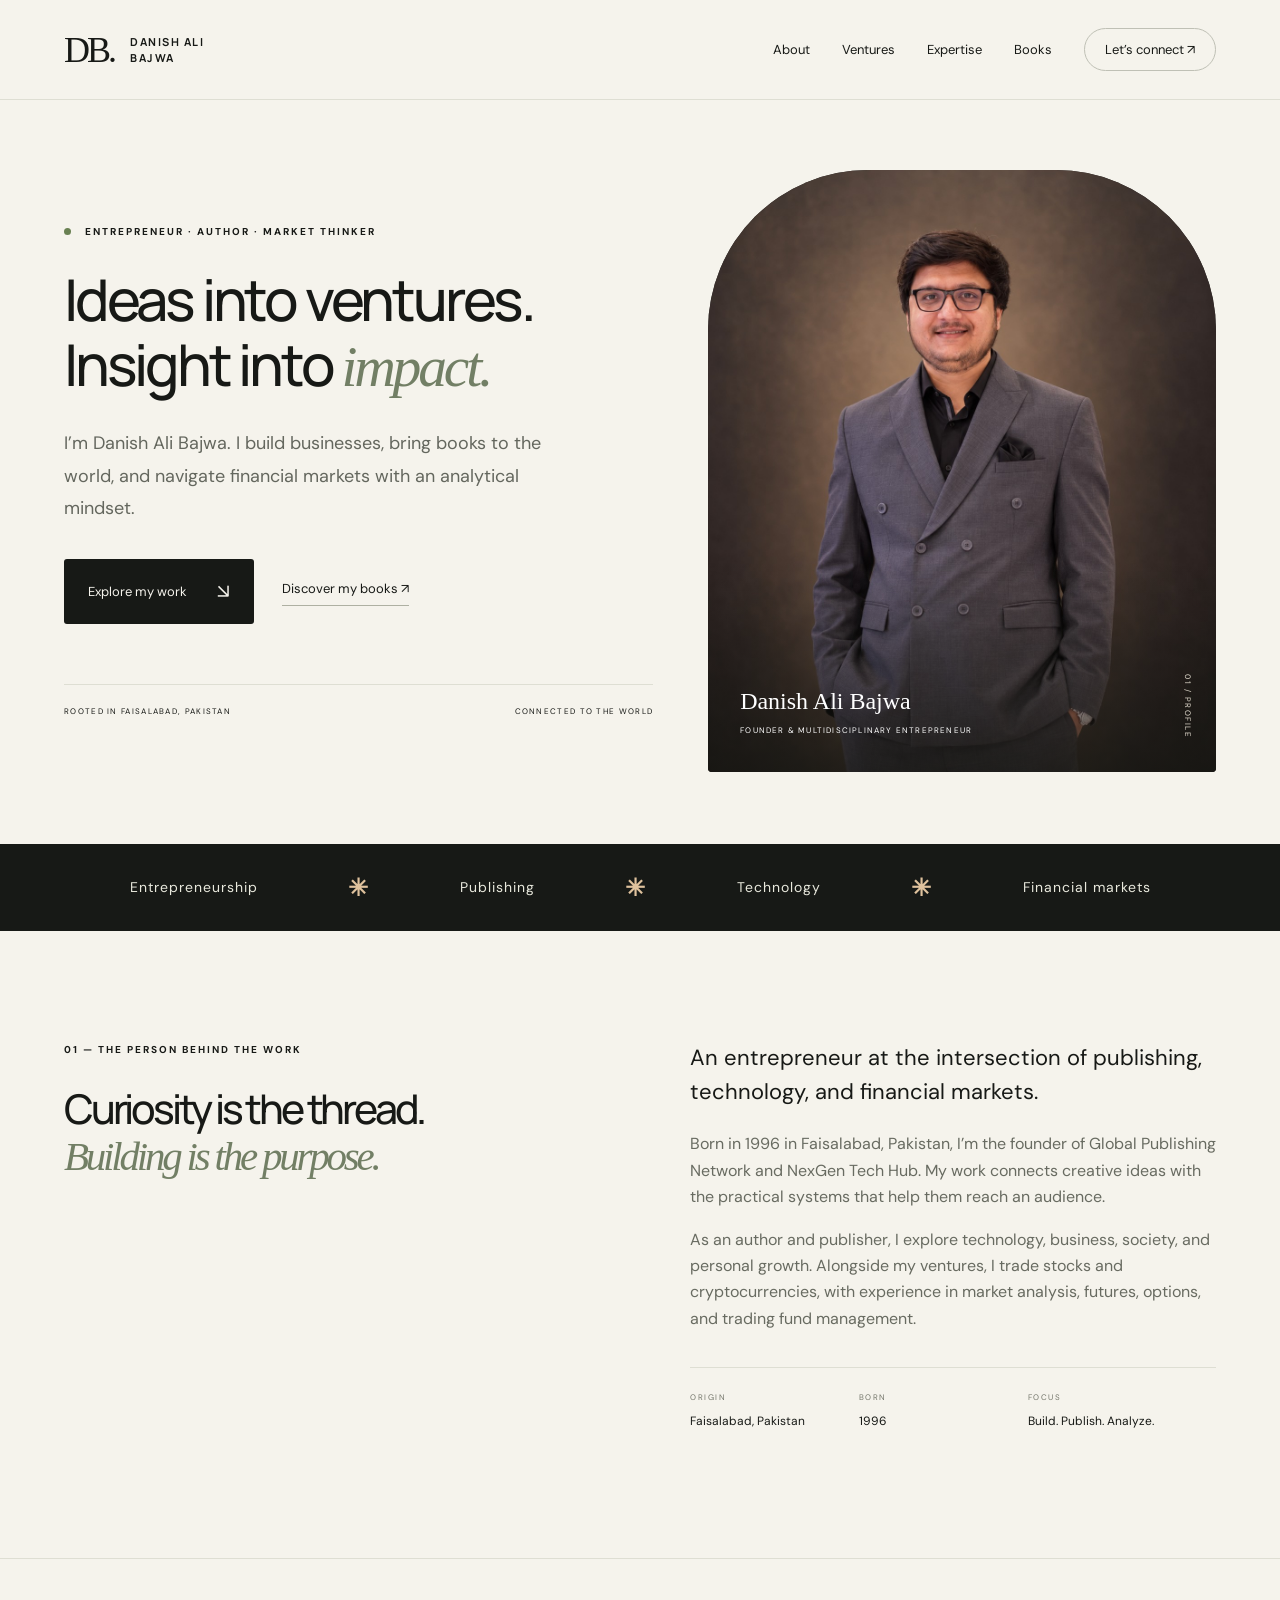
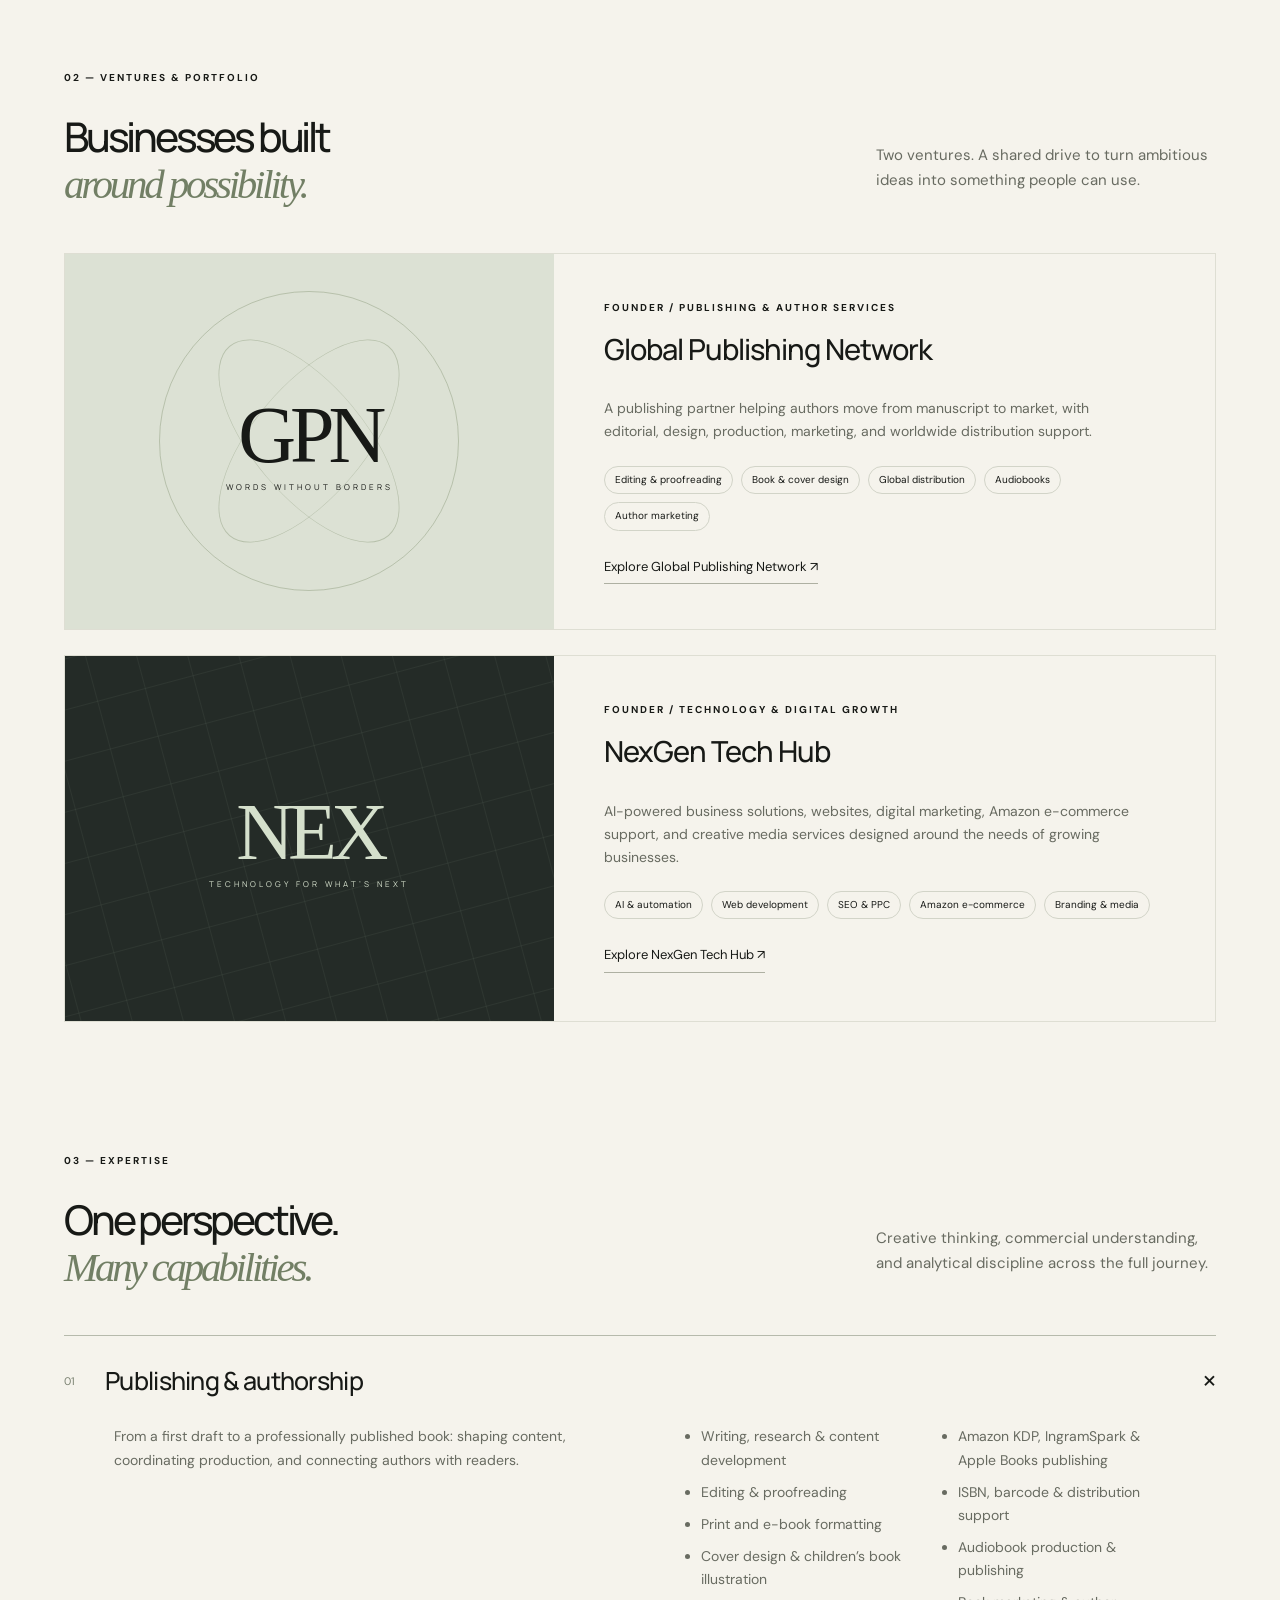
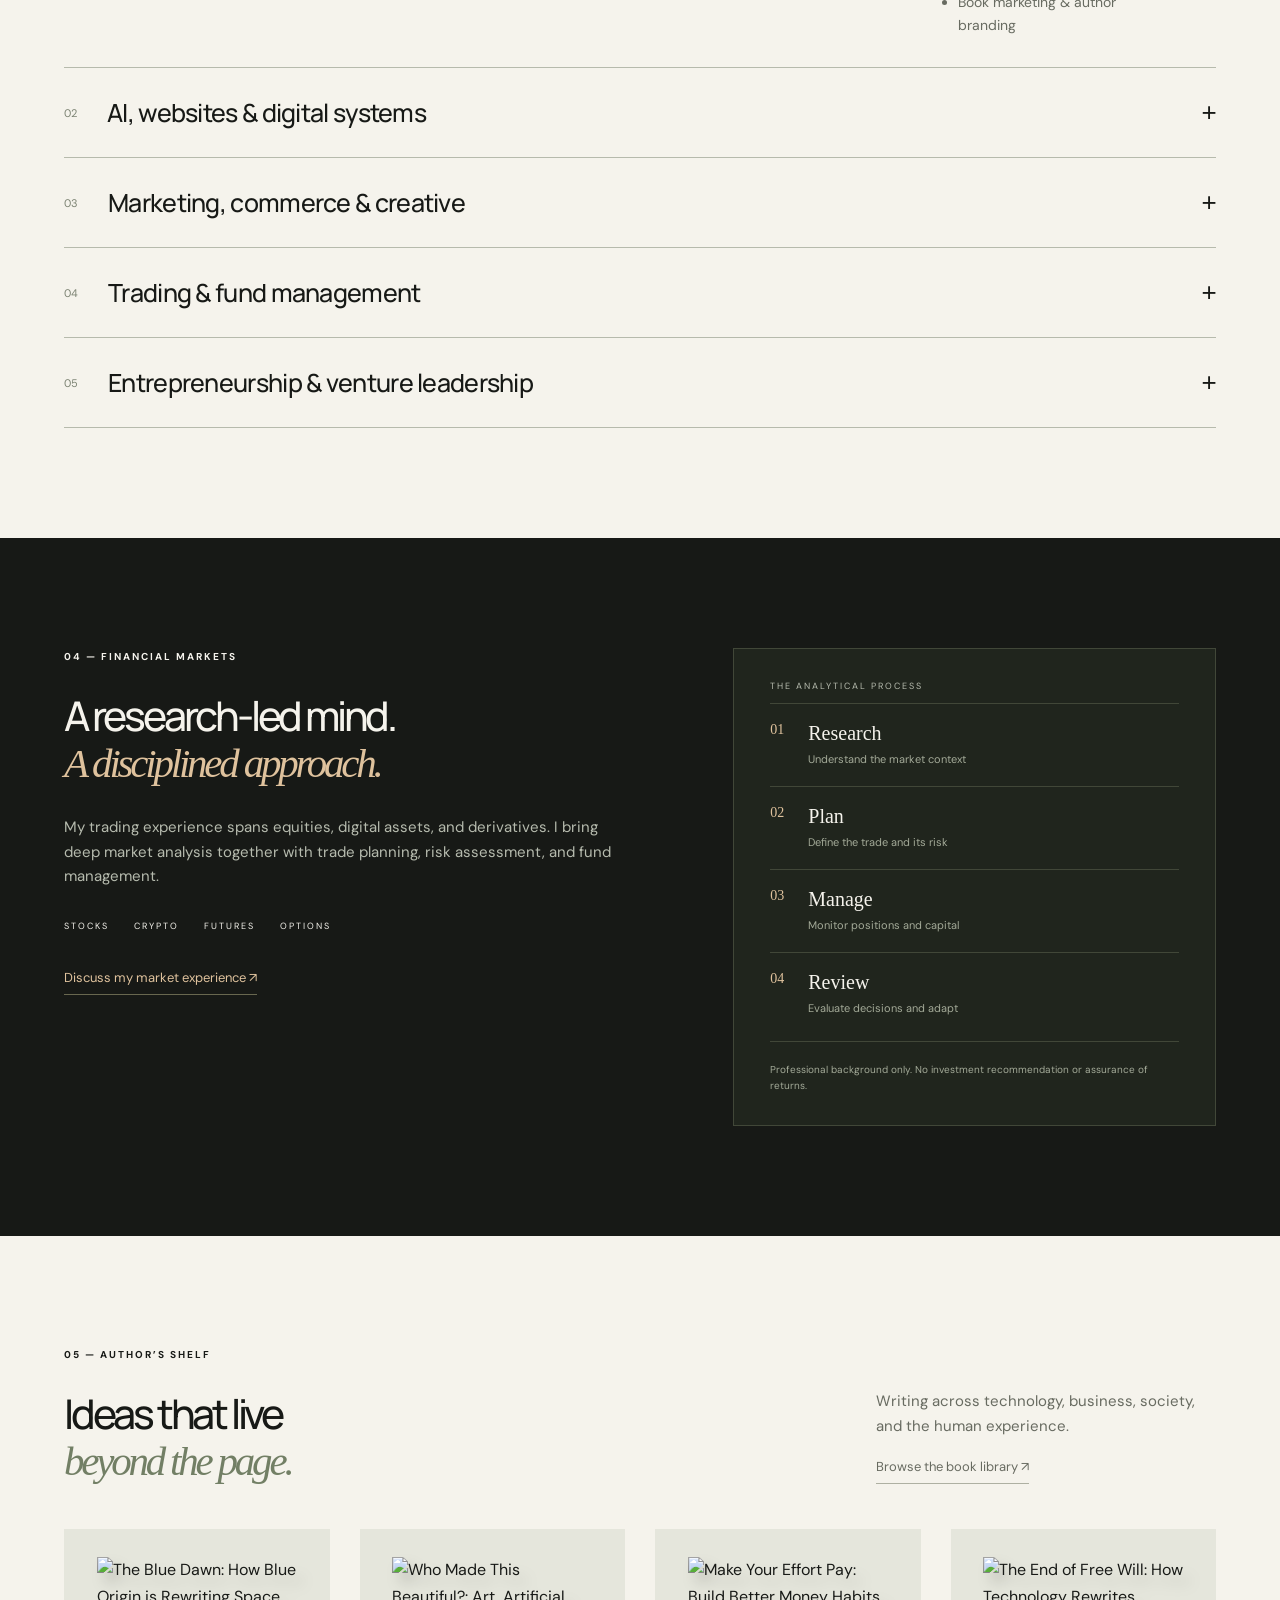
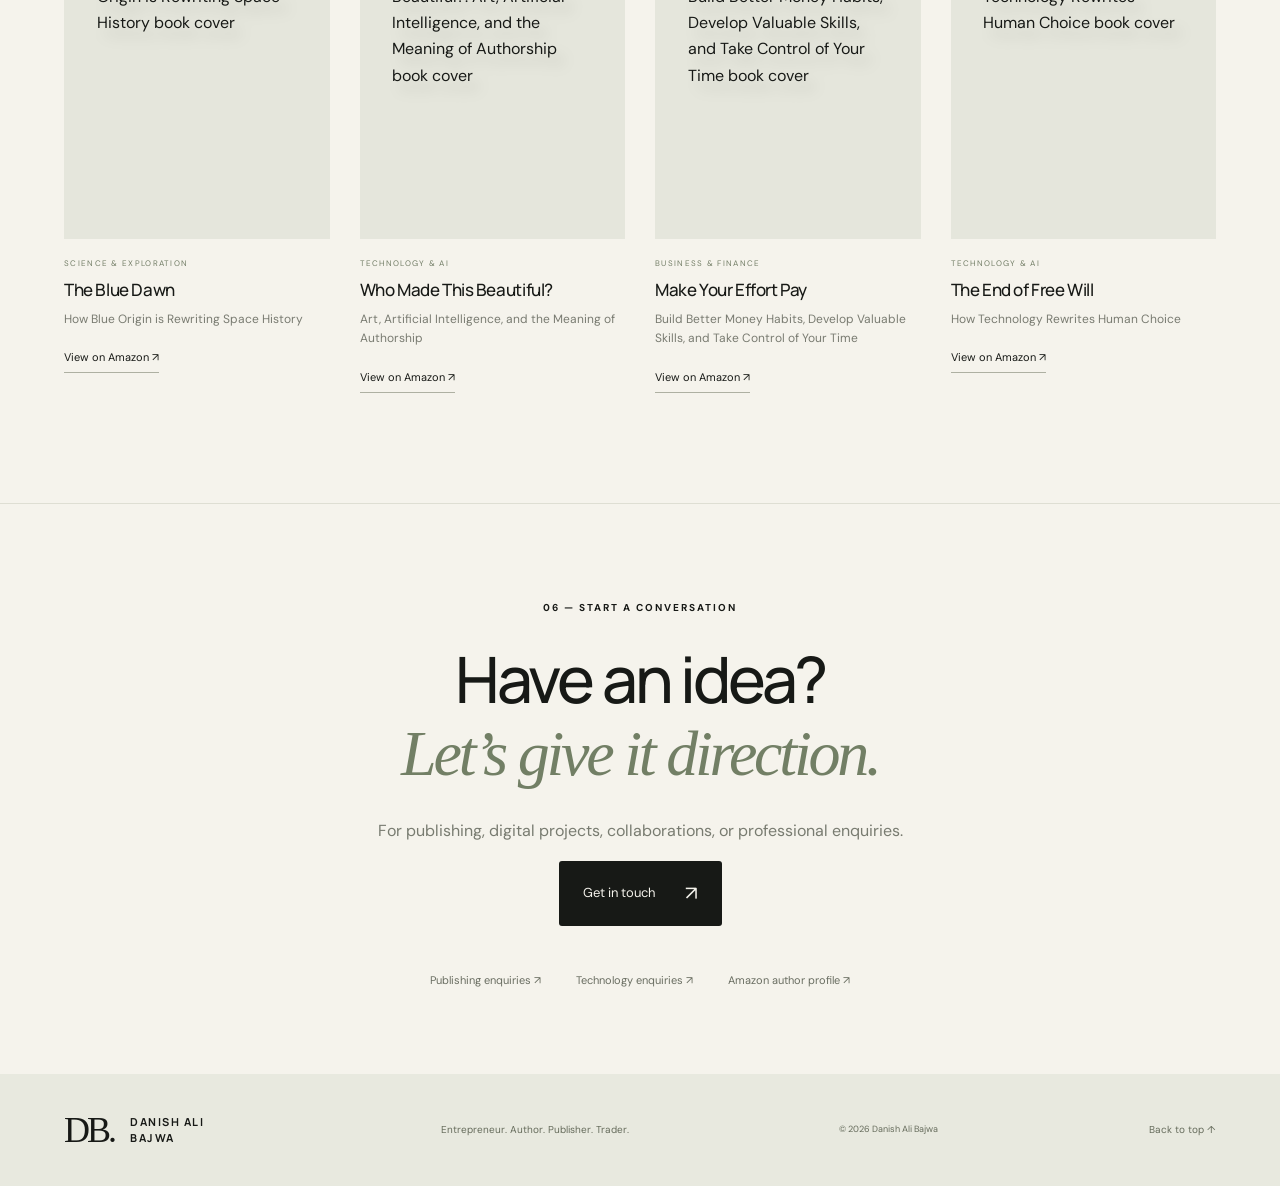
==== index.html @ 159fb717 "Publish Danish Ali Bajwa professional portfolio" ====
<!doctype html>
<html lang="en"><head><meta charset="utf-8"><meta name="viewport" content="width=device-width, initial-scale=1"><meta name="description" content="Danish Ali Bajwa — entrepreneur, founder of Global Publishing Network and NexGen Tech Hub, author, publisher and stock and crypto trader."><meta name="theme-color" content="#171916"><title>Danish Ali Bajwa | Entrepreneur, Author & Trader</title><link rel="icon" href="monogram.svg"><link rel="stylesheet" href="style.css"><script src="app.js" defer></script><link rel="canonical" href="https://danishalibajwa.github.io/"><meta property="og:type" content="website"><meta property="og:title" content="Danish Ali Bajwa | Entrepreneur, Author &amp; Trader"><meta property="og:description" content="Explore my ventures, publishing and technology expertise, market experience, and book library."><meta property="og:image" content="https://danishalibajwa.github.io/danish-portrait.jpg"><meta property="og:url" content="https://danishalibajwa.github.io/"><meta name="twitter:card" content="summary_large_image"></head>
<body><a class="skip" href="#main">Skip to content</a><header><a class="brand" href="index.html"><span class="mark">DB.</span><span>DANISH ALI BAJWA</span></a><button class="menu" aria-expanded="false" aria-controls="navigation">Menu +</button><nav id="navigation" aria-label="Main navigation"><a href="#about">About</a><a href="#ventures">Ventures</a><a href="#expertise">Expertise</a><a href="books.html">Books</a><a class="nav-contact" href="#contact">Let’s connect ↗</a></nav></header>
<main id="main"><section class="hero"><div class="hero-copy"><p class="eyebrow"><span class="dot"></span> ENTREPRENEUR · AUTHOR · MARKET THINKER</p><h1>Ideas into ventures.<br>Insight into <em>impact.</em></h1><p class="intro">I’m Danish Ali Bajwa. I build businesses, bring books to the world, and navigate financial markets with an analytical mindset.</p><div class="actions"><a class="button" href="#ventures">Explore my work <span>↘</span></a><a class="text-link" href="books.html">Discover my books ↗</a></div><div class="hero-note"><span>ROOTED IN FAISALABAD, PAKISTAN</span><span>CONNECTED TO THE WORLD</span></div></div><figure class="portrait"><img src="danish-portrait.jpg" alt="Danish Ali Bajwa in a grey suit" fetchpriority="high"><figcaption><span>Danish Ali Bajwa</span><small>FOUNDER & MULTIDISCIPLINARY ENTREPRENEUR</small></figcaption><span class="photo-index">01 / PROFILE</span></figure></section>
<div class="discipline-strip"><span>Entrepreneurship</span><b>✳</b><span>Publishing</span><b>✳</b><span>Technology</span><b>✳</b><span>Financial markets</span></div>
<section id="about" class="section about"><div><p class="eyebrow">01 — THE PERSON BEHIND THE WORK</p><h2>Curiosity is the thread.<br><em>Building is the purpose.</em></h2></div><div class="about-copy"><p class="lead">An entrepreneur at the intersection of publishing, technology, and financial markets.</p><p>Born in 1996 in Faisalabad, Pakistan, I’m the founder of Global Publishing Network and NexGen Tech Hub. My work connects creative ideas with the practical systems that help them reach an audience.</p><p>As an author and publisher, I explore technology, business, society, and personal growth. Alongside my ventures, I trade stocks and cryptocurrencies, with experience in market analysis, futures, options, and trading fund management.</p><dl class="facts"><div><dt>ORIGIN</dt><dd>Faisalabad, Pakistan</dd></div><div><dt>BORN</dt><dd>1996</dd></div><div><dt>FOCUS</dt><dd>Build. Publish. Analyze.</dd></div></dl></div></section>
<section id="ventures" class="section ventures"><div class="section-title"><div><p class="eyebrow">02 — VENTURES & PORTFOLIO</p><h2>Businesses built<br><em>around possibility.</em></h2></div><p>Two ventures. A shared drive to turn ambitious ideas into something people can use.</p></div><article class="venture publishing"><div class="venture-art" aria-hidden="true"><div class="orbit"></div><div class="big-symbol">GPN<span>WORDS WITHOUT BORDERS</span></div></div><div class="venture-content"><p class="eyebrow">FOUNDER / PUBLISHING & AUTHOR SERVICES</p><h3>Global Publishing Network</h3><p>A publishing partner helping authors move from manuscript to market, with editorial, design, production, marketing, and worldwide distribution support.</p><ul class="tags"><li>Editing & proofreading</li><li>Book & cover design</li><li>Global distribution</li><li>Audiobooks</li><li>Author marketing</li></ul><a class="text-link" href="https://www.globalpublishingnetwork.com/" target="_blank" rel="noopener">Explore Global Publishing Network ↗</a></div></article><article class="venture technology"><div class="venture-art" aria-hidden="true"><div class="tech-grid"></div><div class="big-symbol">NEX<span>TECHNOLOGY FOR WHAT’S NEXT</span></div></div><div class="venture-content"><p class="eyebrow">FOUNDER / TECHNOLOGY & DIGITAL GROWTH</p><h3>NexGen Tech Hub</h3><p>AI-powered business solutions, websites, digital marketing, Amazon e-commerce support, and creative media services designed around the needs of growing businesses.</p><ul class="tags"><li>AI & automation</li><li>Web development</li><li>SEO & PPC</li><li>Amazon e-commerce</li><li>Branding & media</li></ul><a class="text-link" href="https://www.nexgentechhub.com/" target="_blank" rel="noopener">Explore NexGen Tech Hub ↗</a></div></article></section>
<section id="expertise" class="section expertise"><div class="section-title"><div><p class="eyebrow">03 — EXPERTISE</p><h2>One perspective.<br><em>Many capabilities.</em></h2></div><p>Creative thinking, commercial understanding, and analytical discipline across the full journey.</p></div><div class="skill-list"><details open><summary><span>01</span>Publishing & authorship<b>+</b></summary><div><p>From a first draft to a professionally published book: shaping content, coordinating production, and connecting authors with readers.</p><ul><li>Writing, research & content development</li><li>Editing & proofreading</li><li>Print and e-book formatting</li><li>Cover design & children’s book illustration</li><li>Amazon KDP, IngramSpark & Apple Books publishing</li><li>ISBN, barcode & distribution support</li><li>Audiobook production & publishing</li><li>Book marketing & author branding</li></ul></div></details><details><summary><span>02</span>AI, websites & digital systems<b>+</b></summary><div><p>Practical digital solutions that connect technology with everyday business needs.</p><ul><li>AI chatbots & workflow automation</li><li>AI content generation & data analytics</li><li>Custom websites & online stores</li><li>Web management & maintenance</li><li>E-commerce experiences</li></ul></div></details><details><summary><span>03</span>Marketing, commerce & creative<b>+</b></summary><div><p>Connecting a strong brand with the right audience through digital campaigns and clear creative communication.</p><ul><li>Search engine optimization</li><li>PPC & digital advertising</li><li>Amazon account management & advertising</li><li>Product listing optimization</li><li>Graphic design & brand identity</li><li>Video editing & animation</li></ul></div></details><details><summary><span>04</span>Trading & fund management<b>+</b></summary><div><p>Market analysis and trading across stocks, cryptocurrencies, futures, and options, with attention to risk and capital allocation.</p><ul><li>Stock & crypto market analysis</li><li>Futures & options trading</li><li>Technical and market research</li><li>Trade planning & position management</li><li>Trading fund management</li><li>Risk assessment & capital allocation</li></ul></div></details><details><summary><span>05</span>Entrepreneurship & venture leadership<b>+</b></summary><div><p>Bringing strategy, service delivery, and creative execution together to build ventures with a clear purpose.</p><ul><li>Business development & service strategy</li><li>Client consultation</li><li>Cross-disciplinary project coordination</li><li>Digital business operations</li><li>Publishing & technology venture leadership</li></ul></div></details></div></section>
<section id="markets" class="market section"><div><p class="eyebrow">04 — FINANCIAL MARKETS</p><h2>A research-led mind.<br><em>A disciplined approach.</em></h2><p>My trading experience spans equities, digital assets, and derivatives. I bring deep market analysis together with trade planning, risk assessment, and fund management.</p><div class="market-labels"><span>STOCKS</span><span>CRYPTO</span><span>FUTURES</span><span>OPTIONS</span></div><a class="text-link" href="mailto:champbajwa040@gmail.com?subject=Professional%20enquiry">Discuss my market experience ↗</a></div><div class="market-diagram"><p>THE ANALYTICAL PROCESS</p><ol><li><span>01</span><div><strong>Research</strong><small>Understand the market context</small></div></li><li><span>02</span><div><strong>Plan</strong><small>Define the trade and its risk</small></div></li><li><span>03</span><div><strong>Manage</strong><small>Monitor positions and capital</small></div></li><li><span>04</span><div><strong>Review</strong><small>Evaluate decisions and adapt</small></div></li></ol><small class="market-disclaimer">Professional background only. No investment recommendation or assurance of returns.</small></div></section>
<section class="section selected-books"><div class="section-title"><div><p class="eyebrow">05 — AUTHOR’S SHELF</p><h2>Ideas that live<br><em>beyond the page.</em></h2></div><div><p>Writing across technology, business, society, and the human experience.</p><a class="text-link" href="books.html">Browse the book library ↗</a></div></div><div id="featured-books" class="book-grid"></div></section>
<section id="contact" class="section contact"><p class="eyebrow">06 — START A CONVERSATION</p><h2>Have an idea?<br><em>Let’s give it direction.</em></h2><p>For publishing, digital projects, collaborations, or professional enquiries.</p><a class="button" href="mailto:champbajwa040@gmail.com">Get in touch <span>↗</span></a><div class="contact-links"><a href="mailto:info@globalpublishingnetwork.com">Publishing enquiries ↗</a><a href="mailto:info@nexgentechhub.com">Technology enquiries ↗</a><a href="https://www.amazon.com/Danish-Ali-Bajwa/e/B0HK6L9YPQ" target="_blank" rel="noopener">Amazon author profile ↗</a></div></section></main>
<footer><a class="brand" href="index.html"><span class="mark">DB.</span><span>DANISH ALI BAJWA</span></a><p>Entrepreneur. Author. Publisher. Trader.</p><small>© <span id="year">2026</span> Danish Ali Bajwa</small><a href="#main">Back to top ↑</a></footer></body></html>
---- style.css ----
@import url('https://fonts.googleapis.com/css2?family=DM+Sans:wght@400;500;600;700&family=Manrope:wght@400;500;600;700;800&display=swap');
:root{--ink:#171916;--paper:#f5f3ec;--muted:#74766b;--line:#deded3;--accent:#dfc29d;--green:#cbd5be}*{box-sizing:border-box}html{scroll-behavior:smooth;scroll-padding-top:100px}body{margin:0;background:var(--paper);color:var(--ink);font-family:'DM Sans',Arial,sans-serif;font-size:16px;line-height:1.65}a{color:inherit;text-decoration:none}button,input,select{font:inherit}a,button,summary{ -webkit-tap-highlight-color:transparent}a:focus-visible,button:focus-visible,summary:focus-visible,input:focus-visible,select:focus-visible{outline:3px solid #a38352;outline-offset:5px}header{height:100px;display:flex;justify-content:space-between;align-items:center;max-width:1440px;margin:auto;padding:0 5%;border-bottom:1px solid var(--line)}.brand{display:flex;align-items:center;gap:16px;font:700 11px 'Manrope',sans-serif;letter-spacing:1.5px}.mark{font:36px Georgia,serif;letter-spacing:-3px}.brand span:last-child{max-width:100px;line-height:1.4}nav{display:flex;gap:32px;align-items:center;font-size:13px}nav a:hover,.text-link:hover{color:#87643f}.nav-contact{border:1px solid #bfc0b5;padding:10px 20px;border-radius:30px}.menu{display:none}.skip{position:absolute;left:20px;top:-100px;z-index:10;background:white;padding:10px}.skip:focus{top:10px}.hero{max-width:1440px;margin:auto;padding:70px 5% 72px;display:grid;grid-template-columns:1.16fr 1fr;gap:55px;align-items:center}.eyebrow{font-size:10px;letter-spacing:2px;font-weight:700;line-height:1.7;margin:0 0 27px}.dot{display:inline-block;width:7px;height:7px;border-radius:50%;background:#698052;margin-right:10px}h1,h2,h3,p{margin-top:0}h1,h2{font-family:'Manrope',Arial,sans-serif;letter-spacing:-3.2px;line-height:1.13;font-weight:500}h1{font-size:clamp(48px,4.5vw,72px);margin-bottom:28px}em{font-family:Georgia,'Times New Roman',serif;font-weight:400}h1 em,h2 em{color:#727f65}.intro{max-width:490px;font-size:18px;color:#64675e;line-height:1.8}.actions{display:flex;gap:28px;align-items:center;margin-top:35px}.button{display:inline-flex;align-items:center;justify-content:space-between;gap:30px;background:var(--ink);color:var(--paper);padding:16px 24px;border-radius:3px;font-size:13px;transition:background .2s,transform .2s}.button:hover{background:#3f4938;transform:translateY(-2px)}.button span{font-size:20px}.text-link{font-size:13px;border-bottom:1px solid #aeb0a2;padding-bottom:6px;display:inline-block}.hero-note{display:flex;justify-content:space-between;gap:20px;margin-top:60px;padding-top:20px;border-top:1px solid var(--line);font-size:8px;letter-spacing:1.3px}.portrait{margin:0;position:relative;background:#2d2b29;border-radius:160px 160px 4px 4px;overflow:hidden;height:620px;max-height:47vw}.portrait img{width:100%;height:100%;object-fit:cover;object-position:center 36%}.portrait:after{content:'';position:absolute;inset:65% 0 0;background:linear-gradient(transparent,#141511bb)}figcaption{position:absolute;bottom:30px;left:32px;color:white;z-index:2}figcaption span{display:block;font:24px Georgia,serif}figcaption small{font-size:8px;letter-spacing:1.2px}.photo-index{position:absolute;right:22px;bottom:34px;writing-mode:vertical-rl;color:#e6dfd2;font-size:8px;letter-spacing:1.5px;z-index:2}.discipline-strip{background:var(--ink);color:#e9e9dd;padding:24px 5%;display:flex;align-items:center;justify-content:space-evenly;gap:25px;font-size:14px;letter-spacing:1px}.discipline-strip b{color:var(--accent);font-size:24px}.section{padding:110px 5%;max-width:1440px;margin:auto}.about{display:grid;grid-template-columns:1fr 1fr;gap:100px}.section h2{font-size:clamp(36px,3.2vw,50px);margin-bottom:28px}.about-copy p{color:#686b61}.about-copy .lead{font-size:22px;line-height:1.55;color:var(--ink)}.facts{display:grid;grid-template-columns:1fr 1fr 1.2fr;gap:12px;border-top:1px solid var(--line);padding-top:23px;margin-top:35px}.facts dt{font-size:8px;letter-spacing:1.5px;color:var(--muted)}.facts dd{margin:8px 0 0;font-size:12px}.ventures{border-top:1px solid var(--line)}.section-title{display:flex;justify-content:space-between;align-items:end;gap:60px;margin-bottom:45px}.section-title>p,.section-title>div:last-child:not(:first-child){max-width:340px;color:#686b61;font-size:15px}.section-title h2{margin-bottom:0}.venture{display:grid;grid-template-columns:.85fr 1.15fr;margin-top:25px;border:1px solid var(--line)}.venture-art{min-height:365px;display:flex;align-items:center;justify-content:center;position:relative;overflow:hidden;background:#dce1d4}.big-symbol{position:relative;font:80px Georgia,serif;letter-spacing:-6px;text-align:center}.big-symbol span{display:block;font:8px 'Manrope',sans-serif;letter-spacing:3px}.orbit{width:300px;height:300px;position:absolute;border:1px solid #919f8180;border-radius:50%}.orbit:before,.orbit:after{content:'';position:absolute;inset:25px;border:1px solid #919f8180;border-radius:50%;transform:rotate(40deg) scaleX(.45)}.orbit:after{transform:rotate(-40deg) scaleX(.45)}.technology .venture-art{background:#242b27;color:#d5e0cc}.tech-grid{position:absolute;inset:0;background-image:linear-gradient(#77847520 1px,transparent 1px),linear-gradient(90deg,#77847520 1px,transparent 1px);background-size:38px 38px;transform:rotate(-15deg) scale(1.3)}.venture-content{padding:45px 50px}.venture-content .eyebrow{margin-bottom:15px}.venture h3{font:500 29px 'Manrope',sans-serif;letter-spacing:-1px;line-height:1.3}.venture p:not(.eyebrow){color:#686b61;font-size:14px;max-width:540px}.tags{list-style:none;padding:0;display:flex;flex-wrap:wrap;gap:8px;margin:22px 0}.tags li{font-size:10px;border:1px solid #d2d4c8;padding:5px 10px;border-radius:30px}.expertise{padding-top:20px}.skill-list{border-top:1px solid #b6baac}details{border-bottom:1px solid #b6baac}summary{list-style:none;display:flex;gap:30px;align-items:center;padding:27px 0;cursor:pointer;font:500 25px 'Manrope',sans-serif;letter-spacing:-.7px}summary::-webkit-details-marker{display:none}summary>span{font:11px 'DM Sans',sans-serif;color:#7b8272;letter-spacing:0}summary b{margin-left:auto;font:26px Arial;font-weight:400}details[open] summary b{transform:rotate(45deg)}details>div{display:grid;grid-template-columns:1fr 1fr;gap:75px;padding:0 40px 30px 50px;color:#686b61;font-size:14px}details ul{margin:0;padding-left:18px;columns:2;column-gap:40px}details li{margin-bottom:9px;break-inside:avoid}.market{background:var(--ink);color:var(--paper);display:grid;grid-template-columns:1.2fr 1fr;gap:90px;max-width:none;padding-left:max(5%,calc((100vw - 1296px)/2));padding-right:max(5%,calc((100vw - 1296px)/2))}.market h2 em{color:var(--accent)}.market p:not(.eyebrow){color:#b6bbae;font-size:15px;max-width:560px}.market-labels{display:flex;gap:25px;font-size:9px;letter-spacing:2px;margin:30px 0}.market .text-link{color:var(--accent);border-color:#68674f}.market-diagram{border:1px solid #414738;padding:30px 36px;background:#20251d}.market-diagram>p{font-size:9px!important;letter-spacing:2px}.market-diagram ol{list-style:none;padding:0;margin:0}.market-diagram li{display:flex;gap:24px;padding:18px 0;border-top:1px solid #414738}.market-diagram li>span{color:var(--accent);font:14px Georgia}.market-diagram strong{display:block;font:20px Georgia}.market-diagram small{display:block;color:#a3aa98;font-size:11px;margin-top:5px}.market-disclaimer{padding-top:20px;border-top:1px solid #414738;font-size:10px!important}.book-grid{display:grid;grid-template-columns:repeat(4,1fr);gap:30px}.book-card{min-width:0}.book-cover{background:#e5e6dc;display:flex;align-items:center;justify-content:center;height:310px;padding:28px;transition:background .25s}.book-cover img{max-width:100%;height:100%;object-fit:contain;filter:drop-shadow(8px 10px 7px #0002);transition:transform .25s}.book-card:hover img{transform:translateY(-5px) rotate(-2deg)}.book-card .category{font-size:8px;letter-spacing:1.3px;color:#737e67;margin:18px 0 8px;text-transform:uppercase}.book-card h3{font:500 17px 'Manrope',sans-serif;line-height:1.4;letter-spacing:-.4px;margin-bottom:8px}.book-card .subtitle{font-size:12px;line-height:1.6;color:#797b71;margin-bottom:14px}.book-card .text-link{font-size:11px}.contact{text-align:center;border-top:1px solid var(--line);padding-top:95px;padding-bottom:85px}.contact h2{font-size:clamp(45px,5vw,72px)}.contact>p:not(.eyebrow){color:#787b70}.contact-links{display:flex;justify-content:center;gap:35px;font-size:11px;margin-top:45px;color:#696d61}footer{background:#e8e9df;display:flex;align-items:center;justify-content:space-between;padding:35px 5%;gap:25px;font-size:10px;color:#656b5b}footer .brand{color:var(--ink)}footer p{margin:0}footer small{font-size:9px}.library-hero{padding-bottom:55px;display:grid;grid-template-columns:1.4fr 1fr;gap:70px;align-items:end}.library-hero h1{margin-bottom:22px}.library-hero p:not(.eyebrow){color:#72766a;max-width:620px}.library-note{padding:25px;border-left:1px solid #b7bfae;font:20px Georgia,serif;line-height:1.65}.library-note small{display:block;margin-top:14px;font:9px 'DM Sans',sans-serif;letter-spacing:1.5px}.library{padding-top:10px}.filters{display:flex;gap:20px;align-items:center;margin-bottom:40px;padding:22px 0;border-top:1px solid var(--line);border-bottom:1px solid var(--line)}.filters label{flex:1}.filters input,.filters select{background:transparent;border:1px solid #c6cbbc;border-radius:3px;padding:12px 15px;width:100%;font-size:13px}.filters label:last-of-type{max-width:230px}.filters label>span{display:block;font-size:9px;letter-spacing:1px;margin-bottom:8px}.result-count{font-size:11px;color:#717967;min-width:95px}.empty{grid-column:1/-1;padding:45px;text-align:center;color:#777}.library .book-grid{row-gap:45px}.catalogue-note{font-size:11px;color:#767c6c;border-top:1px solid var(--line);padding-top:25px;margin-top:45px}.catalogue-note a{text-decoration:underline}.library .book-cover{height:290px}.library .book-card h3{font-size:16px}.library .subtitle{font-size:11px}
@media(min-width:1600px){.hero{padding-top:90px;padding-bottom:90px}.portrait{height:650px}}
@media(max-width:1050px){nav{gap:20px}.hero{gap:35px}.hero .eyebrow{font-size:8px;letter-spacing:1.4px}.actions{gap:20px}.portrait{max-height:none;height:510px}.hero-note{font-size:7px}.about{gap:45px}.venture-content{padding:35px}.market{gap:45px}.book-grid{gap:20px}.book-cover{height:260px;padding:24px}details>div{gap:40px}details ul{columns:1}.section{padding-top:80px;padding-bottom:80px}}
@media(max-width:760px){header{height:78px;padding:0 6%;position:relative}.brand{font-size:9px}.mark{font-size:32px}.menu{display:block;border:0;background:transparent;font-size:12px;padding:12px 0}nav{display:none;position:absolute;top:77px;left:0;right:0;background:var(--paper);padding:25px 6%;border-bottom:1px solid var(--line);z-index:5;flex-wrap:wrap;gap:24px}nav.open{display:flex}.nav-contact{padding:6px 12px}.hero{grid-template-columns:1fr;padding:45px 6% 50px;gap:35px}h1{font-size:49px;letter-spacing:-2.5px}.hero .eyebrow{font-size:8px;margin-bottom:23px}.intro{font-size:16px}.actions{flex-wrap:wrap;margin-top:27px}.hero-note{margin-top:30px}.portrait{height:540px;border-radius:150px 150px 4px 4px;width:100%;max-width:460px;justify-self:center}.discipline-strip{padding:17px 6%;gap:12px;font-size:9px;letter-spacing:0;flex-wrap:wrap}.discipline-strip b{font-size:16px}.section{padding:65px 6%}.about,.market{grid-template-columns:1fr;gap:30px}.section h2{font-size:37px;letter-spacing:-1.8px}.about-copy .lead{font-size:20px}.about-copy p{font-size:14px}.facts{gap:8px}.facts dd{font-size:10px}.section-title{display:block;margin-bottom:30px}.section-title>p,.section-title>div:last-child:not(:first-child){max-width:none;margin-top:22px}.venture{grid-template-columns:1fr}.venture-art{min-height:250px}.orbit{width:220px;height:220px}.big-symbol{font-size:65px}.venture-content{padding:30px 25px}.venture h3{font-size:26px}.venture .eyebrow{font-size:8px}.expertise{padding-top:20px}summary{font-size:19px;gap:18px;padding:23px 0}details>div{grid-template-columns:1fr;padding:0 20px 25px 30px;gap:12px;font-size:13px}.market{padding:60px 6%}.market-diagram{padding:25px}.market-labels{gap:18px}.book-grid{grid-template-columns:repeat(2,1fr);gap:26px 17px}.book-cover,.library .book-cover{height:245px;padding:23px}.book-card h3{font-size:15px}.contact h2{font-size:48px}.contact-links{flex-direction:column;gap:14px;margin-top:30px}footer{flex-wrap:wrap;padding:30px 6%}footer p{width:55%}footer small{margin-left:0}.library-hero{grid-template-columns:1fr;gap:20px;padding-bottom:35px}.library-note{font-size:18px}.filters{flex-wrap:wrap;gap:15px}.filters label{flex:1 1 100%}.filters label:last-of-type{max-width:none;flex:1 1 65%}.result-count{flex:0 1 auto}.library{padding-top:0}.library .book-card h3{font-size:14px}.library .subtitle{font-size:10px}}
@media(max-width:400px){h1{font-size:42px}.portrait{height:460px}.book-cover,.library .book-cover{height:215px;padding:18px}.actions{gap:20px}.hero-note{font-size:6px}.discipline-strip{font-size:8px}.book-card .category{letter-spacing:.8px}.market-labels{font-size:8px}}
@media(prefers-reduced-motion:reduce){html{scroll-behavior:auto}*{transition:none!important}}
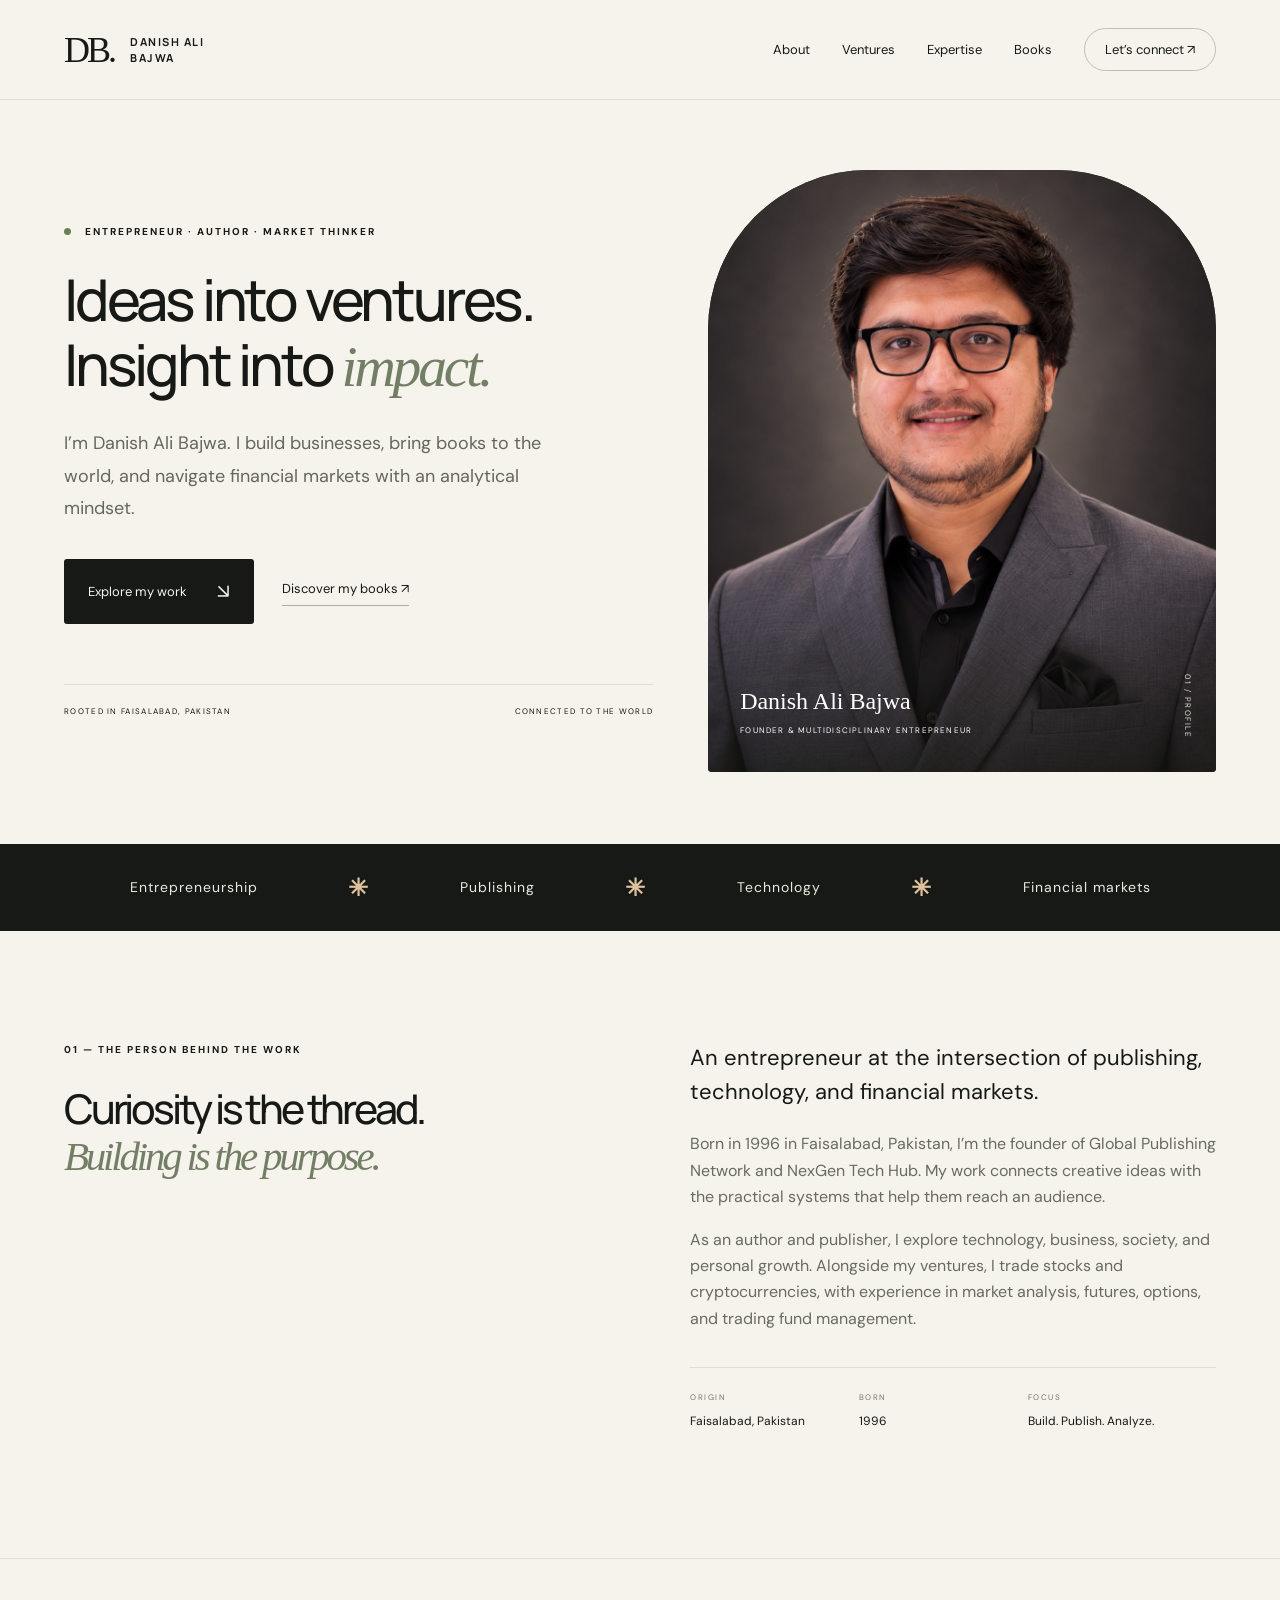
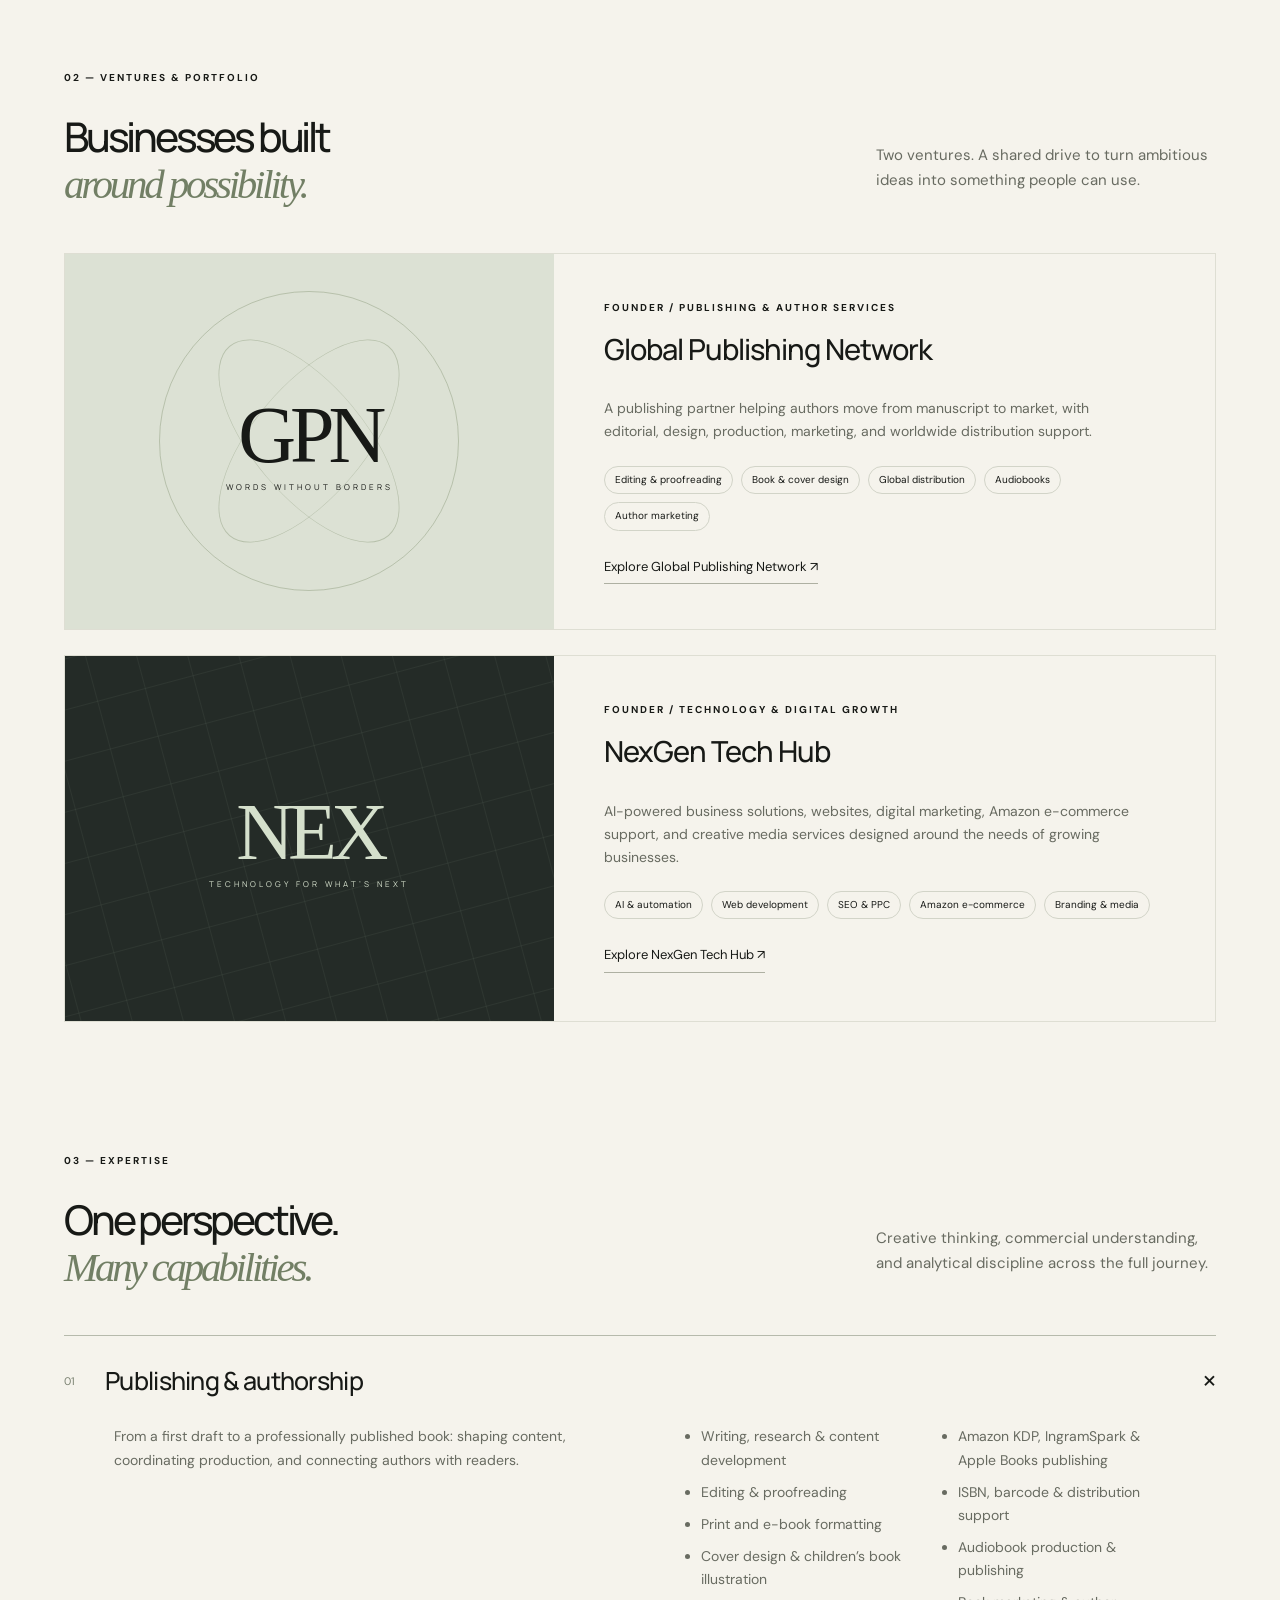
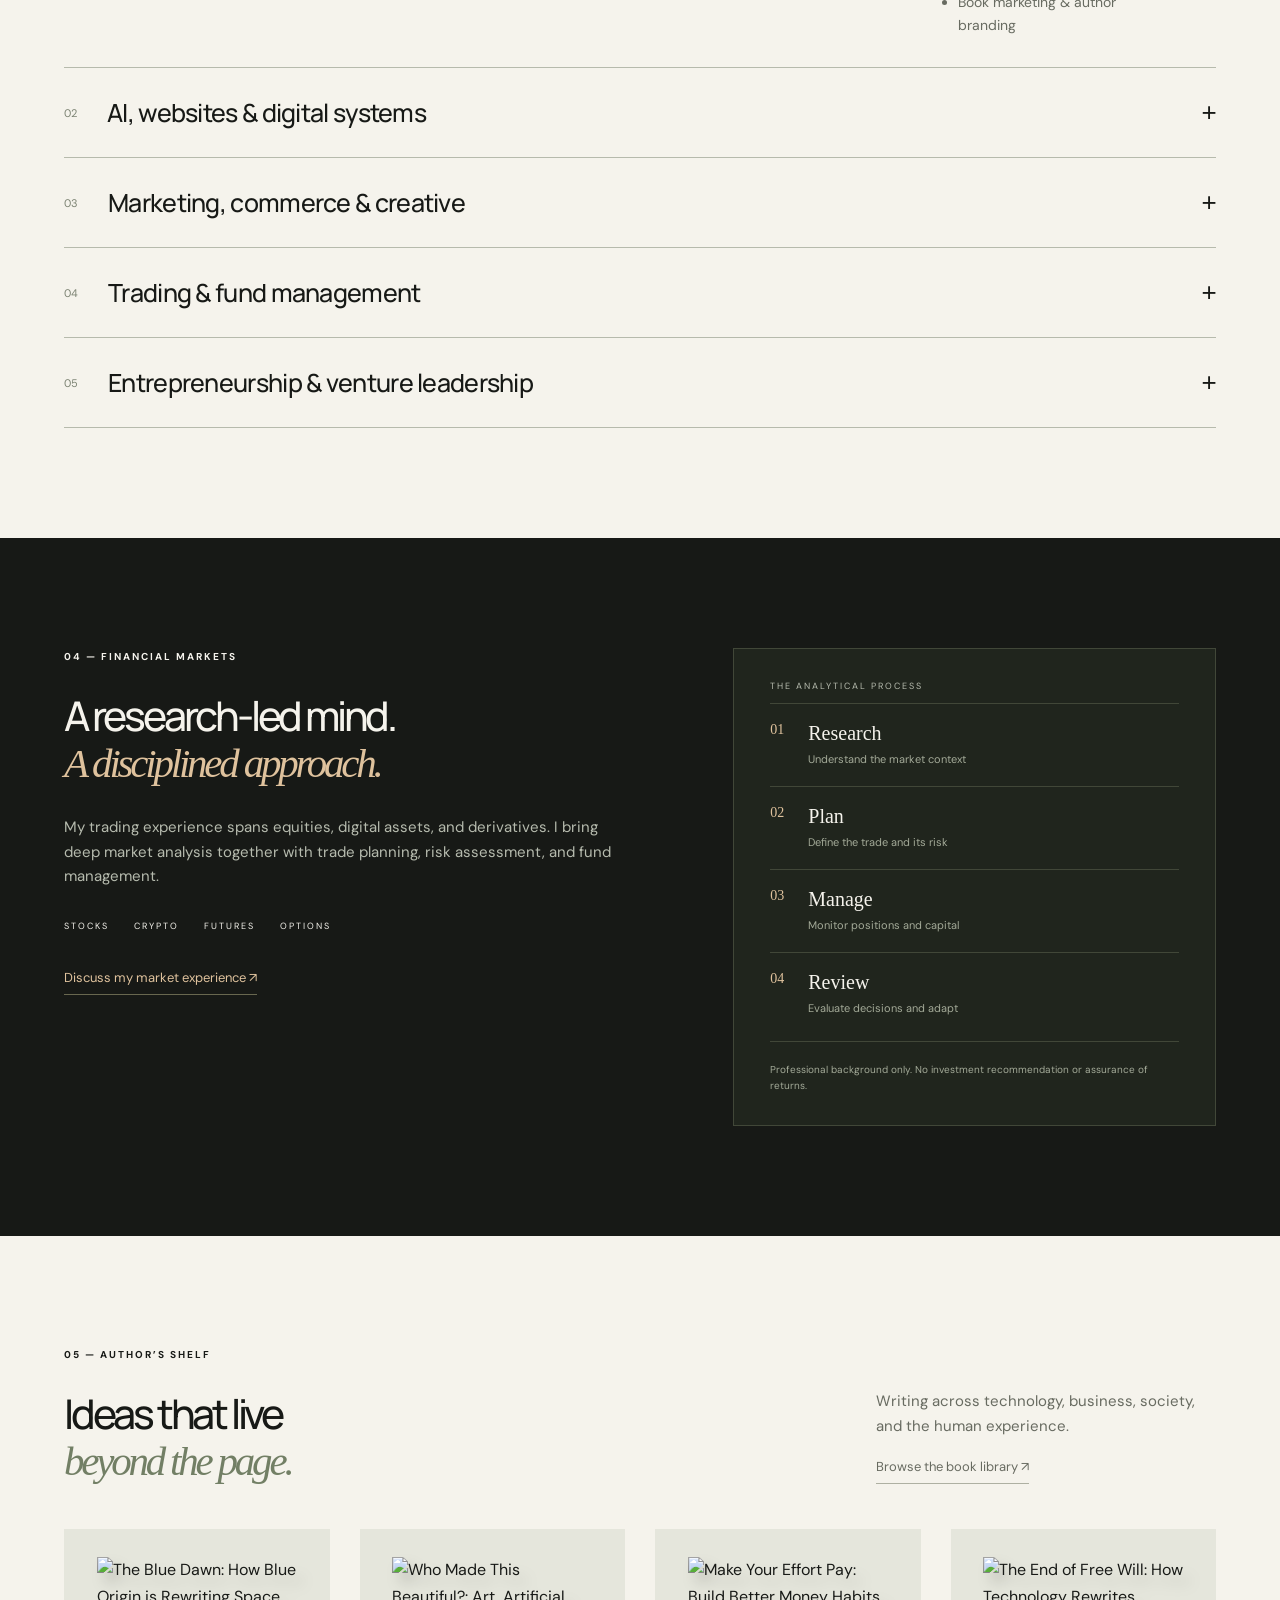
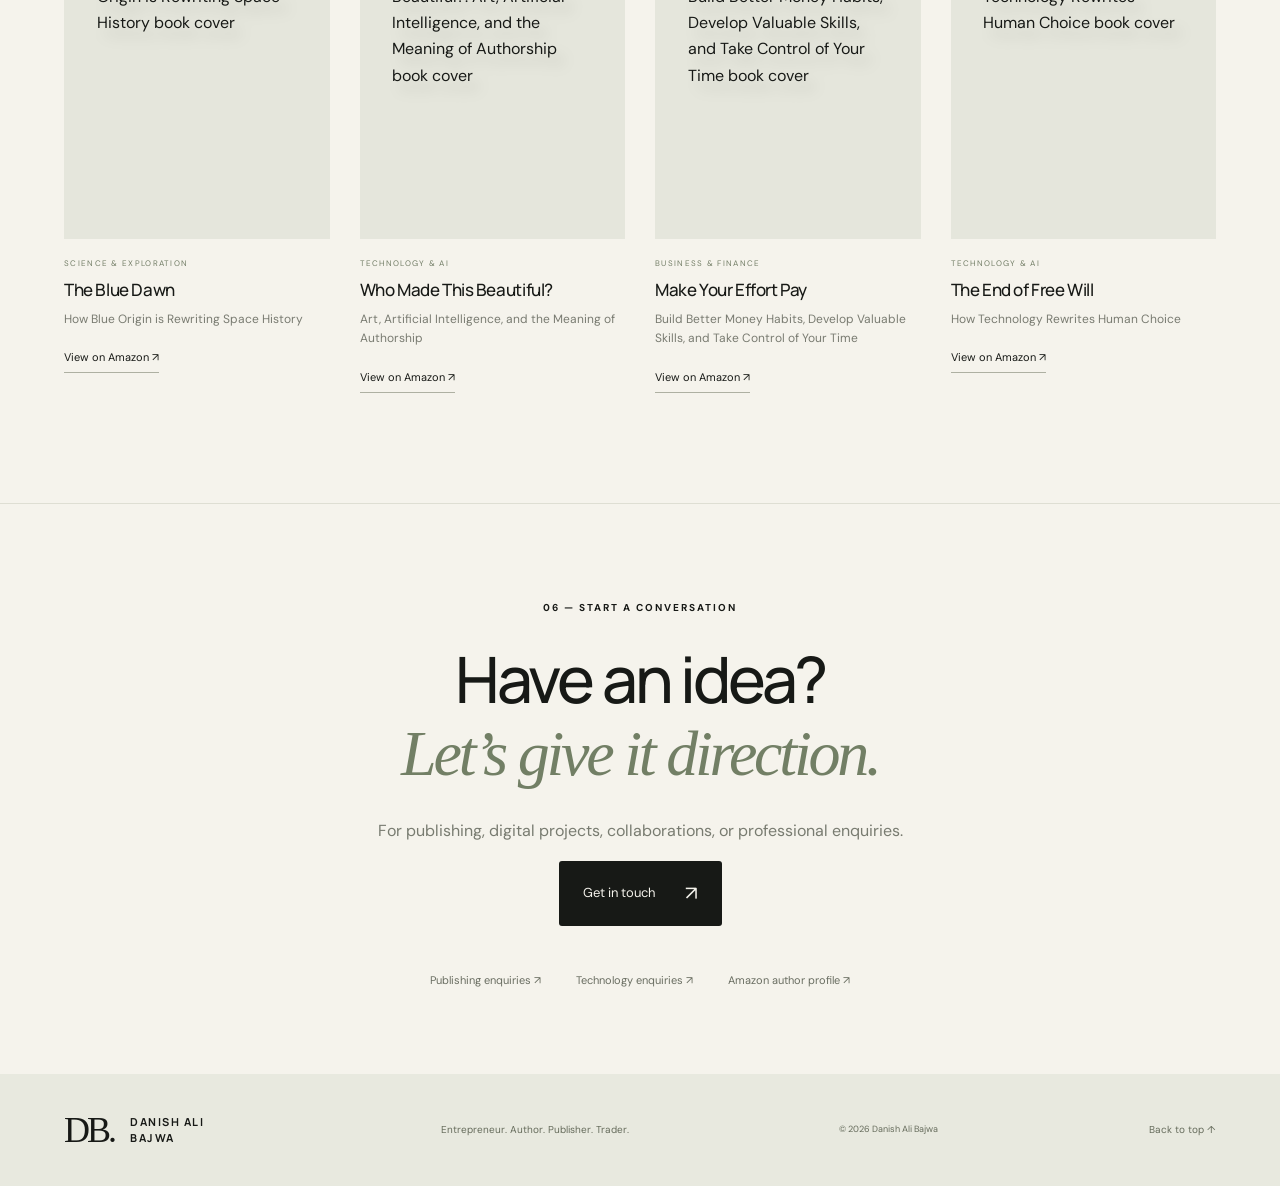
==== commit 01da3129: "Refine portrait with a closer executive headshot" ====
--- a/index.html
+++ b/index.html
@@ -1,7 +1,7 @@
 <!doctype html>
-<html lang="en"><head><meta charset="utf-8"><meta name="viewport" content="width=device-width, initial-scale=1"><meta name="description" content="Danish Ali Bajwa — entrepreneur, founder of Global Publishing Network and NexGen Tech Hub, author, publisher and stock and crypto trader."><meta name="theme-color" content="#171916"><title>Danish Ali Bajwa | Entrepreneur, Author & Trader</title><link rel="icon" href="monogram.svg"><link rel="stylesheet" href="style.css"><script src="app.js" defer></script><link rel="canonical" href="https://danishalibajwa.github.io/"><meta property="og:type" content="website"><meta property="og:title" content="Danish Ali Bajwa | Entrepreneur, Author &amp; Trader"><meta property="og:description" content="Explore my ventures, publishing and technology expertise, market experience, and book library."><meta property="og:image" content="https://danishalibajwa.github.io/danish-portrait.jpg"><meta property="og:url" content="https://danishalibajwa.github.io/"><meta name="twitter:card" content="summary_large_image"></head>
+<html lang="en"><head><meta charset="utf-8"><meta name="viewport" content="width=device-width, initial-scale=1"><meta name="description" content="Danish Ali Bajwa — entrepreneur, founder of Global Publishing Network and NexGen Tech Hub, author, publisher and stock and crypto trader."><meta name="theme-color" content="#171916"><title>Danish Ali Bajwa | Entrepreneur, Author & Trader</title><link rel="icon" href="monogram.svg"><link rel="stylesheet" href="style.css"><script src="app.js" defer></script><link rel="canonical" href="https://danishalibajwa.github.io/"><meta property="og:type" content="website"><meta property="og:title" content="Danish Ali Bajwa | Entrepreneur, Author &amp; Trader"><meta property="og:description" content="Explore my ventures, publishing and technology expertise, market experience, and book library."><meta property="og:image" content="https://danishalibajwa.github.io/danish-headshot-v2.jpg"><meta property="og:url" content="https://danishalibajwa.github.io/"><meta name="twitter:card" content="summary_large_image"></head>
 <body><a class="skip" href="#main">Skip to content</a><header><a class="brand" href="index.html"><span class="mark">DB.</span><span>DANISH ALI BAJWA</span></a><button class="menu" aria-expanded="false" aria-controls="navigation">Menu +</button><nav id="navigation" aria-label="Main navigation"><a href="#about">About</a><a href="#ventures">Ventures</a><a href="#expertise">Expertise</a><a href="books.html">Books</a><a class="nav-contact" href="#contact">Let’s connect ↗</a></nav></header>
-<main id="main"><section class="hero"><div class="hero-copy"><p class="eyebrow"><span class="dot"></span> ENTREPRENEUR · AUTHOR · MARKET THINKER</p><h1>Ideas into ventures.<br>Insight into <em>impact.</em></h1><p class="intro">I’m Danish Ali Bajwa. I build businesses, bring books to the world, and navigate financial markets with an analytical mindset.</p><div class="actions"><a class="button" href="#ventures">Explore my work <span>↘</span></a><a class="text-link" href="books.html">Discover my books ↗</a></div><div class="hero-note"><span>ROOTED IN FAISALABAD, PAKISTAN</span><span>CONNECTED TO THE WORLD</span></div></div><figure class="portrait"><img src="danish-portrait.jpg" alt="Danish Ali Bajwa in a grey suit" fetchpriority="high"><figcaption><span>Danish Ali Bajwa</span><small>FOUNDER & MULTIDISCIPLINARY ENTREPRENEUR</small></figcaption><span class="photo-index">01 / PROFILE</span></figure></section>
+<main id="main"><section class="hero"><div class="hero-copy"><p class="eyebrow"><span class="dot"></span> ENTREPRENEUR · AUTHOR · MARKET THINKER</p><h1>Ideas into ventures.<br>Insight into <em>impact.</em></h1><p class="intro">I’m Danish Ali Bajwa. I build businesses, bring books to the world, and navigate financial markets with an analytical mindset.</p><div class="actions"><a class="button" href="#ventures">Explore my work <span>↘</span></a><a class="text-link" href="books.html">Discover my books ↗</a></div><div class="hero-note"><span>ROOTED IN FAISALABAD, PAKISTAN</span><span>CONNECTED TO THE WORLD</span></div></div><figure class="portrait"><img src="danish-headshot-v2.jpg" alt="Danish Ali Bajwa in a grey suit" fetchpriority="high"><figcaption><span>Danish Ali Bajwa</span><small>FOUNDER & MULTIDISCIPLINARY ENTREPRENEUR</small></figcaption><span class="photo-index">01 / PROFILE</span></figure></section>
 <div class="discipline-strip"><span>Entrepreneurship</span><b>✳</b><span>Publishing</span><b>✳</b><span>Technology</span><b>✳</b><span>Financial markets</span></div>
 <section id="about" class="section about"><div><p class="eyebrow">01 — THE PERSON BEHIND THE WORK</p><h2>Curiosity is the thread.<br><em>Building is the purpose.</em></h2></div><div class="about-copy"><p class="lead">An entrepreneur at the intersection of publishing, technology, and financial markets.</p><p>Born in 1996 in Faisalabad, Pakistan, I’m the founder of Global Publishing Network and NexGen Tech Hub. My work connects creative ideas with the practical systems that help them reach an audience.</p><p>As an author and publisher, I explore technology, business, society, and personal growth. Alongside my ventures, I trade stocks and cryptocurrencies, with experience in market analysis, futures, options, and trading fund management.</p><dl class="facts"><div><dt>ORIGIN</dt><dd>Faisalabad, Pakistan</dd></div><div><dt>BORN</dt><dd>1996</dd></div><div><dt>FOCUS</dt><dd>Build. Publish. Analyze.</dd></div></dl></div></section>
 <section id="ventures" class="section ventures"><div class="section-title"><div><p class="eyebrow">02 — VENTURES & PORTFOLIO</p><h2>Businesses built<br><em>around possibility.</em></h2></div><p>Two ventures. A shared drive to turn ambitious ideas into something people can use.</p></div><article class="venture publishing"><div class="venture-art" aria-hidden="true"><div class="orbit"></div><div class="big-symbol">GPN<span>WORDS WITHOUT BORDERS</span></div></div><div class="venture-content"><p class="eyebrow">FOUNDER / PUBLISHING & AUTHOR SERVICES</p><h3>Global Publishing Network</h3><p>A publishing partner helping authors move from manuscript to market, with editorial, design, production, marketing, and worldwide distribution support.</p><ul class="tags"><li>Editing & proofreading</li><li>Book & cover design</li><li>Global distribution</li><li>Audiobooks</li><li>Author marketing</li></ul><a class="text-link" href="https://www.globalpublishingnetwork.com/" target="_blank" rel="noopener">Explore Global Publishing Network ↗</a></div></article><article class="venture technology"><div class="venture-art" aria-hidden="true"><div class="tech-grid"></div><div class="big-symbol">NEX<span>TECHNOLOGY FOR WHAT’S NEXT</span></div></div><div class="venture-content"><p class="eyebrow">FOUNDER / TECHNOLOGY & DIGITAL GROWTH</p><h3>NexGen Tech Hub</h3><p>AI-powered business solutions, websites, digital marketing, Amazon e-commerce support, and creative media services designed around the needs of growing businesses.</p><ul class="tags"><li>AI & automation</li><li>Web development</li><li>SEO & PPC</li><li>Amazon e-commerce</li><li>Branding & media</li></ul><a class="text-link" href="https://www.nexgentechhub.com/" target="_blank" rel="noopener">Explore NexGen Tech Hub ↗</a></div></article></section>
@@ -12,3 +12,4 @@
 <footer><a class="brand" href="index.html"><span class="mark">DB.</span><span>DANISH ALI BAJWA</span></a><p>Entrepreneur. Author. Publisher. Trader.</p><small>© <span id="year">2026</span> Danish Ali Bajwa</small><a href="#main">Back to top ↑</a></footer></body></html>
 
 
+
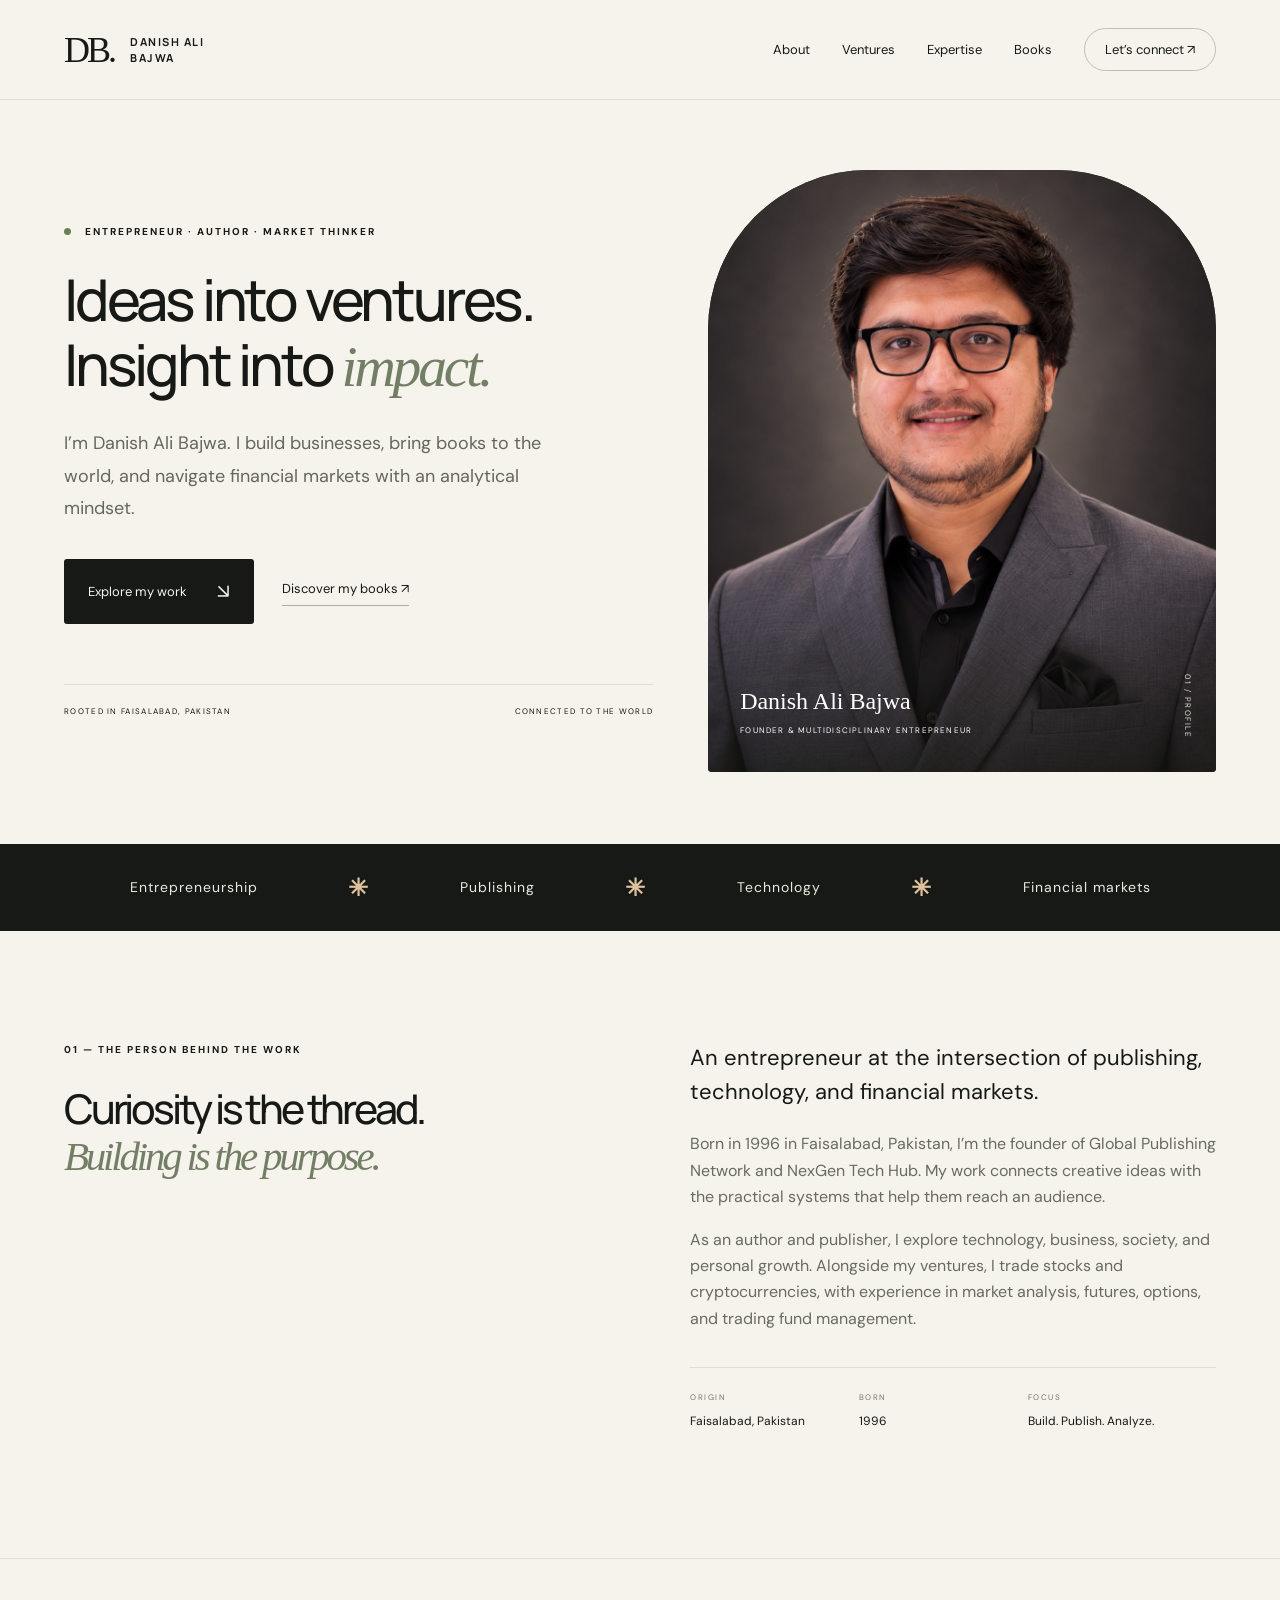
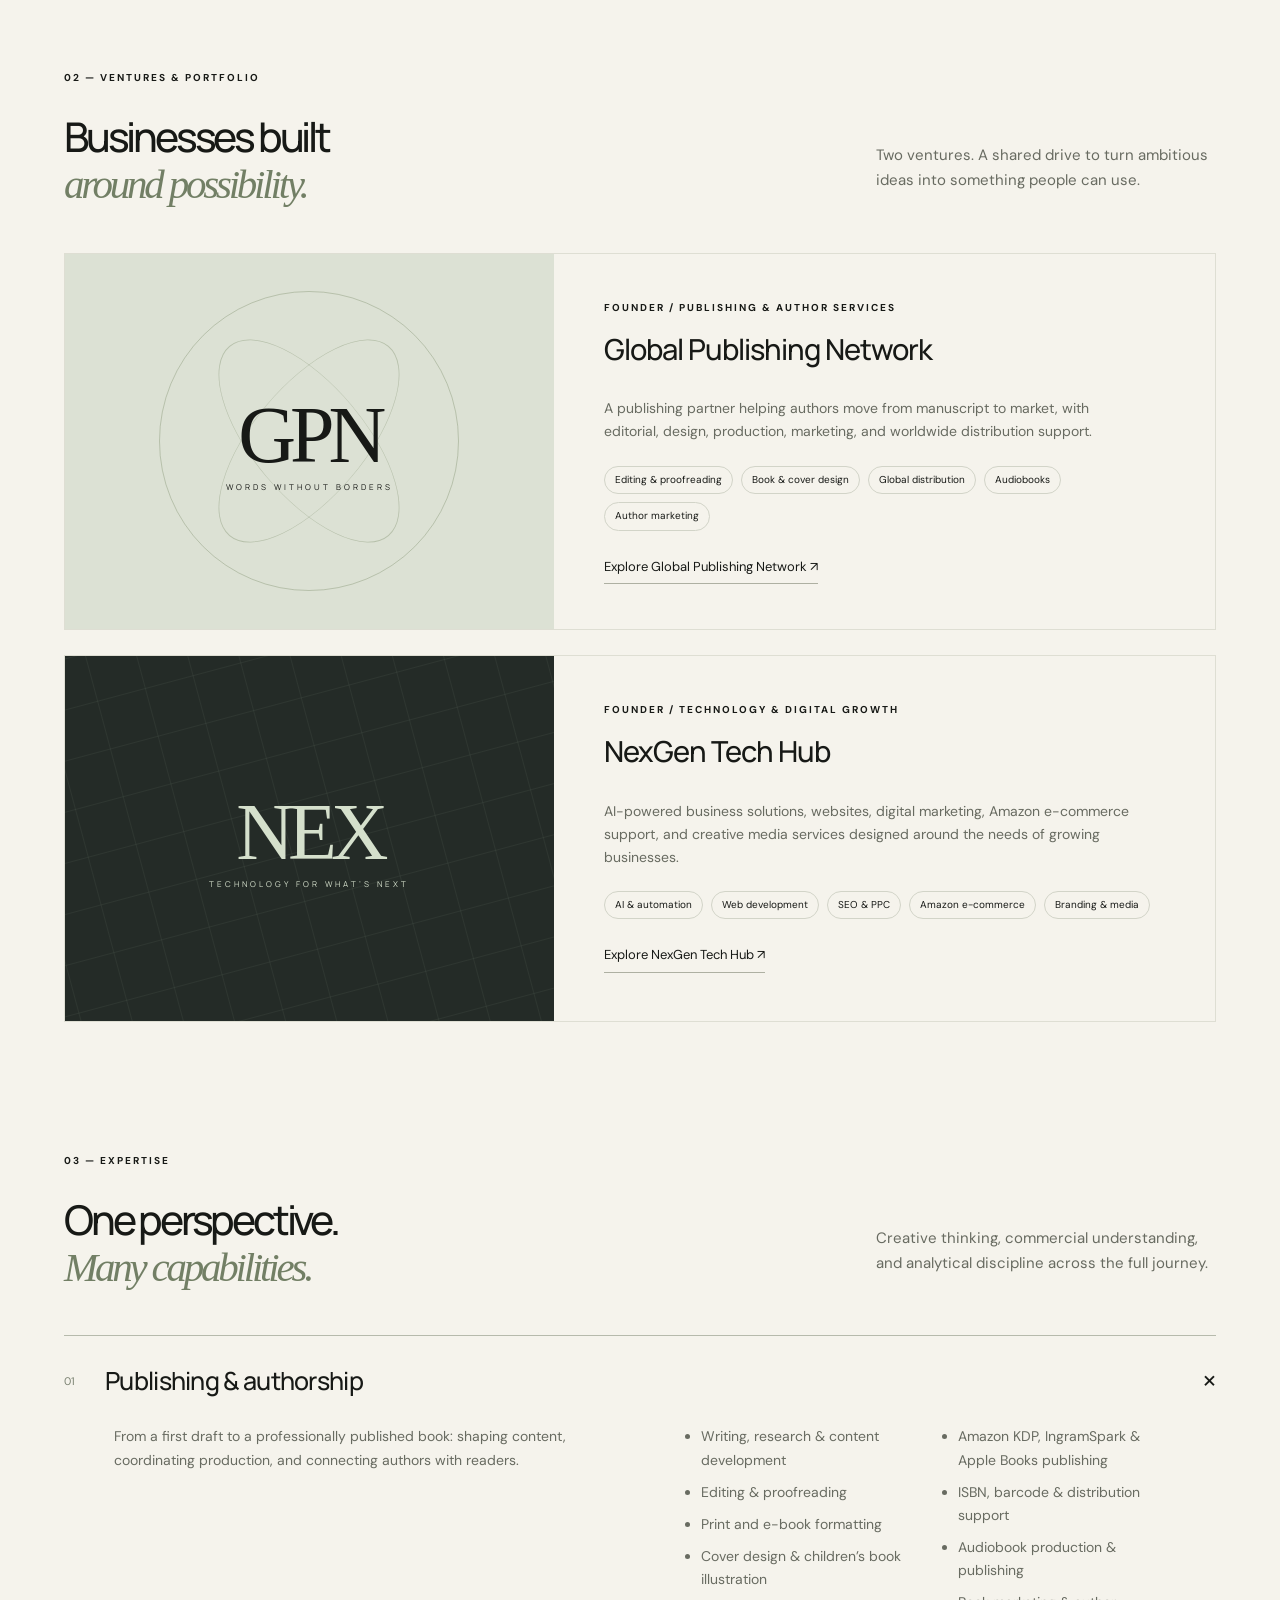
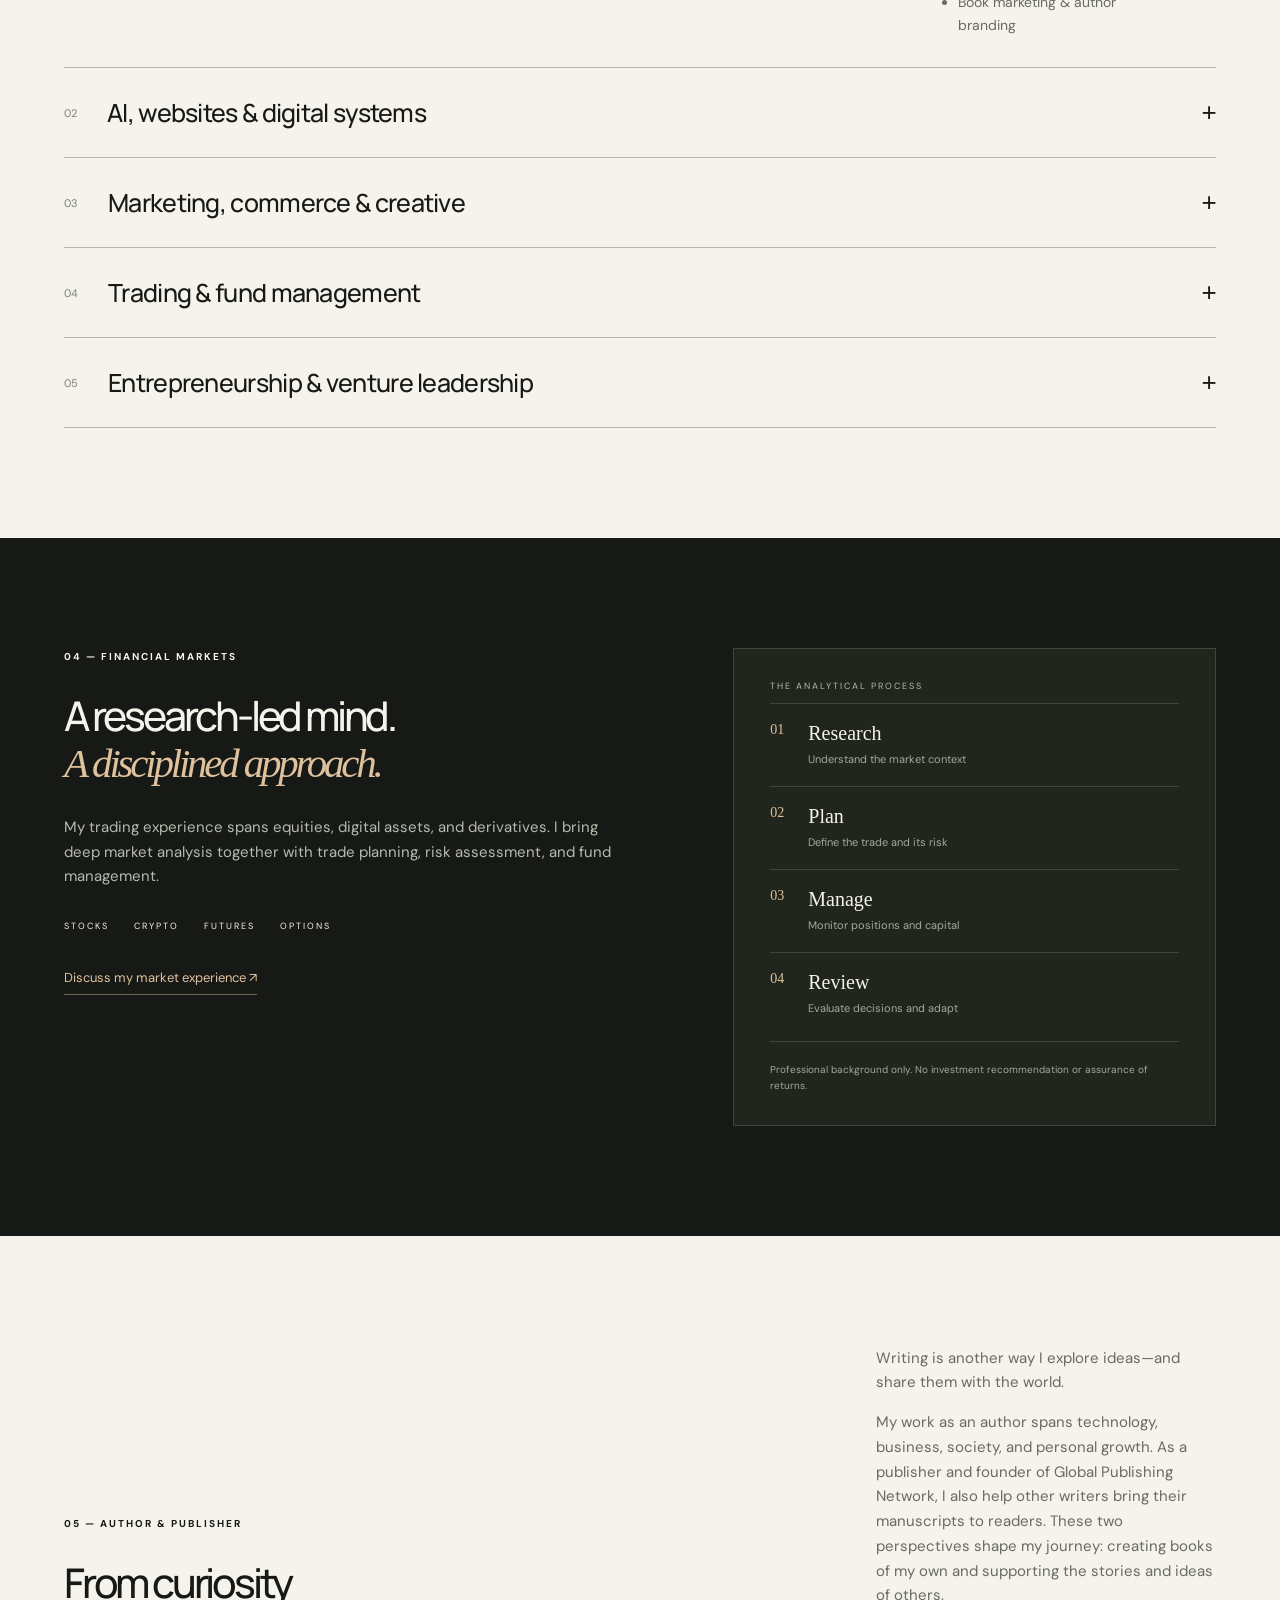
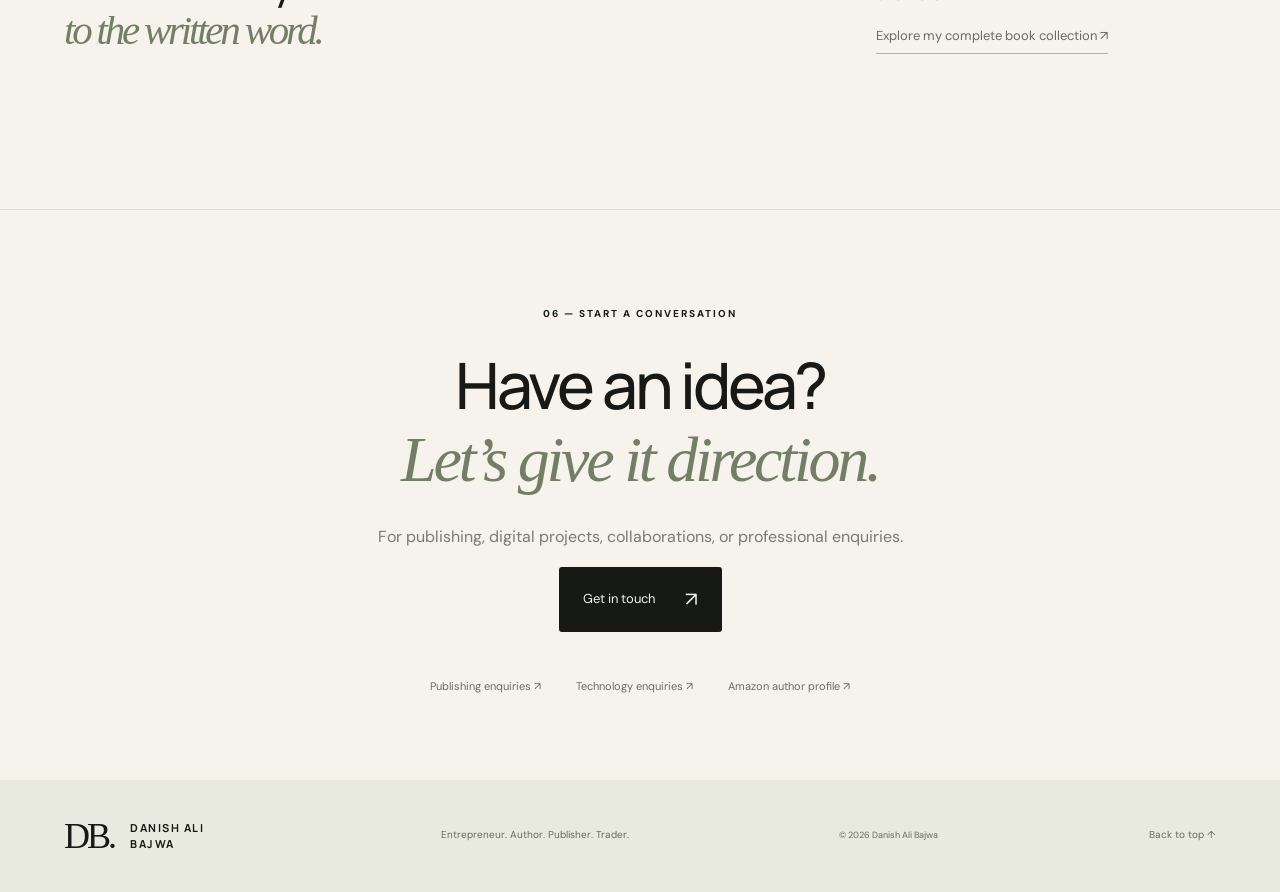
==== commit 6eac9546: "Introduce author journey on homepage and keep catalogue on books page" ====
--- a/index.html
+++ b/index.html
@@ -1,15 +1,15 @@
-<!doctype html>
-<html lang="en"><head><meta charset="utf-8"><meta name="viewport" content="width=device-width, initial-scale=1"><meta name="description" content="Danish Ali Bajwa — entrepreneur, founder of Global Publishing Network and NexGen Tech Hub, author, publisher and stock and crypto trader."><meta name="theme-color" content="#171916"><title>Danish Ali Bajwa | Entrepreneur, Author & Trader</title><link rel="icon" href="monogram.svg"><link rel="stylesheet" href="style.css"><script src="app.js" defer></script><link rel="canonical" href="https://danishalibajwa.github.io/"><meta property="og:type" content="website"><meta property="og:title" content="Danish Ali Bajwa | Entrepreneur, Author &amp; Trader"><meta property="og:description" content="Explore my ventures, publishing and technology expertise, market experience, and book library."><meta property="og:image" content="https://danishalibajwa.github.io/danish-headshot-v2.jpg"><meta property="og:url" content="https://danishalibajwa.github.io/"><meta name="twitter:card" content="summary_large_image"></head>
-<body><a class="skip" href="#main">Skip to content</a><header><a class="brand" href="index.html"><span class="mark">DB.</span><span>DANISH ALI BAJWA</span></a><button class="menu" aria-expanded="false" aria-controls="navigation">Menu +</button><nav id="navigation" aria-label="Main navigation"><a href="#about">About</a><a href="#ventures">Ventures</a><a href="#expertise">Expertise</a><a href="books.html">Books</a><a class="nav-contact" href="#contact">Let’s connect ↗</a></nav></header>
-<main id="main"><section class="hero"><div class="hero-copy"><p class="eyebrow"><span class="dot"></span> ENTREPRENEUR · AUTHOR · MARKET THINKER</p><h1>Ideas into ventures.<br>Insight into <em>impact.</em></h1><p class="intro">I’m Danish Ali Bajwa. I build businesses, bring books to the world, and navigate financial markets with an analytical mindset.</p><div class="actions"><a class="button" href="#ventures">Explore my work <span>↘</span></a><a class="text-link" href="books.html">Discover my books ↗</a></div><div class="hero-note"><span>ROOTED IN FAISALABAD, PAKISTAN</span><span>CONNECTED TO THE WORLD</span></div></div><figure class="portrait"><img src="danish-headshot-v2.jpg" alt="Danish Ali Bajwa in a grey suit" fetchpriority="high"><figcaption><span>Danish Ali Bajwa</span><small>FOUNDER & MULTIDISCIPLINARY ENTREPRENEUR</small></figcaption><span class="photo-index">01 / PROFILE</span></figure></section>
-<div class="discipline-strip"><span>Entrepreneurship</span><b>✳</b><span>Publishing</span><b>✳</b><span>Technology</span><b>✳</b><span>Financial markets</span></div>
-<section id="about" class="section about"><div><p class="eyebrow">01 — THE PERSON BEHIND THE WORK</p><h2>Curiosity is the thread.<br><em>Building is the purpose.</em></h2></div><div class="about-copy"><p class="lead">An entrepreneur at the intersection of publishing, technology, and financial markets.</p><p>Born in 1996 in Faisalabad, Pakistan, I’m the founder of Global Publishing Network and NexGen Tech Hub. My work connects creative ideas with the practical systems that help them reach an audience.</p><p>As an author and publisher, I explore technology, business, society, and personal growth. Alongside my ventures, I trade stocks and cryptocurrencies, with experience in market analysis, futures, options, and trading fund management.</p><dl class="facts"><div><dt>ORIGIN</dt><dd>Faisalabad, Pakistan</dd></div><div><dt>BORN</dt><dd>1996</dd></div><div><dt>FOCUS</dt><dd>Build. Publish. Analyze.</dd></div></dl></div></section>
-<section id="ventures" class="section ventures"><div class="section-title"><div><p class="eyebrow">02 — VENTURES & PORTFOLIO</p><h2>Businesses built<br><em>around possibility.</em></h2></div><p>Two ventures. A shared drive to turn ambitious ideas into something people can use.</p></div><article class="venture publishing"><div class="venture-art" aria-hidden="true"><div class="orbit"></div><div class="big-symbol">GPN<span>WORDS WITHOUT BORDERS</span></div></div><div class="venture-content"><p class="eyebrow">FOUNDER / PUBLISHING & AUTHOR SERVICES</p><h3>Global Publishing Network</h3><p>A publishing partner helping authors move from manuscript to market, with editorial, design, production, marketing, and worldwide distribution support.</p><ul class="tags"><li>Editing & proofreading</li><li>Book & cover design</li><li>Global distribution</li><li>Audiobooks</li><li>Author marketing</li></ul><a class="text-link" href="https://www.globalpublishingnetwork.com/" target="_blank" rel="noopener">Explore Global Publishing Network ↗</a></div></article><article class="venture technology"><div class="venture-art" aria-hidden="true"><div class="tech-grid"></div><div class="big-symbol">NEX<span>TECHNOLOGY FOR WHAT’S NEXT</span></div></div><div class="venture-content"><p class="eyebrow">FOUNDER / TECHNOLOGY & DIGITAL GROWTH</p><h3>NexGen Tech Hub</h3><p>AI-powered business solutions, websites, digital marketing, Amazon e-commerce support, and creative media services designed around the needs of growing businesses.</p><ul class="tags"><li>AI & automation</li><li>Web development</li><li>SEO & PPC</li><li>Amazon e-commerce</li><li>Branding & media</li></ul><a class="text-link" href="https://www.nexgentechhub.com/" target="_blank" rel="noopener">Explore NexGen Tech Hub ↗</a></div></article></section>
-<section id="expertise" class="section expertise"><div class="section-title"><div><p class="eyebrow">03 — EXPERTISE</p><h2>One perspective.<br><em>Many capabilities.</em></h2></div><p>Creative thinking, commercial understanding, and analytical discipline across the full journey.</p></div><div class="skill-list"><details open><summary><span>01</span>Publishing & authorship<b>+</b></summary><div><p>From a first draft to a professionally published book: shaping content, coordinating production, and connecting authors with readers.</p><ul><li>Writing, research & content development</li><li>Editing & proofreading</li><li>Print and e-book formatting</li><li>Cover design & children’s book illustration</li><li>Amazon KDP, IngramSpark & Apple Books publishing</li><li>ISBN, barcode & distribution support</li><li>Audiobook production & publishing</li><li>Book marketing & author branding</li></ul></div></details><details><summary><span>02</span>AI, websites & digital systems<b>+</b></summary><div><p>Practical digital solutions that connect technology with everyday business needs.</p><ul><li>AI chatbots & workflow automation</li><li>AI content generation & data analytics</li><li>Custom websites & online stores</li><li>Web management & maintenance</li><li>E-commerce experiences</li></ul></div></details><details><summary><span>03</span>Marketing, commerce & creative<b>+</b></summary><div><p>Connecting a strong brand with the right audience through digital campaigns and clear creative communication.</p><ul><li>Search engine optimization</li><li>PPC & digital advertising</li><li>Amazon account management & advertising</li><li>Product listing optimization</li><li>Graphic design & brand identity</li><li>Video editing & animation</li></ul></div></details><details><summary><span>04</span>Trading & fund management<b>+</b></summary><div><p>Market analysis and trading across stocks, cryptocurrencies, futures, and options, with attention to risk and capital allocation.</p><ul><li>Stock & crypto market analysis</li><li>Futures & options trading</li><li>Technical and market research</li><li>Trade planning & position management</li><li>Trading fund management</li><li>Risk assessment & capital allocation</li></ul></div></details><details><summary><span>05</span>Entrepreneurship & venture leadership<b>+</b></summary><div><p>Bringing strategy, service delivery, and creative execution together to build ventures with a clear purpose.</p><ul><li>Business development & service strategy</li><li>Client consultation</li><li>Cross-disciplinary project coordination</li><li>Digital business operations</li><li>Publishing & technology venture leadership</li></ul></div></details></div></section>
-<section id="markets" class="market section"><div><p class="eyebrow">04 — FINANCIAL MARKETS</p><h2>A research-led mind.<br><em>A disciplined approach.</em></h2><p>My trading experience spans equities, digital assets, and derivatives. I bring deep market analysis together with trade planning, risk assessment, and fund management.</p><div class="market-labels"><span>STOCKS</span><span>CRYPTO</span><span>FUTURES</span><span>OPTIONS</span></div><a class="text-link" href="mailto:champbajwa040@gmail.com?subject=Professional%20enquiry">Discuss my market experience ↗</a></div><div class="market-diagram"><p>THE ANALYTICAL PROCESS</p><ol><li><span>01</span><div><strong>Research</strong><small>Understand the market context</small></div></li><li><span>02</span><div><strong>Plan</strong><small>Define the trade and its risk</small></div></li><li><span>03</span><div><strong>Manage</strong><small>Monitor positions and capital</small></div></li><li><span>04</span><div><strong>Review</strong><small>Evaluate decisions and adapt</small></div></li></ol><small class="market-disclaimer">Professional background only. No investment recommendation or assurance of returns.</small></div></section>
-<section class="section selected-books"><div class="section-title"><div><p class="eyebrow">05 — AUTHOR’S SHELF</p><h2>Ideas that live<br><em>beyond the page.</em></h2></div><div><p>Writing across technology, business, society, and the human experience.</p><a class="text-link" href="books.html">Browse the book library ↗</a></div></div><div id="featured-books" class="book-grid"></div></section>
-<section id="contact" class="section contact"><p class="eyebrow">06 — START A CONVERSATION</p><h2>Have an idea?<br><em>Let’s give it direction.</em></h2><p>For publishing, digital projects, collaborations, or professional enquiries.</p><a class="button" href="mailto:champbajwa040@gmail.com">Get in touch <span>↗</span></a><div class="contact-links"><a href="mailto:info@globalpublishingnetwork.com">Publishing enquiries ↗</a><a href="mailto:info@nexgentechhub.com">Technology enquiries ↗</a><a href="https://www.amazon.com/Danish-Ali-Bajwa/e/B0HK6L9YPQ" target="_blank" rel="noopener">Amazon author profile ↗</a></div></section></main>
-<footer><a class="brand" href="index.html"><span class="mark">DB.</span><span>DANISH ALI BAJWA</span></a><p>Entrepreneur. Author. Publisher. Trader.</p><small>© <span id="year">2026</span> Danish Ali Bajwa</small><a href="#main">Back to top ↑</a></footer></body></html>
+<!doctype html>
+<html lang="en"><head><meta charset="utf-8"><meta name="viewport" content="width=device-width, initial-scale=1"><meta name="description" content="Danish Ali Bajwa — entrepreneur, founder of Global Publishing Network and NexGen Tech Hub, author, publisher and stock and crypto trader."><meta name="theme-color" content="#171916"><title>Danish Ali Bajwa | Entrepreneur, Author & Trader</title><link rel="icon" href="monogram.svg"><link rel="stylesheet" href="style.css"><script src="app.js" defer></script><link rel="canonical" href="https://danishalibajwa.github.io/"><meta property="og:type" content="website"><meta property="og:title" content="Danish Ali Bajwa | Entrepreneur, Author &amp; Trader"><meta property="og:description" content="Explore my ventures, publishing and technology expertise, market experience, and book library."><meta property="og:image" content="https://danishalibajwa.github.io/danish-headshot-v2.jpg"><meta property="og:url" content="https://danishalibajwa.github.io/"><meta name="twitter:card" content="summary_large_image"></head>
+<body><a class="skip" href="#main">Skip to content</a><header><a class="brand" href="index.html"><span class="mark">DB.</span><span>DANISH ALI BAJWA</span></a><button class="menu" aria-expanded="false" aria-controls="navigation">Menu +</button><nav id="navigation" aria-label="Main navigation"><a href="#about">About</a><a href="#ventures">Ventures</a><a href="#expertise">Expertise</a><a href="books.html">Books</a><a class="nav-contact" href="#contact">Let’s connect ↗</a></nav></header>
+<main id="main"><section class="hero"><div class="hero-copy"><p class="eyebrow"><span class="dot"></span> ENTREPRENEUR · AUTHOR · MARKET THINKER</p><h1>Ideas into ventures.<br>Insight into <em>impact.</em></h1><p class="intro">I’m Danish Ali Bajwa. I build businesses, bring books to the world, and navigate financial markets with an analytical mindset.</p><div class="actions"><a class="button" href="#ventures">Explore my work <span>↘</span></a><a class="text-link" href="books.html">Discover my books ↗</a></div><div class="hero-note"><span>ROOTED IN FAISALABAD, PAKISTAN</span><span>CONNECTED TO THE WORLD</span></div></div><figure class="portrait"><img src="danish-headshot-v2.jpg" alt="Danish Ali Bajwa in a grey suit" fetchpriority="high"><figcaption><span>Danish Ali Bajwa</span><small>FOUNDER & MULTIDISCIPLINARY ENTREPRENEUR</small></figcaption><span class="photo-index">01 / PROFILE</span></figure></section>
+<div class="discipline-strip"><span>Entrepreneurship</span><b>✳</b><span>Publishing</span><b>✳</b><span>Technology</span><b>✳</b><span>Financial markets</span></div>
+<section id="about" class="section about"><div><p class="eyebrow">01 — THE PERSON BEHIND THE WORK</p><h2>Curiosity is the thread.<br><em>Building is the purpose.</em></h2></div><div class="about-copy"><p class="lead">An entrepreneur at the intersection of publishing, technology, and financial markets.</p><p>Born in 1996 in Faisalabad, Pakistan, I’m the founder of Global Publishing Network and NexGen Tech Hub. My work connects creative ideas with the practical systems that help them reach an audience.</p><p>As an author and publisher, I explore technology, business, society, and personal growth. Alongside my ventures, I trade stocks and cryptocurrencies, with experience in market analysis, futures, options, and trading fund management.</p><dl class="facts"><div><dt>ORIGIN</dt><dd>Faisalabad, Pakistan</dd></div><div><dt>BORN</dt><dd>1996</dd></div><div><dt>FOCUS</dt><dd>Build. Publish. Analyze.</dd></div></dl></div></section>
+<section id="ventures" class="section ventures"><div class="section-title"><div><p class="eyebrow">02 — VENTURES & PORTFOLIO</p><h2>Businesses built<br><em>around possibility.</em></h2></div><p>Two ventures. A shared drive to turn ambitious ideas into something people can use.</p></div><article class="venture publishing"><div class="venture-art" aria-hidden="true"><div class="orbit"></div><div class="big-symbol">GPN<span>WORDS WITHOUT BORDERS</span></div></div><div class="venture-content"><p class="eyebrow">FOUNDER / PUBLISHING & AUTHOR SERVICES</p><h3>Global Publishing Network</h3><p>A publishing partner helping authors move from manuscript to market, with editorial, design, production, marketing, and worldwide distribution support.</p><ul class="tags"><li>Editing & proofreading</li><li>Book & cover design</li><li>Global distribution</li><li>Audiobooks</li><li>Author marketing</li></ul><a class="text-link" href="https://www.globalpublishingnetwork.com/" target="_blank" rel="noopener">Explore Global Publishing Network ↗</a></div></article><article class="venture technology"><div class="venture-art" aria-hidden="true"><div class="tech-grid"></div><div class="big-symbol">NEX<span>TECHNOLOGY FOR WHAT’S NEXT</span></div></div><div class="venture-content"><p class="eyebrow">FOUNDER / TECHNOLOGY & DIGITAL GROWTH</p><h3>NexGen Tech Hub</h3><p>AI-powered business solutions, websites, digital marketing, Amazon e-commerce support, and creative media services designed around the needs of growing businesses.</p><ul class="tags"><li>AI & automation</li><li>Web development</li><li>SEO & PPC</li><li>Amazon e-commerce</li><li>Branding & media</li></ul><a class="text-link" href="https://www.nexgentechhub.com/" target="_blank" rel="noopener">Explore NexGen Tech Hub ↗</a></div></article></section>
+<section id="expertise" class="section expertise"><div class="section-title"><div><p class="eyebrow">03 — EXPERTISE</p><h2>One perspective.<br><em>Many capabilities.</em></h2></div><p>Creative thinking, commercial understanding, and analytical discipline across the full journey.</p></div><div class="skill-list"><details open><summary><span>01</span>Publishing & authorship<b>+</b></summary><div><p>From a first draft to a professionally published book: shaping content, coordinating production, and connecting authors with readers.</p><ul><li>Writing, research & content development</li><li>Editing & proofreading</li><li>Print and e-book formatting</li><li>Cover design & children’s book illustration</li><li>Amazon KDP, IngramSpark & Apple Books publishing</li><li>ISBN, barcode & distribution support</li><li>Audiobook production & publishing</li><li>Book marketing & author branding</li></ul></div></details><details><summary><span>02</span>AI, websites & digital systems<b>+</b></summary><div><p>Practical digital solutions that connect technology with everyday business needs.</p><ul><li>AI chatbots & workflow automation</li><li>AI content generation & data analytics</li><li>Custom websites & online stores</li><li>Web management & maintenance</li><li>E-commerce experiences</li></ul></div></details><details><summary><span>03</span>Marketing, commerce & creative<b>+</b></summary><div><p>Connecting a strong brand with the right audience through digital campaigns and clear creative communication.</p><ul><li>Search engine optimization</li><li>PPC & digital advertising</li><li>Amazon account management & advertising</li><li>Product listing optimization</li><li>Graphic design & brand identity</li><li>Video editing & animation</li></ul></div></details><details><summary><span>04</span>Trading & fund management<b>+</b></summary><div><p>Market analysis and trading across stocks, cryptocurrencies, futures, and options, with attention to risk and capital allocation.</p><ul><li>Stock & crypto market analysis</li><li>Futures & options trading</li><li>Technical and market research</li><li>Trade planning & position management</li><li>Trading fund management</li><li>Risk assessment & capital allocation</li></ul></div></details><details><summary><span>05</span>Entrepreneurship & venture leadership<b>+</b></summary><div><p>Bringing strategy, service delivery, and creative execution together to build ventures with a clear purpose.</p><ul><li>Business development & service strategy</li><li>Client consultation</li><li>Cross-disciplinary project coordination</li><li>Digital business operations</li><li>Publishing & technology venture leadership</li></ul></div></details></div></section>
+<section id="markets" class="market section"><div><p class="eyebrow">04 — FINANCIAL MARKETS</p><h2>A research-led mind.<br><em>A disciplined approach.</em></h2><p>My trading experience spans equities, digital assets, and derivatives. I bring deep market analysis together with trade planning, risk assessment, and fund management.</p><div class="market-labels"><span>STOCKS</span><span>CRYPTO</span><span>FUTURES</span><span>OPTIONS</span></div><a class="text-link" href="mailto:champbajwa040@gmail.com?subject=Professional%20enquiry">Discuss my market experience ↗</a></div><div class="market-diagram"><p>THE ANALYTICAL PROCESS</p><ol><li><span>01</span><div><strong>Research</strong><small>Understand the market context</small></div></li><li><span>02</span><div><strong>Plan</strong><small>Define the trade and its risk</small></div></li><li><span>03</span><div><strong>Manage</strong><small>Monitor positions and capital</small></div></li><li><span>04</span><div><strong>Review</strong><small>Evaluate decisions and adapt</small></div></li></ol><small class="market-disclaimer">Professional background only. No investment recommendation or assurance of returns.</small></div></section>
+<section id="author" class="section selected-books"><div class="section-title"><div><p class="eyebrow">05 — AUTHOR &amp; PUBLISHER</p><h2>From curiosity<br><em>to the written word.</em></h2></div><div><p class="lead">Writing is another way I explore ideas—and share them with the world.</p><p>My work as an author spans technology, business, society, and personal growth. As a publisher and founder of Global Publishing Network, I also help other writers bring their manuscripts to readers. These two perspectives shape my journey: creating books of my own and supporting the stories and ideas of others.</p><a class="text-link" href="books.html">Explore my complete book collection ↗</a></div></div></section>
+<section id="contact" class="section contact"><p class="eyebrow">06 — START A CONVERSATION</p><h2>Have an idea?<br><em>Let’s give it direction.</em></h2><p>For publishing, digital projects, collaborations, or professional enquiries.</p><a class="button" href="mailto:champbajwa040@gmail.com">Get in touch <span>↗</span></a><div class="contact-links"><a href="mailto:info@globalpublishingnetwork.com">Publishing enquiries ↗</a><a href="mailto:info@nexgentechhub.com">Technology enquiries ↗</a><a href="https://www.amazon.com/Danish-Ali-Bajwa/e/B0HK6L9YPQ" target="_blank" rel="noopener">Amazon author profile ↗</a></div></section></main>
+<footer><a class="brand" href="index.html"><span class="mark">DB.</span><span>DANISH ALI BAJWA</span></a><p>Entrepreneur. Author. Publisher. Trader.</p><small>© <span id="year">2026</span> Danish Ali Bajwa</small><a href="#main">Back to top ↑</a></footer></body></html>
 
 
 
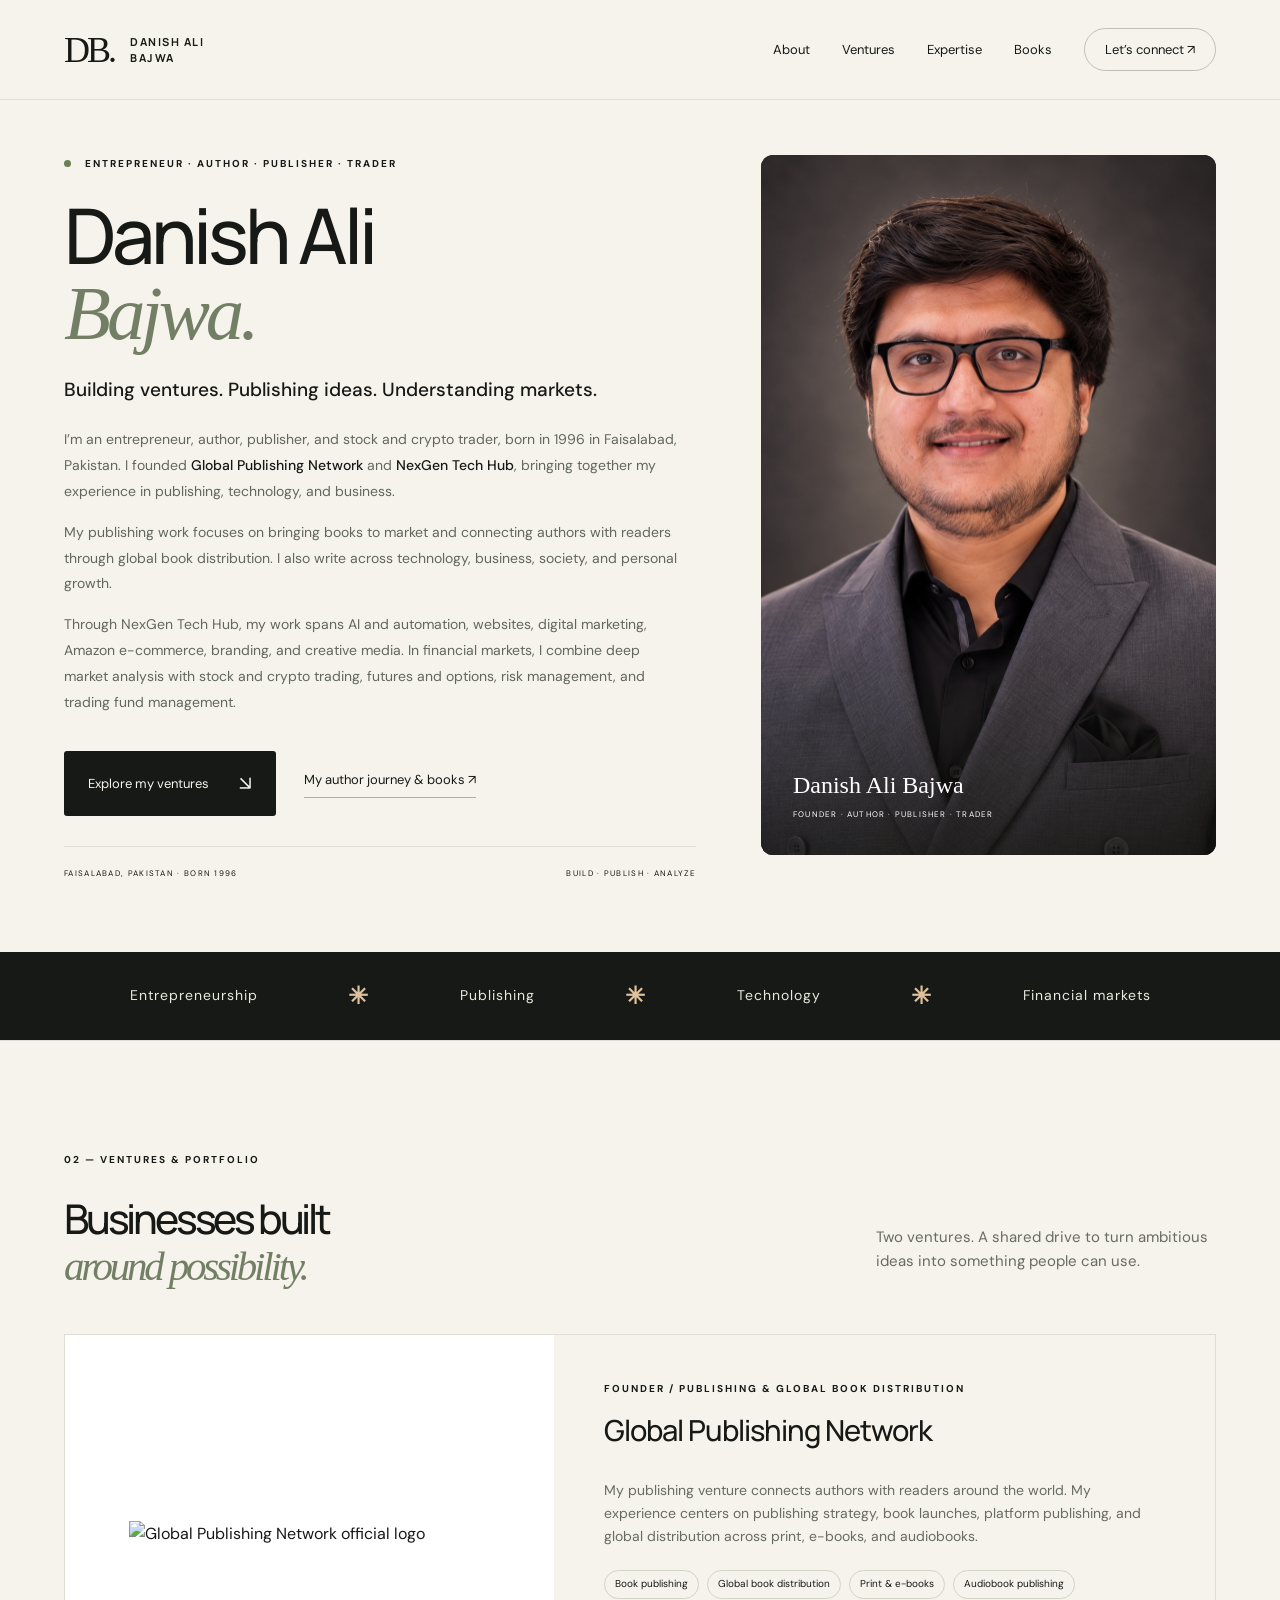
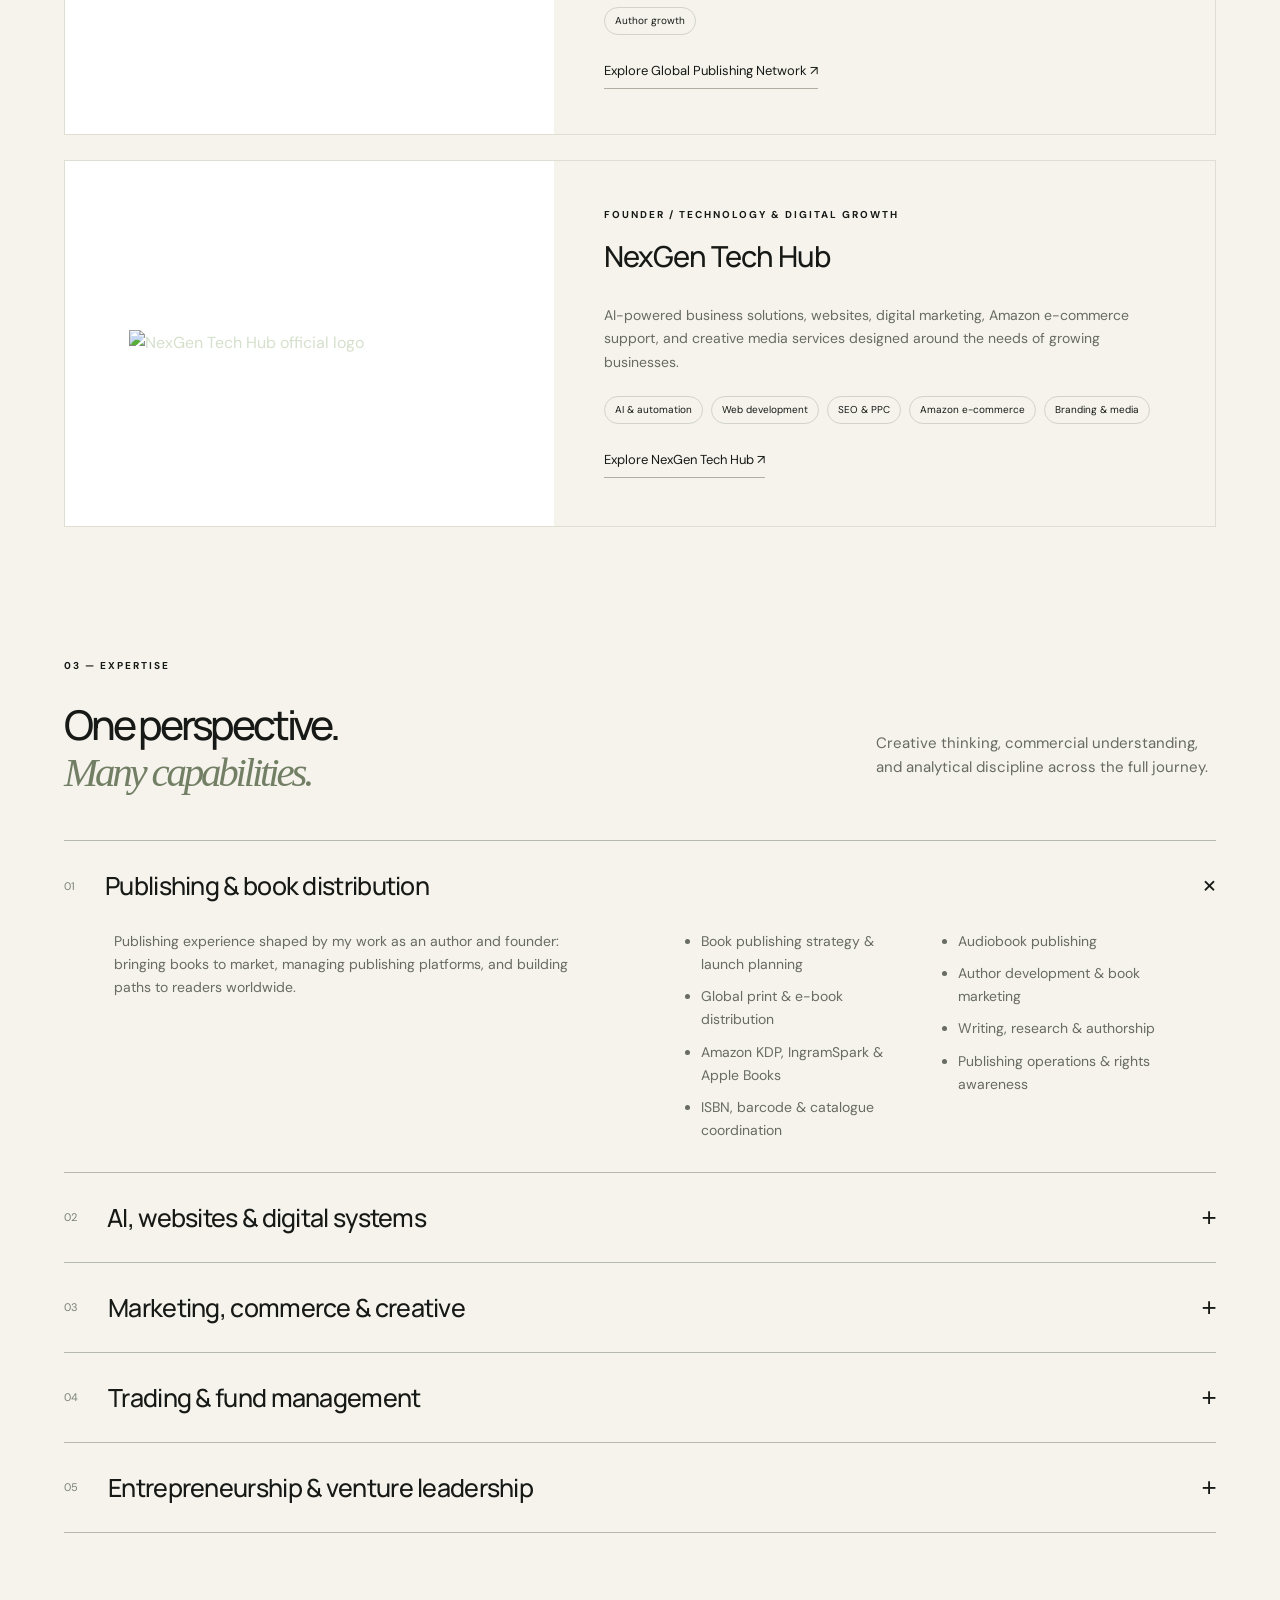
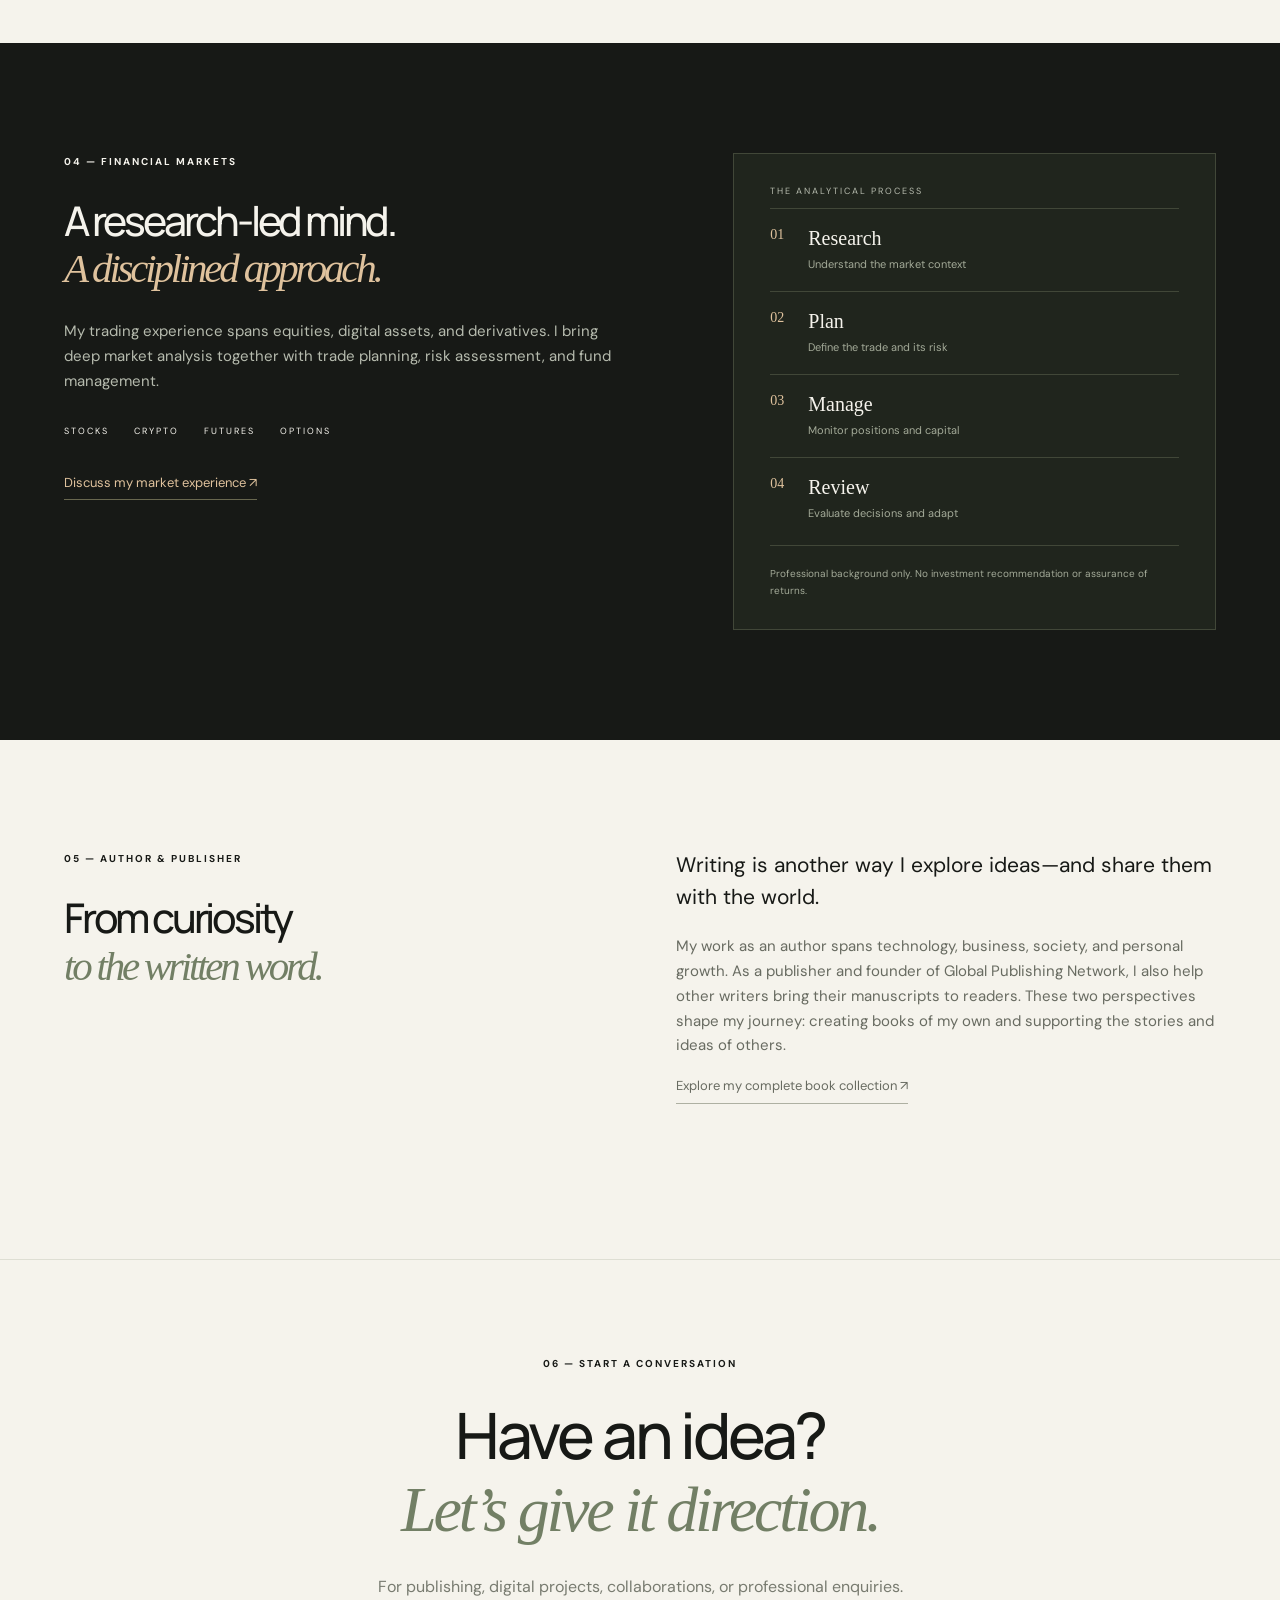
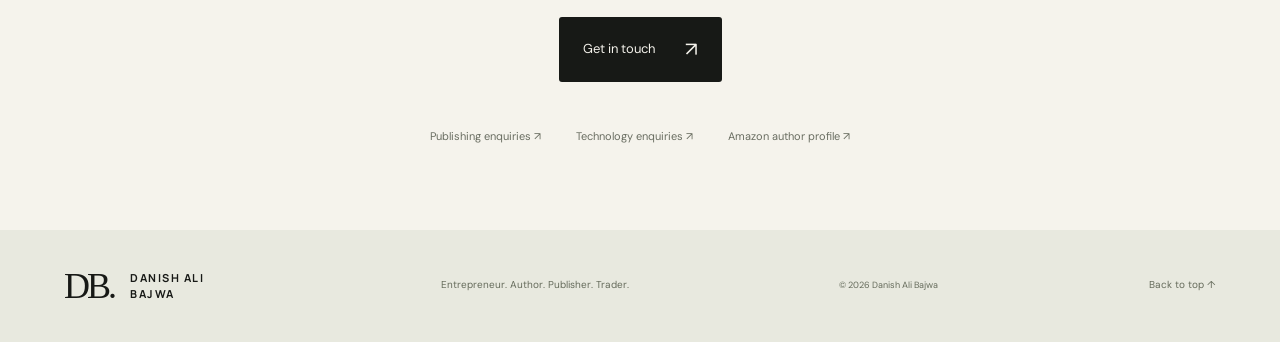
==== commit af7653f8: "Redesign bio and highlight publishing experience" ====
--- a/index.html
+++ b/index.html
@@ -1,11 +1,10 @@
 <!doctype html>
-<html lang="en"><head><meta charset="utf-8"><meta name="viewport" content="width=device-width, initial-scale=1"><meta name="description" content="Danish Ali Bajwa — entrepreneur, founder of Global Publishing Network and NexGen Tech Hub, author, publisher and stock and crypto trader."><meta name="theme-color" content="#171916"><title>Danish Ali Bajwa | Entrepreneur, Author & Trader</title><link rel="icon" href="monogram.svg"><link rel="stylesheet" href="style.css"><script src="app.js" defer></script><link rel="canonical" href="https://danishalibajwa.github.io/"><meta property="og:type" content="website"><meta property="og:title" content="Danish Ali Bajwa | Entrepreneur, Author &amp; Trader"><meta property="og:description" content="Explore my ventures, publishing and technology expertise, market experience, and book library."><meta property="og:image" content="https://danishalibajwa.github.io/danish-headshot-v2.jpg"><meta property="og:url" content="https://danishalibajwa.github.io/"><meta name="twitter:card" content="summary_large_image"></head>
+<html lang="en"><head><meta charset="utf-8"><meta name="viewport" content="width=device-width, initial-scale=1"><meta name="description" content="Danish Ali Bajwa — entrepreneur, founder of Global Publishing Network and NexGen Tech Hub, author, publisher and stock and crypto trader."><meta name="theme-color" content="#171916"><title>Danish Ali Bajwa | Entrepreneur, Author & Trader</title><link rel="icon" href="monogram.svg"><link rel="stylesheet" href="style.css?v=profile3"><script src="app.js" defer></script><link rel="canonical" href="https://danishalibajwa.github.io/"><meta property="og:type" content="website"><meta property="og:title" content="Danish Ali Bajwa | Entrepreneur, Author &amp; Trader"><meta property="og:description" content="Explore my ventures, publishing and technology expertise, market experience, and book library."><meta property="og:image" content="https://danishalibajwa.github.io/danish-headshot-v2.jpg"><meta property="og:url" content="https://danishalibajwa.github.io/"><meta name="twitter:card" content="summary_large_image"></head>
 <body><a class="skip" href="#main">Skip to content</a><header><a class="brand" href="index.html"><span class="mark">DB.</span><span>DANISH ALI BAJWA</span></a><button class="menu" aria-expanded="false" aria-controls="navigation">Menu +</button><nav id="navigation" aria-label="Main navigation"><a href="#about">About</a><a href="#ventures">Ventures</a><a href="#expertise">Expertise</a><a href="books.html">Books</a><a class="nav-contact" href="#contact">Let’s connect ↗</a></nav></header>
-<main id="main"><section class="hero"><div class="hero-copy"><p class="eyebrow"><span class="dot"></span> ENTREPRENEUR · AUTHOR · MARKET THINKER</p><h1>Ideas into ventures.<br>Insight into <em>impact.</em></h1><p class="intro">I’m Danish Ali Bajwa. I build businesses, bring books to the world, and navigate financial markets with an analytical mindset.</p><div class="actions"><a class="button" href="#ventures">Explore my work <span>↘</span></a><a class="text-link" href="books.html">Discover my books ↗</a></div><div class="hero-note"><span>ROOTED IN FAISALABAD, PAKISTAN</span><span>CONNECTED TO THE WORLD</span></div></div><figure class="portrait"><img src="danish-headshot-v2.jpg" alt="Danish Ali Bajwa in a grey suit" fetchpriority="high"><figcaption><span>Danish Ali Bajwa</span><small>FOUNDER & MULTIDISCIPLINARY ENTREPRENEUR</small></figcaption><span class="photo-index">01 / PROFILE</span></figure></section>
+<main id="main"><section id="about" class="hero profile-hero"><div class="hero-copy"><p class="eyebrow"><span class="dot"></span> ENTREPRENEUR · AUTHOR · PUBLISHER · TRADER</p><h1>Danish Ali<br><em>Bajwa.</em></h1><p class="profile-title">Building ventures. Publishing ideas. Understanding markets.</p><div class="profile-bio"><p>I’m an entrepreneur, author, publisher, and stock and crypto trader, born in 1996 in Faisalabad, Pakistan. I founded <strong>Global Publishing Network</strong> and <strong>NexGen Tech Hub</strong>, bringing together my experience in publishing, technology, and business.</p><p>My publishing work focuses on bringing books to market and connecting authors with readers through global book distribution. I also write across technology, business, society, and personal growth.</p><p>Through NexGen Tech Hub, my work spans AI and automation, websites, digital marketing, Amazon e-commerce, branding, and creative media. In financial markets, I combine deep market analysis with stock and crypto trading, futures and options, risk management, and trading fund management.</p></div><div class="actions"><a class="button" href="#ventures">Explore my ventures <span>↘</span></a><a class="text-link" href="books.html">My author journey &amp; books ↗</a></div><div class="hero-note"><span>FAISALABAD, PAKISTAN · BORN 1996</span><span>BUILD · PUBLISH · ANALYZE</span></div></div><figure class="portrait"><img src="danish-headshot-v2.jpg" alt="Professional portrait of Danish Ali Bajwa" fetchpriority="high"><figcaption><span>Danish Ali Bajwa</span><small>FOUNDER · AUTHOR · PUBLISHER · TRADER</small></figcaption></figure></section>
 <div class="discipline-strip"><span>Entrepreneurship</span><b>✳</b><span>Publishing</span><b>✳</b><span>Technology</span><b>✳</b><span>Financial markets</span></div>
-<section id="about" class="section about"><div><p class="eyebrow">01 — THE PERSON BEHIND THE WORK</p><h2>Curiosity is the thread.<br><em>Building is the purpose.</em></h2></div><div class="about-copy"><p class="lead">An entrepreneur at the intersection of publishing, technology, and financial markets.</p><p>Born in 1996 in Faisalabad, Pakistan, I’m the founder of Global Publishing Network and NexGen Tech Hub. My work connects creative ideas with the practical systems that help them reach an audience.</p><p>As an author and publisher, I explore technology, business, society, and personal growth. Alongside my ventures, I trade stocks and cryptocurrencies, with experience in market analysis, futures, options, and trading fund management.</p><dl class="facts"><div><dt>ORIGIN</dt><dd>Faisalabad, Pakistan</dd></div><div><dt>BORN</dt><dd>1996</dd></div><div><dt>FOCUS</dt><dd>Build. Publish. Analyze.</dd></div></dl></div></section>
-<section id="ventures" class="section ventures"><div class="section-title"><div><p class="eyebrow">02 — VENTURES & PORTFOLIO</p><h2>Businesses built<br><em>around possibility.</em></h2></div><p>Two ventures. A shared drive to turn ambitious ideas into something people can use.</p></div><article class="venture publishing"><div class="venture-art" aria-hidden="true"><div class="orbit"></div><div class="big-symbol">GPN<span>WORDS WITHOUT BORDERS</span></div></div><div class="venture-content"><p class="eyebrow">FOUNDER / PUBLISHING & AUTHOR SERVICES</p><h3>Global Publishing Network</h3><p>A publishing partner helping authors move from manuscript to market, with editorial, design, production, marketing, and worldwide distribution support.</p><ul class="tags"><li>Editing & proofreading</li><li>Book & cover design</li><li>Global distribution</li><li>Audiobooks</li><li>Author marketing</li></ul><a class="text-link" href="https://www.globalpublishingnetwork.com/" target="_blank" rel="noopener">Explore Global Publishing Network ↗</a></div></article><article class="venture technology"><div class="venture-art" aria-hidden="true"><div class="tech-grid"></div><div class="big-symbol">NEX<span>TECHNOLOGY FOR WHAT’S NEXT</span></div></div><div class="venture-content"><p class="eyebrow">FOUNDER / TECHNOLOGY & DIGITAL GROWTH</p><h3>NexGen Tech Hub</h3><p>AI-powered business solutions, websites, digital marketing, Amazon e-commerce support, and creative media services designed around the needs of growing businesses.</p><ul class="tags"><li>AI & automation</li><li>Web development</li><li>SEO & PPC</li><li>Amazon e-commerce</li><li>Branding & media</li></ul><a class="text-link" href="https://www.nexgentechhub.com/" target="_blank" rel="noopener">Explore NexGen Tech Hub ↗</a></div></article></section>
-<section id="expertise" class="section expertise"><div class="section-title"><div><p class="eyebrow">03 — EXPERTISE</p><h2>One perspective.<br><em>Many capabilities.</em></h2></div><p>Creative thinking, commercial understanding, and analytical discipline across the full journey.</p></div><div class="skill-list"><details open><summary><span>01</span>Publishing & authorship<b>+</b></summary><div><p>From a first draft to a professionally published book: shaping content, coordinating production, and connecting authors with readers.</p><ul><li>Writing, research & content development</li><li>Editing & proofreading</li><li>Print and e-book formatting</li><li>Cover design & children’s book illustration</li><li>Amazon KDP, IngramSpark & Apple Books publishing</li><li>ISBN, barcode & distribution support</li><li>Audiobook production & publishing</li><li>Book marketing & author branding</li></ul></div></details><details><summary><span>02</span>AI, websites & digital systems<b>+</b></summary><div><p>Practical digital solutions that connect technology with everyday business needs.</p><ul><li>AI chatbots & workflow automation</li><li>AI content generation & data analytics</li><li>Custom websites & online stores</li><li>Web management & maintenance</li><li>E-commerce experiences</li></ul></div></details><details><summary><span>03</span>Marketing, commerce & creative<b>+</b></summary><div><p>Connecting a strong brand with the right audience through digital campaigns and clear creative communication.</p><ul><li>Search engine optimization</li><li>PPC & digital advertising</li><li>Amazon account management & advertising</li><li>Product listing optimization</li><li>Graphic design & brand identity</li><li>Video editing & animation</li></ul></div></details><details><summary><span>04</span>Trading & fund management<b>+</b></summary><div><p>Market analysis and trading across stocks, cryptocurrencies, futures, and options, with attention to risk and capital allocation.</p><ul><li>Stock & crypto market analysis</li><li>Futures & options trading</li><li>Technical and market research</li><li>Trade planning & position management</li><li>Trading fund management</li><li>Risk assessment & capital allocation</li></ul></div></details><details><summary><span>05</span>Entrepreneurship & venture leadership<b>+</b></summary><div><p>Bringing strategy, service delivery, and creative execution together to build ventures with a clear purpose.</p><ul><li>Business development & service strategy</li><li>Client consultation</li><li>Cross-disciplinary project coordination</li><li>Digital business operations</li><li>Publishing & technology venture leadership</li></ul></div></details></div></section>
+<section id="ventures" class="section ventures"><div class="section-title"><div><p class="eyebrow">02 — VENTURES & PORTFOLIO</p><h2>Businesses built<br><em>around possibility.</em></h2></div><p>Two ventures. A shared drive to turn ambitious ideas into something people can use.</p></div><article class="venture publishing"><div class="venture-art company-logo"><img src="https://static.wixstatic.com/media/40222c_ba9d4e37f1ae4a968f61423fa95b2809~mv2.png" alt="Global Publishing Network official logo"></div><div class="venture-content"><p class="eyebrow">FOUNDER / PUBLISHING & GLOBAL BOOK DISTRIBUTION</p><h3>Global Publishing Network</h3><p>My publishing venture connects authors with readers around the world. My experience centers on publishing strategy, book launches, platform publishing, and global distribution across print, e-books, and audiobooks.</p><ul class="tags"><li>Book publishing</li><li>Global book distribution</li><li>Print &amp; e-books</li><li>Audiobook publishing</li><li>Author growth</li></ul><a class="text-link" href="https://www.globalpublishingnetwork.com/" target="_blank" rel="noopener">Explore Global Publishing Network ↗</a></div></article><article class="venture technology"><div class="venture-art company-logo"><img src="https://static.wixstatic.com/media/129a46_6061b0cbcad141c29deda202aa7c40fa~mv2.png" alt="NexGen Tech Hub official logo"></div><div class="venture-content"><p class="eyebrow">FOUNDER / TECHNOLOGY & DIGITAL GROWTH</p><h3>NexGen Tech Hub</h3><p>AI-powered business solutions, websites, digital marketing, Amazon e-commerce support, and creative media services designed around the needs of growing businesses.</p><ul class="tags"><li>AI & automation</li><li>Web development</li><li>SEO & PPC</li><li>Amazon e-commerce</li><li>Branding & media</li></ul><a class="text-link" href="https://www.nexgentechhub.com/" target="_blank" rel="noopener">Explore NexGen Tech Hub ↗</a></div></article></section>
+<section id="expertise" class="section expertise"><div class="section-title"><div><p class="eyebrow">03 — EXPERTISE</p><h2>One perspective.<br><em>Many capabilities.</em></h2></div><p>Creative thinking, commercial understanding, and analytical discipline across the full journey.</p></div><div class="skill-list"><details open><summary><span>01</span>Publishing &amp; book distribution<b>+</b></summary><div><p>Publishing experience shaped by my work as an author and founder: bringing books to market, managing publishing platforms, and building paths to readers worldwide.</p><ul><li>Book publishing strategy &amp; launch planning</li><li>Global print &amp; e-book distribution</li><li>Amazon KDP, IngramSpark &amp; Apple Books</li><li>ISBN, barcode &amp; catalogue coordination</li><li>Audiobook publishing</li><li>Author development &amp; book marketing</li><li>Writing, research &amp; authorship</li><li>Publishing operations &amp; rights awareness</li></ul></div></details><details><summary><span>02</span>AI, websites & digital systems<b>+</b></summary><div><p>Practical digital solutions that connect technology with everyday business needs.</p><ul><li>AI chatbots & workflow automation</li><li>AI content generation & data analytics</li><li>Custom websites & online stores</li><li>Web management & maintenance</li><li>E-commerce experiences</li></ul></div></details><details><summary><span>03</span>Marketing, commerce & creative<b>+</b></summary><div><p>Connecting a strong brand with the right audience through digital campaigns and clear creative communication.</p><ul><li>Search engine optimization</li><li>PPC & digital advertising</li><li>Amazon account management & advertising</li><li>Product listing optimization</li><li>Graphic design & brand identity</li><li>Video editing & animation</li></ul></div></details><details><summary><span>04</span>Trading & fund management<b>+</b></summary><div><p>Market analysis and trading across stocks, cryptocurrencies, futures, and options, with attention to risk and capital allocation.</p><ul><li>Stock & crypto market analysis</li><li>Futures & options trading</li><li>Technical and market research</li><li>Trade planning & position management</li><li>Trading fund management</li><li>Risk assessment & capital allocation</li></ul></div></details><details><summary><span>05</span>Entrepreneurship & venture leadership<b>+</b></summary><div><p>Bringing strategy, service delivery, and creative execution together to build ventures with a clear purpose.</p><ul><li>Business development & service strategy</li><li>Client consultation</li><li>Cross-disciplinary project coordination</li><li>Digital business operations</li><li>Publishing & technology venture leadership</li></ul></div></details></div></section>
 <section id="markets" class="market section"><div><p class="eyebrow">04 — FINANCIAL MARKETS</p><h2>A research-led mind.<br><em>A disciplined approach.</em></h2><p>My trading experience spans equities, digital assets, and derivatives. I bring deep market analysis together with trade planning, risk assessment, and fund management.</p><div class="market-labels"><span>STOCKS</span><span>CRYPTO</span><span>FUTURES</span><span>OPTIONS</span></div><a class="text-link" href="mailto:champbajwa040@gmail.com?subject=Professional%20enquiry">Discuss my market experience ↗</a></div><div class="market-diagram"><p>THE ANALYTICAL PROCESS</p><ol><li><span>01</span><div><strong>Research</strong><small>Understand the market context</small></div></li><li><span>02</span><div><strong>Plan</strong><small>Define the trade and its risk</small></div></li><li><span>03</span><div><strong>Manage</strong><small>Monitor positions and capital</small></div></li><li><span>04</span><div><strong>Review</strong><small>Evaluate decisions and adapt</small></div></li></ol><small class="market-disclaimer">Professional background only. No investment recommendation or assurance of returns.</small></div></section>
 <section id="author" class="section selected-books"><div class="section-title"><div><p class="eyebrow">05 — AUTHOR &amp; PUBLISHER</p><h2>From curiosity<br><em>to the written word.</em></h2></div><div><p class="lead">Writing is another way I explore ideas—and share them with the world.</p><p>My work as an author spans technology, business, society, and personal growth. As a publisher and founder of Global Publishing Network, I also help other writers bring their manuscripts to readers. These two perspectives shape my journey: creating books of my own and supporting the stories and ideas of others.</p><a class="text-link" href="books.html">Explore my complete book collection ↗</a></div></div></section>
 <section id="contact" class="section contact"><p class="eyebrow">06 — START A CONVERSATION</p><h2>Have an idea?<br><em>Let’s give it direction.</em></h2><p>For publishing, digital projects, collaborations, or professional enquiries.</p><a class="button" href="mailto:champbajwa040@gmail.com">Get in touch <span>↗</span></a><div class="contact-links"><a href="mailto:info@globalpublishingnetwork.com">Publishing enquiries ↗</a><a href="mailto:info@nexgentechhub.com">Technology enquiries ↗</a><a href="https://www.amazon.com/Danish-Ali-Bajwa/e/B0HK6L9YPQ" target="_blank" rel="noopener">Amazon author profile ↗</a></div></section></main>
--- a/style.css
+++ b/style.css
@@ -1,7 +1,14 @@
-@import url('https://fonts.googleapis.com/css2?family=DM+Sans:wght@400;500;600;700&family=Manrope:wght@400;500;600;700;800&display=swap');
-:root{--ink:#171916;--paper:#f5f3ec;--muted:#74766b;--line:#deded3;--accent:#dfc29d;--green:#cbd5be}*{box-sizing:border-box}html{scroll-behavior:smooth;scroll-padding-top:100px}body{margin:0;background:var(--paper);color:var(--ink);font-family:'DM Sans',Arial,sans-serif;font-size:16px;line-height:1.65}a{color:inherit;text-decoration:none}button,input,select{font:inherit}a,button,summary{ -webkit-tap-highlight-color:transparent}a:focus-visible,button:focus-visible,summary:focus-visible,input:focus-visible,select:focus-visible{outline:3px solid #a38352;outline-offset:5px}header{height:100px;display:flex;justify-content:space-between;align-items:center;max-width:1440px;margin:auto;padding:0 5%;border-bottom:1px solid var(--line)}.brand{display:flex;align-items:center;gap:16px;font:700 11px 'Manrope',sans-serif;letter-spacing:1.5px}.mark{font:36px Georgia,serif;letter-spacing:-3px}.brand span:last-child{max-width:100px;line-height:1.4}nav{display:flex;gap:32px;align-items:center;font-size:13px}nav a:hover,.text-link:hover{color:#87643f}.nav-contact{border:1px solid #bfc0b5;padding:10px 20px;border-radius:30px}.menu{display:none}.skip{position:absolute;left:20px;top:-100px;z-index:10;background:white;padding:10px}.skip:focus{top:10px}.hero{max-width:1440px;margin:auto;padding:70px 5% 72px;display:grid;grid-template-columns:1.16fr 1fr;gap:55px;align-items:center}.eyebrow{font-size:10px;letter-spacing:2px;font-weight:700;line-height:1.7;margin:0 0 27px}.dot{display:inline-block;width:7px;height:7px;border-radius:50%;background:#698052;margin-right:10px}h1,h2,h3,p{margin-top:0}h1,h2{font-family:'Manrope',Arial,sans-serif;letter-spacing:-3.2px;line-height:1.13;font-weight:500}h1{font-size:clamp(48px,4.5vw,72px);margin-bottom:28px}em{font-family:Georgia,'Times New Roman',serif;font-weight:400}h1 em,h2 em{color:#727f65}.intro{max-width:490px;font-size:18px;color:#64675e;line-height:1.8}.actions{display:flex;gap:28px;align-items:center;margin-top:35px}.button{display:inline-flex;align-items:center;justify-content:space-between;gap:30px;background:var(--ink);color:var(--paper);padding:16px 24px;border-radius:3px;font-size:13px;transition:background .2s,transform .2s}.button:hover{background:#3f4938;transform:translateY(-2px)}.button span{font-size:20px}.text-link{font-size:13px;border-bottom:1px solid #aeb0a2;padding-bottom:6px;display:inline-block}.hero-note{display:flex;justify-content:space-between;gap:20px;margin-top:60px;padding-top:20px;border-top:1px solid var(--line);font-size:8px;letter-spacing:1.3px}.portrait{margin:0;position:relative;background:#2d2b29;border-radius:160px 160px 4px 4px;overflow:hidden;height:620px;max-height:47vw}.portrait img{width:100%;height:100%;object-fit:cover;object-position:center 36%}.portrait:after{content:'';position:absolute;inset:65% 0 0;background:linear-gradient(transparent,#141511bb)}figcaption{position:absolute;bottom:30px;left:32px;color:white;z-index:2}figcaption span{display:block;font:24px Georgia,serif}figcaption small{font-size:8px;letter-spacing:1.2px}.photo-index{position:absolute;right:22px;bottom:34px;writing-mode:vertical-rl;color:#e6dfd2;font-size:8px;letter-spacing:1.5px;z-index:2}.discipline-strip{background:var(--ink);color:#e9e9dd;padding:24px 5%;display:flex;align-items:center;justify-content:space-evenly;gap:25px;font-size:14px;letter-spacing:1px}.discipline-strip b{color:var(--accent);font-size:24px}.section{padding:110px 5%;max-width:1440px;margin:auto}.about{display:grid;grid-template-columns:1fr 1fr;gap:100px}.section h2{font-size:clamp(36px,3.2vw,50px);margin-bottom:28px}.about-copy p{color:#686b61}.about-copy .lead{font-size:22px;line-height:1.55;color:var(--ink)}.facts{display:grid;grid-template-columns:1fr 1fr 1.2fr;gap:12px;border-top:1px solid var(--line);padding-top:23px;margin-top:35px}.facts dt{font-size:8px;letter-spacing:1.5px;color:var(--muted)}.facts dd{margin:8px 0 0;font-size:12px}.ventures{border-top:1px solid var(--line)}.section-title{display:flex;justify-content:space-between;align-items:end;gap:60px;margin-bottom:45px}.section-title>p,.section-title>div:last-child:not(:first-child){max-width:340px;color:#686b61;font-size:15px}.section-title h2{margin-bottom:0}.venture{display:grid;grid-template-columns:.85fr 1.15fr;margin-top:25px;border:1px solid var(--line)}.venture-art{min-height:365px;display:flex;align-items:center;justify-content:center;position:relative;overflow:hidden;background:#dce1d4}.big-symbol{position:relative;font:80px Georgia,serif;letter-spacing:-6px;text-align:center}.big-symbol span{display:block;font:8px 'Manrope',sans-serif;letter-spacing:3px}.orbit{width:300px;height:300px;position:absolute;border:1px solid #919f8180;border-radius:50%}.orbit:before,.orbit:after{content:'';position:absolute;inset:25px;border:1px solid #919f8180;border-radius:50%;transform:rotate(40deg) scaleX(.45)}.orbit:after{transform:rotate(-40deg) scaleX(.45)}.technology .venture-art{background:#242b27;color:#d5e0cc}.tech-grid{position:absolute;inset:0;background-image:linear-gradient(#77847520 1px,transparent 1px),linear-gradient(90deg,#77847520 1px,transparent 1px);background-size:38px 38px;transform:rotate(-15deg) scale(1.3)}.venture-content{padding:45px 50px}.venture-content .eyebrow{margin-bottom:15px}.venture h3{font:500 29px 'Manrope',sans-serif;letter-spacing:-1px;line-height:1.3}.venture p:not(.eyebrow){color:#686b61;font-size:14px;max-width:540px}.tags{list-style:none;padding:0;display:flex;flex-wrap:wrap;gap:8px;margin:22px 0}.tags li{font-size:10px;border:1px solid #d2d4c8;padding:5px 10px;border-radius:30px}.expertise{padding-top:20px}.skill-list{border-top:1px solid #b6baac}details{border-bottom:1px solid #b6baac}summary{list-style:none;display:flex;gap:30px;align-items:center;padding:27px 0;cursor:pointer;font:500 25px 'Manrope',sans-serif;letter-spacing:-.7px}summary::-webkit-details-marker{display:none}summary>span{font:11px 'DM Sans',sans-serif;color:#7b8272;letter-spacing:0}summary b{margin-left:auto;font:26px Arial;font-weight:400}details[open] summary b{transform:rotate(45deg)}details>div{display:grid;grid-template-columns:1fr 1fr;gap:75px;padding:0 40px 30px 50px;color:#686b61;font-size:14px}details ul{margin:0;padding-left:18px;columns:2;column-gap:40px}details li{margin-bottom:9px;break-inside:avoid}.market{background:var(--ink);color:var(--paper);display:grid;grid-template-columns:1.2fr 1fr;gap:90px;max-width:none;padding-left:max(5%,calc((100vw - 1296px)/2));padding-right:max(5%,calc((100vw - 1296px)/2))}.market h2 em{color:var(--accent)}.market p:not(.eyebrow){color:#b6bbae;font-size:15px;max-width:560px}.market-labels{display:flex;gap:25px;font-size:9px;letter-spacing:2px;margin:30px 0}.market .text-link{color:var(--accent);border-color:#68674f}.market-diagram{border:1px solid #414738;padding:30px 36px;background:#20251d}.market-diagram>p{font-size:9px!important;letter-spacing:2px}.market-diagram ol{list-style:none;padding:0;margin:0}.market-diagram li{display:flex;gap:24px;padding:18px 0;border-top:1px solid #414738}.market-diagram li>span{color:var(--accent);font:14px Georgia}.market-diagram strong{display:block;font:20px Georgia}.market-diagram small{display:block;color:#a3aa98;font-size:11px;margin-top:5px}.market-disclaimer{padding-top:20px;border-top:1px solid #414738;font-size:10px!important}.book-grid{display:grid;grid-template-columns:repeat(4,1fr);gap:30px}.book-card{min-width:0}.book-cover{background:#e5e6dc;display:flex;align-items:center;justify-content:center;height:310px;padding:28px;transition:background .25s}.book-cover img{max-width:100%;height:100%;object-fit:contain;filter:drop-shadow(8px 10px 7px #0002);transition:transform .25s}.book-card:hover img{transform:translateY(-5px) rotate(-2deg)}.book-card .category{font-size:8px;letter-spacing:1.3px;color:#737e67;margin:18px 0 8px;text-transform:uppercase}.book-card h3{font:500 17px 'Manrope',sans-serif;line-height:1.4;letter-spacing:-.4px;margin-bottom:8px}.book-card .subtitle{font-size:12px;line-height:1.6;color:#797b71;margin-bottom:14px}.book-card .text-link{font-size:11px}.contact{text-align:center;border-top:1px solid var(--line);padding-top:95px;padding-bottom:85px}.contact h2{font-size:clamp(45px,5vw,72px)}.contact>p:not(.eyebrow){color:#787b70}.contact-links{display:flex;justify-content:center;gap:35px;font-size:11px;margin-top:45px;color:#696d61}footer{background:#e8e9df;display:flex;align-items:center;justify-content:space-between;padding:35px 5%;gap:25px;font-size:10px;color:#656b5b}footer .brand{color:var(--ink)}footer p{margin:0}footer small{font-size:9px}.library-hero{padding-bottom:55px;display:grid;grid-template-columns:1.4fr 1fr;gap:70px;align-items:end}.library-hero h1{margin-bottom:22px}.library-hero p:not(.eyebrow){color:#72766a;max-width:620px}.library-note{padding:25px;border-left:1px solid #b7bfae;font:20px Georgia,serif;line-height:1.65}.library-note small{display:block;margin-top:14px;font:9px 'DM Sans',sans-serif;letter-spacing:1.5px}.library{padding-top:10px}.filters{display:flex;gap:20px;align-items:center;margin-bottom:40px;padding:22px 0;border-top:1px solid var(--line);border-bottom:1px solid var(--line)}.filters label{flex:1}.filters input,.filters select{background:transparent;border:1px solid #c6cbbc;border-radius:3px;padding:12px 15px;width:100%;font-size:13px}.filters label:last-of-type{max-width:230px}.filters label>span{display:block;font-size:9px;letter-spacing:1px;margin-bottom:8px}.result-count{font-size:11px;color:#717967;min-width:95px}.empty{grid-column:1/-1;padding:45px;text-align:center;color:#777}.library .book-grid{row-gap:45px}.catalogue-note{font-size:11px;color:#767c6c;border-top:1px solid var(--line);padding-top:25px;margin-top:45px}.catalogue-note a{text-decoration:underline}.library .book-cover{height:290px}.library .book-card h3{font-size:16px}.library .subtitle{font-size:11px}
-@media(min-width:1600px){.hero{padding-top:90px;padding-bottom:90px}.portrait{height:650px}}
-@media(max-width:1050px){nav{gap:20px}.hero{gap:35px}.hero .eyebrow{font-size:8px;letter-spacing:1.4px}.actions{gap:20px}.portrait{max-height:none;height:510px}.hero-note{font-size:7px}.about{gap:45px}.venture-content{padding:35px}.market{gap:45px}.book-grid{gap:20px}.book-cover{height:260px;padding:24px}details>div{gap:40px}details ul{columns:1}.section{padding-top:80px;padding-bottom:80px}}
-@media(max-width:760px){header{height:78px;padding:0 6%;position:relative}.brand{font-size:9px}.mark{font-size:32px}.menu{display:block;border:0;background:transparent;font-size:12px;padding:12px 0}nav{display:none;position:absolute;top:77px;left:0;right:0;background:var(--paper);padding:25px 6%;border-bottom:1px solid var(--line);z-index:5;flex-wrap:wrap;gap:24px}nav.open{display:flex}.nav-contact{padding:6px 12px}.hero{grid-template-columns:1fr;padding:45px 6% 50px;gap:35px}h1{font-size:49px;letter-spacing:-2.5px}.hero .eyebrow{font-size:8px;margin-bottom:23px}.intro{font-size:16px}.actions{flex-wrap:wrap;margin-top:27px}.hero-note{margin-top:30px}.portrait{height:540px;border-radius:150px 150px 4px 4px;width:100%;max-width:460px;justify-self:center}.discipline-strip{padding:17px 6%;gap:12px;font-size:9px;letter-spacing:0;flex-wrap:wrap}.discipline-strip b{font-size:16px}.section{padding:65px 6%}.about,.market{grid-template-columns:1fr;gap:30px}.section h2{font-size:37px;letter-spacing:-1.8px}.about-copy .lead{font-size:20px}.about-copy p{font-size:14px}.facts{gap:8px}.facts dd{font-size:10px}.section-title{display:block;margin-bottom:30px}.section-title>p,.section-title>div:last-child:not(:first-child){max-width:none;margin-top:22px}.venture{grid-template-columns:1fr}.venture-art{min-height:250px}.orbit{width:220px;height:220px}.big-symbol{font-size:65px}.venture-content{padding:30px 25px}.venture h3{font-size:26px}.venture .eyebrow{font-size:8px}.expertise{padding-top:20px}summary{font-size:19px;gap:18px;padding:23px 0}details>div{grid-template-columns:1fr;padding:0 20px 25px 30px;gap:12px;font-size:13px}.market{padding:60px 6%}.market-diagram{padding:25px}.market-labels{gap:18px}.book-grid{grid-template-columns:repeat(2,1fr);gap:26px 17px}.book-cover,.library .book-cover{height:245px;padding:23px}.book-card h3{font-size:15px}.contact h2{font-size:48px}.contact-links{flex-direction:column;gap:14px;margin-top:30px}footer{flex-wrap:wrap;padding:30px 6%}footer p{width:55%}footer small{margin-left:0}.library-hero{grid-template-columns:1fr;gap:20px;padding-bottom:35px}.library-note{font-size:18px}.filters{flex-wrap:wrap;gap:15px}.filters label{flex:1 1 100%}.filters label:last-of-type{max-width:none;flex:1 1 65%}.result-count{flex:0 1 auto}.library{padding-top:0}.library .book-card h3{font-size:14px}.library .subtitle{font-size:10px}}
-@media(max-width:400px){h1{font-size:42px}.portrait{height:460px}.book-cover,.library .book-cover{height:215px;padding:18px}.actions{gap:20px}.hero-note{font-size:6px}.discipline-strip{font-size:8px}.book-card .category{letter-spacing:.8px}.market-labels{font-size:8px}}
-@media(prefers-reduced-motion:reduce){html{scroll-behavior:auto}*{transition:none!important}}
+@import url('https://fonts.googleapis.com/css2?family=DM+Sans:wght@400;500;600;700&family=Manrope:wght@400;500;600;700;800&display=swap');
+:root{--ink:#171916;--paper:#f5f3ec;--muted:#74766b;--line:#deded3;--accent:#dfc29d;--green:#cbd5be}*{box-sizing:border-box}html{scroll-behavior:smooth;scroll-padding-top:100px}body{margin:0;background:var(--paper);color:var(--ink);font-family:'DM Sans',Arial,sans-serif;font-size:16px;line-height:1.65}a{color:inherit;text-decoration:none}button,input,select{font:inherit}a,button,summary{ -webkit-tap-highlight-color:transparent}a:focus-visible,button:focus-visible,summary:focus-visible,input:focus-visible,select:focus-visible{outline:3px solid #a38352;outline-offset:5px}header{height:100px;display:flex;justify-content:space-between;align-items:center;max-width:1440px;margin:auto;padding:0 5%;border-bottom:1px solid var(--line)}.brand{display:flex;align-items:center;gap:16px;font:700 11px 'Manrope',sans-serif;letter-spacing:1.5px}.mark{font:36px Georgia,serif;letter-spacing:-3px}.brand span:last-child{max-width:100px;line-height:1.4}nav{display:flex;gap:32px;align-items:center;font-size:13px}nav a:hover,.text-link:hover{color:#87643f}.nav-contact{border:1px solid #bfc0b5;padding:10px 20px;border-radius:30px}.menu{display:none}.skip{position:absolute;left:20px;top:-100px;z-index:10;background:white;padding:10px}.skip:focus{top:10px}.hero{max-width:1440px;margin:auto;padding:70px 5% 72px;display:grid;grid-template-columns:1.16fr 1fr;gap:55px;align-items:center}.eyebrow{font-size:10px;letter-spacing:2px;font-weight:700;line-height:1.7;margin:0 0 27px}.dot{display:inline-block;width:7px;height:7px;border-radius:50%;background:#698052;margin-right:10px}h1,h2,h3,p{margin-top:0}h1,h2{font-family:'Manrope',Arial,sans-serif;letter-spacing:-3.2px;line-height:1.13;font-weight:500}h1{font-size:clamp(48px,4.5vw,72px);margin-bottom:28px}em{font-family:Georgia,'Times New Roman',serif;font-weight:400}h1 em,h2 em{color:#727f65}.intro{max-width:490px;font-size:18px;color:#64675e;line-height:1.8}.actions{display:flex;gap:28px;align-items:center;margin-top:35px}.button{display:inline-flex;align-items:center;justify-content:space-between;gap:30px;background:var(--ink);color:var(--paper);padding:16px 24px;border-radius:3px;font-size:13px;transition:background .2s,transform .2s}.button:hover{background:#3f4938;transform:translateY(-2px)}.button span{font-size:20px}.text-link{font-size:13px;border-bottom:1px solid #aeb0a2;padding-bottom:6px;display:inline-block}.hero-note{display:flex;justify-content:space-between;gap:20px;margin-top:60px;padding-top:20px;border-top:1px solid var(--line);font-size:8px;letter-spacing:1.3px}.portrait{margin:0;position:relative;background:#2d2b29;border-radius:160px 160px 4px 4px;overflow:hidden;height:620px;max-height:47vw}.portrait img{width:100%;height:100%;object-fit:cover;object-position:center 36%}.portrait:after{content:'';position:absolute;inset:65% 0 0;background:linear-gradient(transparent,#141511bb)}figcaption{position:absolute;bottom:30px;left:32px;color:white;z-index:2}figcaption span{display:block;font:24px Georgia,serif}figcaption small{font-size:8px;letter-spacing:1.2px}.photo-index{position:absolute;right:22px;bottom:34px;writing-mode:vertical-rl;color:#e6dfd2;font-size:8px;letter-spacing:1.5px;z-index:2}.discipline-strip{background:var(--ink);color:#e9e9dd;padding:24px 5%;display:flex;align-items:center;justify-content:space-evenly;gap:25px;font-size:14px;letter-spacing:1px}.discipline-strip b{color:var(--accent);font-size:24px}.section{padding:110px 5%;max-width:1440px;margin:auto}.about{display:grid;grid-template-columns:1fr 1fr;gap:100px}.section h2{font-size:clamp(36px,3.2vw,50px);margin-bottom:28px}.about-copy p{color:#686b61}.about-copy .lead{font-size:22px;line-height:1.55;color:var(--ink)}.facts{display:grid;grid-template-columns:1fr 1fr 1.2fr;gap:12px;border-top:1px solid var(--line);padding-top:23px;margin-top:35px}.facts dt{font-size:8px;letter-spacing:1.5px;color:var(--muted)}.facts dd{margin:8px 0 0;font-size:12px}.ventures{border-top:1px solid var(--line)}.section-title{display:flex;justify-content:space-between;align-items:end;gap:60px;margin-bottom:45px}.section-title>p,.section-title>div:last-child:not(:first-child){max-width:340px;color:#686b61;font-size:15px}.section-title h2{margin-bottom:0}.venture{display:grid;grid-template-columns:.85fr 1.15fr;margin-top:25px;border:1px solid var(--line)}.venture-art{min-height:365px;display:flex;align-items:center;justify-content:center;position:relative;overflow:hidden;background:#dce1d4}.big-symbol{position:relative;font:80px Georgia,serif;letter-spacing:-6px;text-align:center}.big-symbol span{display:block;font:8px 'Manrope',sans-serif;letter-spacing:3px}.orbit{width:300px;height:300px;position:absolute;border:1px solid #919f8180;border-radius:50%}.orbit:before,.orbit:after{content:'';position:absolute;inset:25px;border:1px solid #919f8180;border-radius:50%;transform:rotate(40deg) scaleX(.45)}.orbit:after{transform:rotate(-40deg) scaleX(.45)}.technology .venture-art{background:#242b27;color:#d5e0cc}.tech-grid{position:absolute;inset:0;background-image:linear-gradient(#77847520 1px,transparent 1px),linear-gradient(90deg,#77847520 1px,transparent 1px);background-size:38px 38px;transform:rotate(-15deg) scale(1.3)}.venture-content{padding:45px 50px}.venture-content .eyebrow{margin-bottom:15px}.venture h3{font:500 29px 'Manrope',sans-serif;letter-spacing:-1px;line-height:1.3}.venture p:not(.eyebrow){color:#686b61;font-size:14px;max-width:540px}.tags{list-style:none;padding:0;display:flex;flex-wrap:wrap;gap:8px;margin:22px 0}.tags li{font-size:10px;border:1px solid #d2d4c8;padding:5px 10px;border-radius:30px}.expertise{padding-top:20px}.skill-list{border-top:1px solid #b6baac}details{border-bottom:1px solid #b6baac}summary{list-style:none;display:flex;gap:30px;align-items:center;padding:27px 0;cursor:pointer;font:500 25px 'Manrope',sans-serif;letter-spacing:-.7px}summary::-webkit-details-marker{display:none}summary>span{font:11px 'DM Sans',sans-serif;color:#7b8272;letter-spacing:0}summary b{margin-left:auto;font:26px Arial;font-weight:400}details[open] summary b{transform:rotate(45deg)}details>div{display:grid;grid-template-columns:1fr 1fr;gap:75px;padding:0 40px 30px 50px;color:#686b61;font-size:14px}details ul{margin:0;padding-left:18px;columns:2;column-gap:40px}details li{margin-bottom:9px;break-inside:avoid}.market{background:var(--ink);color:var(--paper);display:grid;grid-template-columns:1.2fr 1fr;gap:90px;max-width:none;padding-left:max(5%,calc((100vw - 1296px)/2));padding-right:max(5%,calc((100vw - 1296px)/2))}.market h2 em{color:var(--accent)}.market p:not(.eyebrow){color:#b6bbae;font-size:15px;max-width:560px}.market-labels{display:flex;gap:25px;font-size:9px;letter-spacing:2px;margin:30px 0}.market .text-link{color:var(--accent);border-color:#68674f}.market-diagram{border:1px solid #414738;padding:30px 36px;background:#20251d}.market-diagram>p{font-size:9px!important;letter-spacing:2px}.market-diagram ol{list-style:none;padding:0;margin:0}.market-diagram li{display:flex;gap:24px;padding:18px 0;border-top:1px solid #414738}.market-diagram li>span{color:var(--accent);font:14px Georgia}.market-diagram strong{display:block;font:20px Georgia}.market-diagram small{display:block;color:#a3aa98;font-size:11px;margin-top:5px}.market-disclaimer{padding-top:20px;border-top:1px solid #414738;font-size:10px!important}.book-grid{display:grid;grid-template-columns:repeat(4,1fr);gap:30px}.book-card{min-width:0}.book-cover{background:#e5e6dc;display:flex;align-items:center;justify-content:center;height:310px;padding:28px;transition:background .25s}.book-cover img{max-width:100%;height:100%;object-fit:contain;filter:drop-shadow(8px 10px 7px #0002);transition:transform .25s}.book-card:hover img{transform:translateY(-5px) rotate(-2deg)}.book-card .category{font-size:8px;letter-spacing:1.3px;color:#737e67;margin:18px 0 8px;text-transform:uppercase}.book-card h3{font:500 17px 'Manrope',sans-serif;line-height:1.4;letter-spacing:-.4px;margin-bottom:8px}.book-card .subtitle{font-size:12px;line-height:1.6;color:#797b71;margin-bottom:14px}.book-card .text-link{font-size:11px}.contact{text-align:center;border-top:1px solid var(--line);padding-top:95px;padding-bottom:85px}.contact h2{font-size:clamp(45px,5vw,72px)}.contact>p:not(.eyebrow){color:#787b70}.contact-links{display:flex;justify-content:center;gap:35px;font-size:11px;margin-top:45px;color:#696d61}footer{background:#e8e9df;display:flex;align-items:center;justify-content:space-between;padding:35px 5%;gap:25px;font-size:10px;color:#656b5b}footer .brand{color:var(--ink)}footer p{margin:0}footer small{font-size:9px}.library-hero{padding-bottom:55px;display:grid;grid-template-columns:1.4fr 1fr;gap:70px;align-items:end}.library-hero h1{margin-bottom:22px}.library-hero p:not(.eyebrow){color:#72766a;max-width:620px}.library-note{padding:25px;border-left:1px solid #b7bfae;font:20px Georgia,serif;line-height:1.65}.library-note small{display:block;margin-top:14px;font:9px 'DM Sans',sans-serif;letter-spacing:1.5px}.library{padding-top:10px}.filters{display:flex;gap:20px;align-items:center;margin-bottom:40px;padding:22px 0;border-top:1px solid var(--line);border-bottom:1px solid var(--line)}.filters label{flex:1}.filters input,.filters select{background:transparent;border:1px solid #c6cbbc;border-radius:3px;padding:12px 15px;width:100%;font-size:13px}.filters label:last-of-type{max-width:230px}.filters label>span{display:block;font-size:9px;letter-spacing:1px;margin-bottom:8px}.result-count{font-size:11px;color:#717967;min-width:95px}.empty{grid-column:1/-1;padding:45px;text-align:center;color:#777}.library .book-grid{row-gap:45px}.catalogue-note{font-size:11px;color:#767c6c;border-top:1px solid var(--line);padding-top:25px;margin-top:45px}.catalogue-note a{text-decoration:underline}.library .book-cover{height:290px}.library .book-card h3{font-size:16px}.library .subtitle{font-size:11px}
+@media(min-width:1600px){.hero{padding-top:90px;padding-bottom:90px}.portrait{height:650px}}
+@media(max-width:1050px){nav{gap:20px}.hero{gap:35px}.hero .eyebrow{font-size:8px;letter-spacing:1.4px}.actions{gap:20px}.portrait{max-height:none;height:510px}.hero-note{font-size:7px}.about{gap:45px}.venture-content{padding:35px}.market{gap:45px}.book-grid{gap:20px}.book-cover{height:260px;padding:24px}details>div{gap:40px}details ul{columns:1}.section{padding-top:80px;padding-bottom:80px}}
+@media(max-width:760px){header{height:78px;padding:0 6%;position:relative}.brand{font-size:9px}.mark{font-size:32px}.menu{display:block;border:0;background:transparent;font-size:12px;padding:12px 0}nav{display:none;position:absolute;top:77px;left:0;right:0;background:var(--paper);padding:25px 6%;border-bottom:1px solid var(--line);z-index:5;flex-wrap:wrap;gap:24px}nav.open{display:flex}.nav-contact{padding:6px 12px}.hero{grid-template-columns:1fr;padding:45px 6% 50px;gap:35px}h1{font-size:49px;letter-spacing:-2.5px}.hero .eyebrow{font-size:8px;margin-bottom:23px}.intro{font-size:16px}.actions{flex-wrap:wrap;margin-top:27px}.hero-note{margin-top:30px}.portrait{height:540px;border-radius:150px 150px 4px 4px;width:100%;max-width:460px;justify-self:center}.discipline-strip{padding:17px 6%;gap:12px;font-size:9px;letter-spacing:0;flex-wrap:wrap}.discipline-strip b{font-size:16px}.section{padding:65px 6%}.about,.market{grid-template-columns:1fr;gap:30px}.section h2{font-size:37px;letter-spacing:-1.8px}.about-copy .lead{font-size:20px}.about-copy p{font-size:14px}.facts{gap:8px}.facts dd{font-size:10px}.section-title{display:block;margin-bottom:30px}.section-title>p,.section-title>div:last-child:not(:first-child){max-width:none;margin-top:22px}.venture{grid-template-columns:1fr}.venture-art{min-height:250px}.orbit{width:220px;height:220px}.big-symbol{font-size:65px}.venture-content{padding:30px 25px}.venture h3{font-size:26px}.venture .eyebrow{font-size:8px}.expertise{padding-top:20px}summary{font-size:19px;gap:18px;padding:23px 0}details>div{grid-template-columns:1fr;padding:0 20px 25px 30px;gap:12px;font-size:13px}.market{padding:60px 6%}.market-diagram{padding:25px}.market-labels{gap:18px}.book-grid{grid-template-columns:repeat(2,1fr);gap:26px 17px}.book-cover,.library .book-cover{height:245px;padding:23px}.book-card h3{font-size:15px}.contact h2{font-size:48px}.contact-links{flex-direction:column;gap:14px;margin-top:30px}footer{flex-wrap:wrap;padding:30px 6%}footer p{width:55%}footer small{margin-left:0}.library-hero{grid-template-columns:1fr;gap:20px;padding-bottom:35px}.library-note{font-size:18px}.filters{flex-wrap:wrap;gap:15px}.filters label{flex:1 1 100%}.filters label:last-of-type{max-width:none;flex:1 1 65%}.result-count{flex:0 1 auto}.library{padding-top:0}.library .book-card h3{font-size:14px}.library .subtitle{font-size:10px}}
+@media(max-width:400px){h1{font-size:42px}.portrait{height:460px}.book-cover,.library .book-cover{height:215px;padding:18px}.actions{gap:20px}.hero-note{font-size:6px}.discipline-strip{font-size:8px}.book-card .category{letter-spacing:.8px}.market-labels{font-size:8px}}
+@media(prefers-reduced-motion:reduce){html{scroll-behavior:auto}*{transition:none!important}}
+
+/* Professional biography opening */
+.profile-hero{grid-template-columns:1.25fr .9fr;gap:65px;padding-top:55px;align-items:start}.profile-hero h1{font-size:clamp(65px,6vw,92px);line-height:.98;letter-spacing:-4px;margin-bottom:24px}.profile-title{font-size:19px;font-weight:500;line-height:1.5;max-width:540px;margin-bottom:23px}.profile-bio{max-width:620px;font-size:14px;line-height:1.85;color:#62675c}.profile-bio p{margin-bottom:15px}.profile-bio strong{color:var(--ink);font-weight:500}.profile-hero .eyebrow{margin-bottom:25px}.profile-hero .hero-note{margin-top:30px}.profile-hero .portrait{border-radius:12px;height:700px;max-height:none}.company-logo,.technology .company-logo{background:#fff;padding:50px}.company-logo img{width:100%;max-width:360px;height:auto;object-fit:contain}.selected-books .section-title{align-items:start}.selected-books .section-title>div:last-child{max-width:540px}.selected-books .lead{font-size:21px;color:var(--ink);line-height:1.5}
+@media(max-width:1050px){.profile-hero{gap:35px;grid-template-columns:1.15fr .85fr}.profile-hero .portrait{height:620px}.profile-hero h1{font-size:72px}}
+@media(max-width:760px){.profile-hero{grid-template-columns:1fr;padding-top:36px;gap:30px}.profile-hero h1{font-size:65px;letter-spacing:-3px}.profile-title{font-size:18px}.profile-bio{font-size:14px}.profile-hero .portrait{height:510px;max-width:440px}.company-logo{padding:40px}.selected-books .section-title>div:last-child{max-width:none}}
+
+.company-logo{forced-color-adjust:none;background:#fff!important}
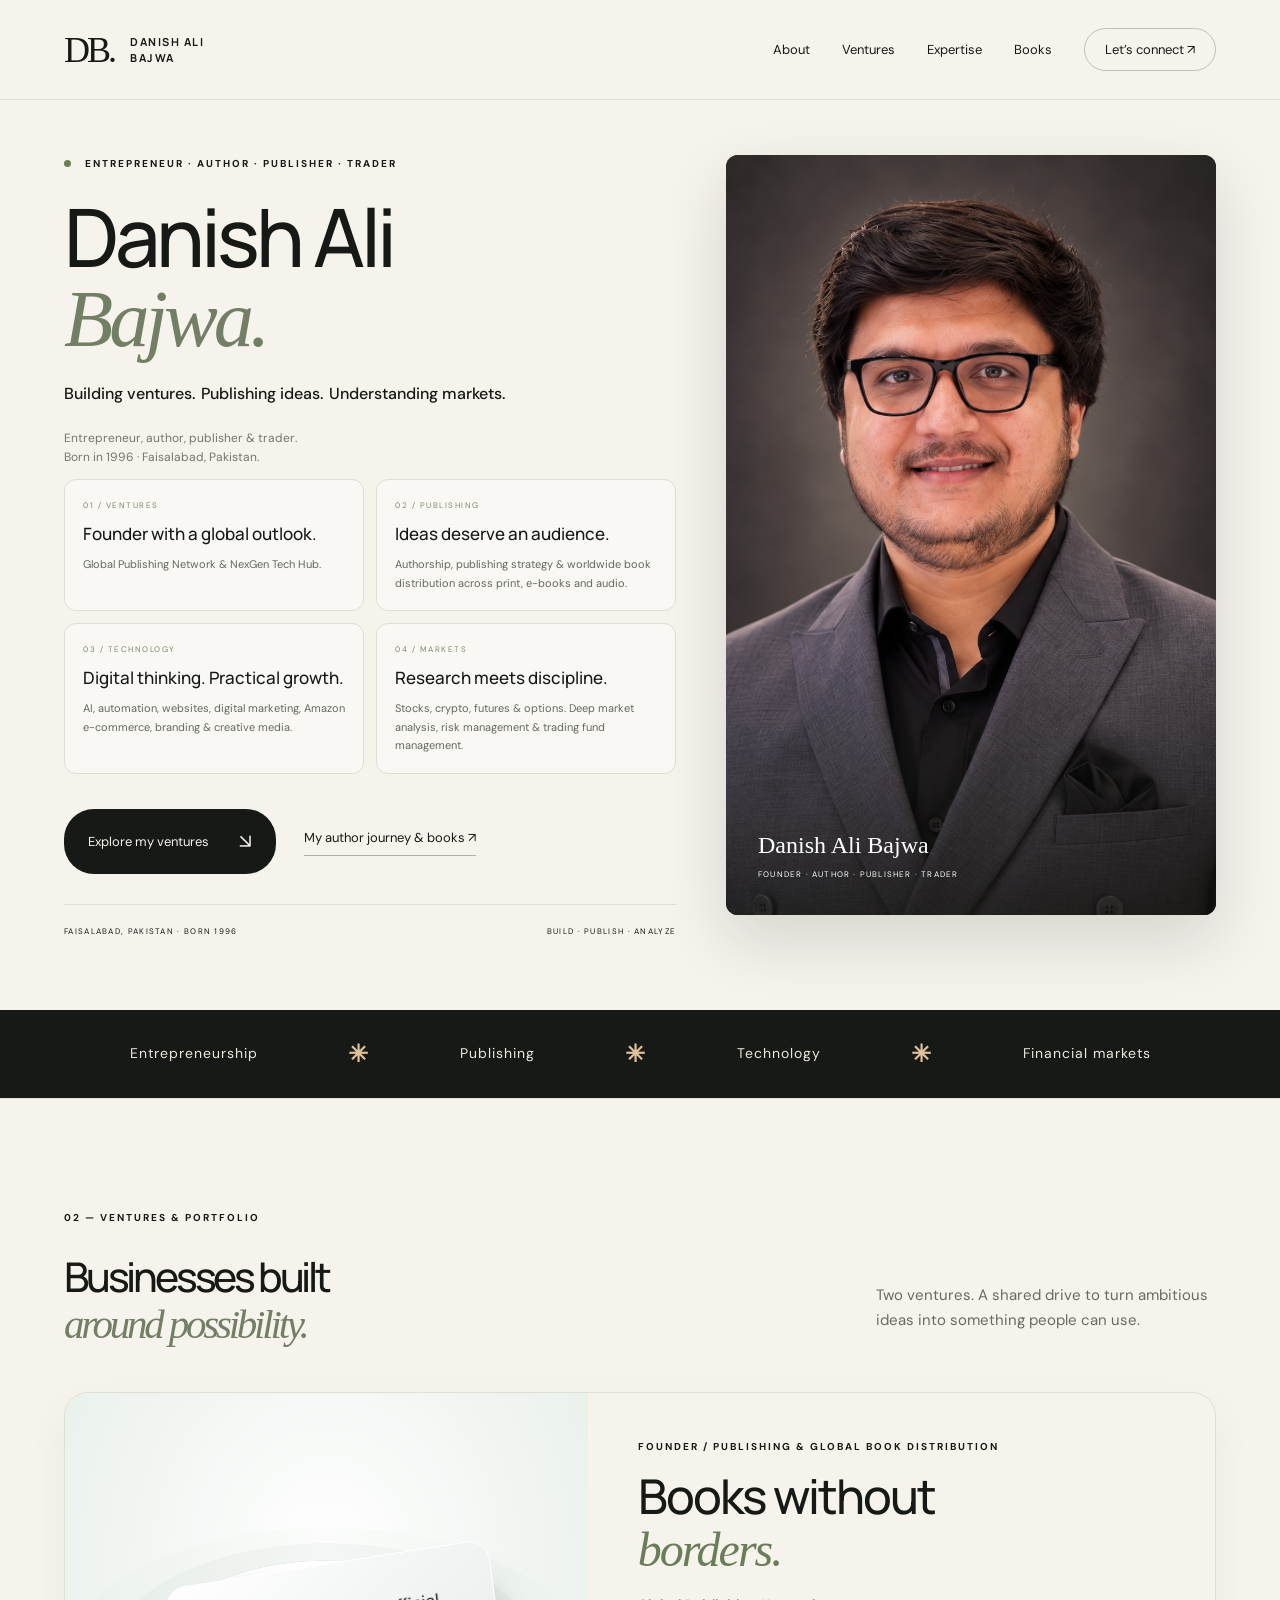
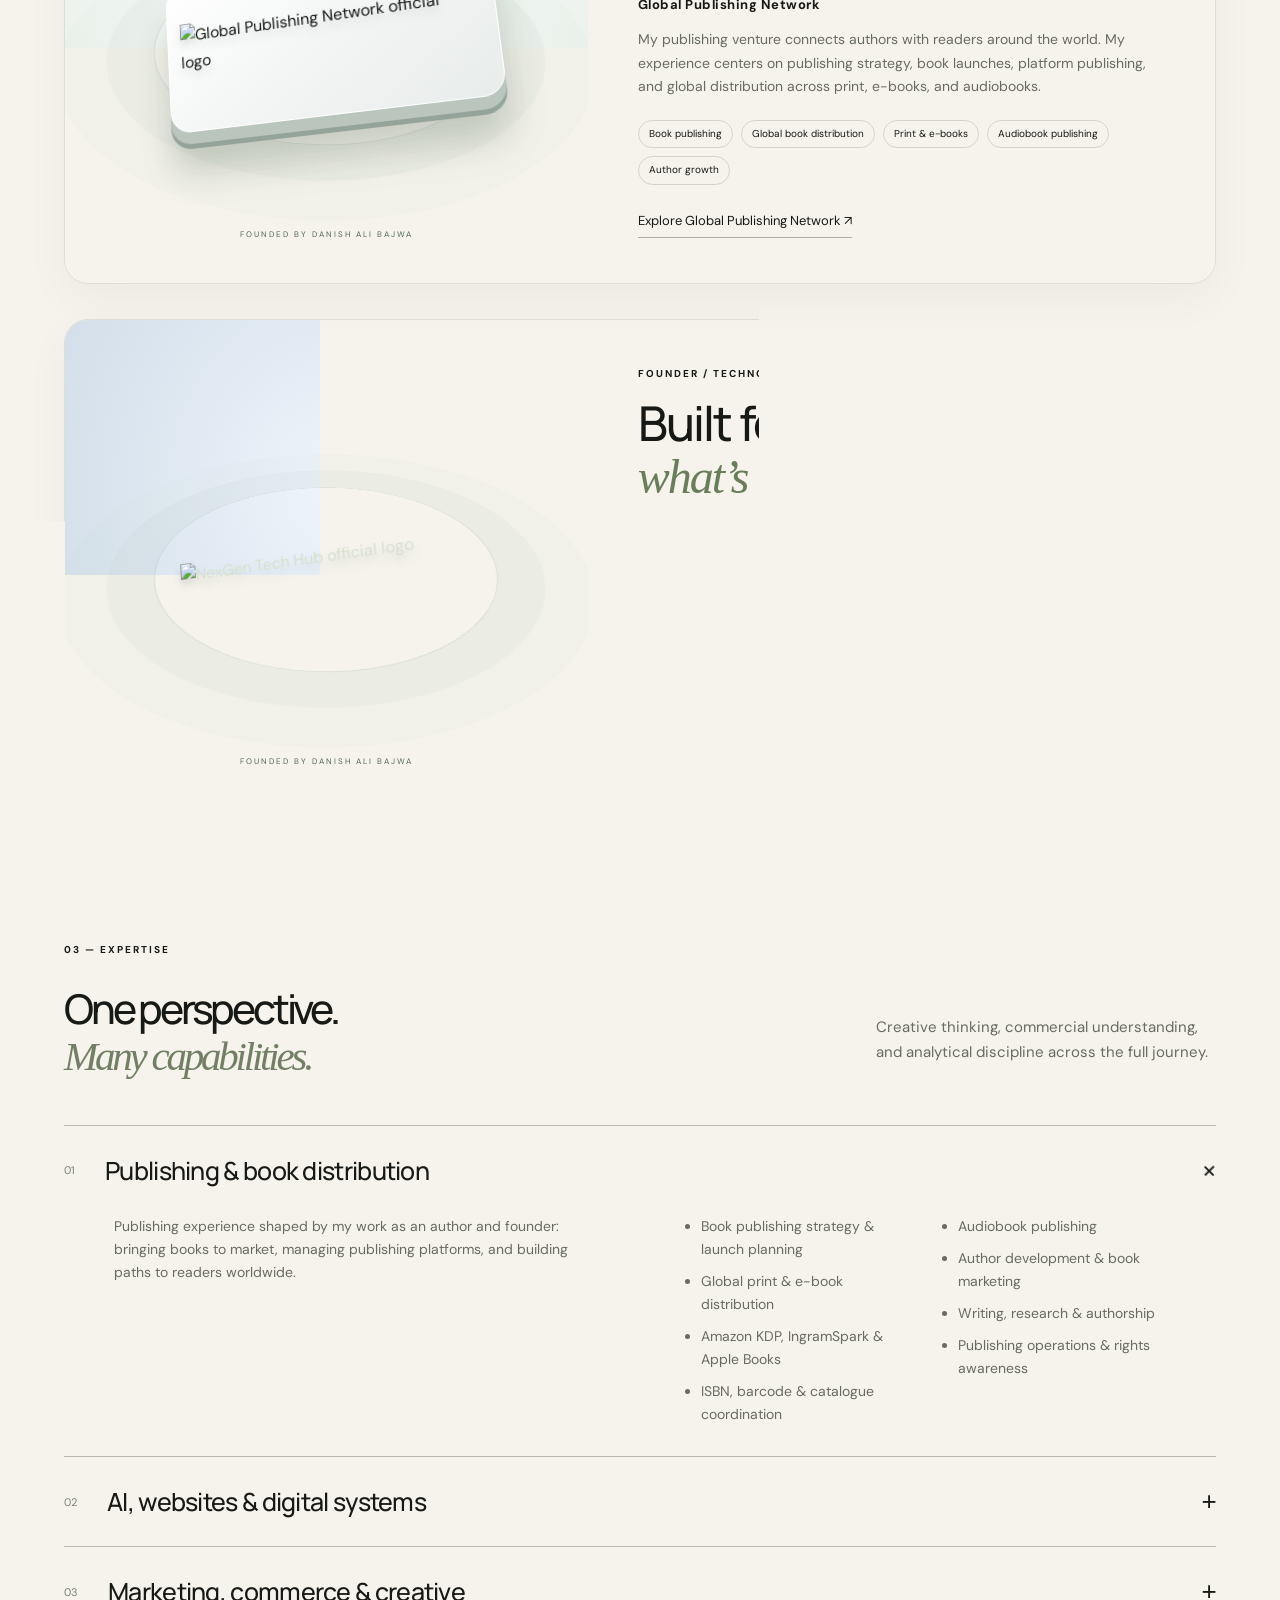
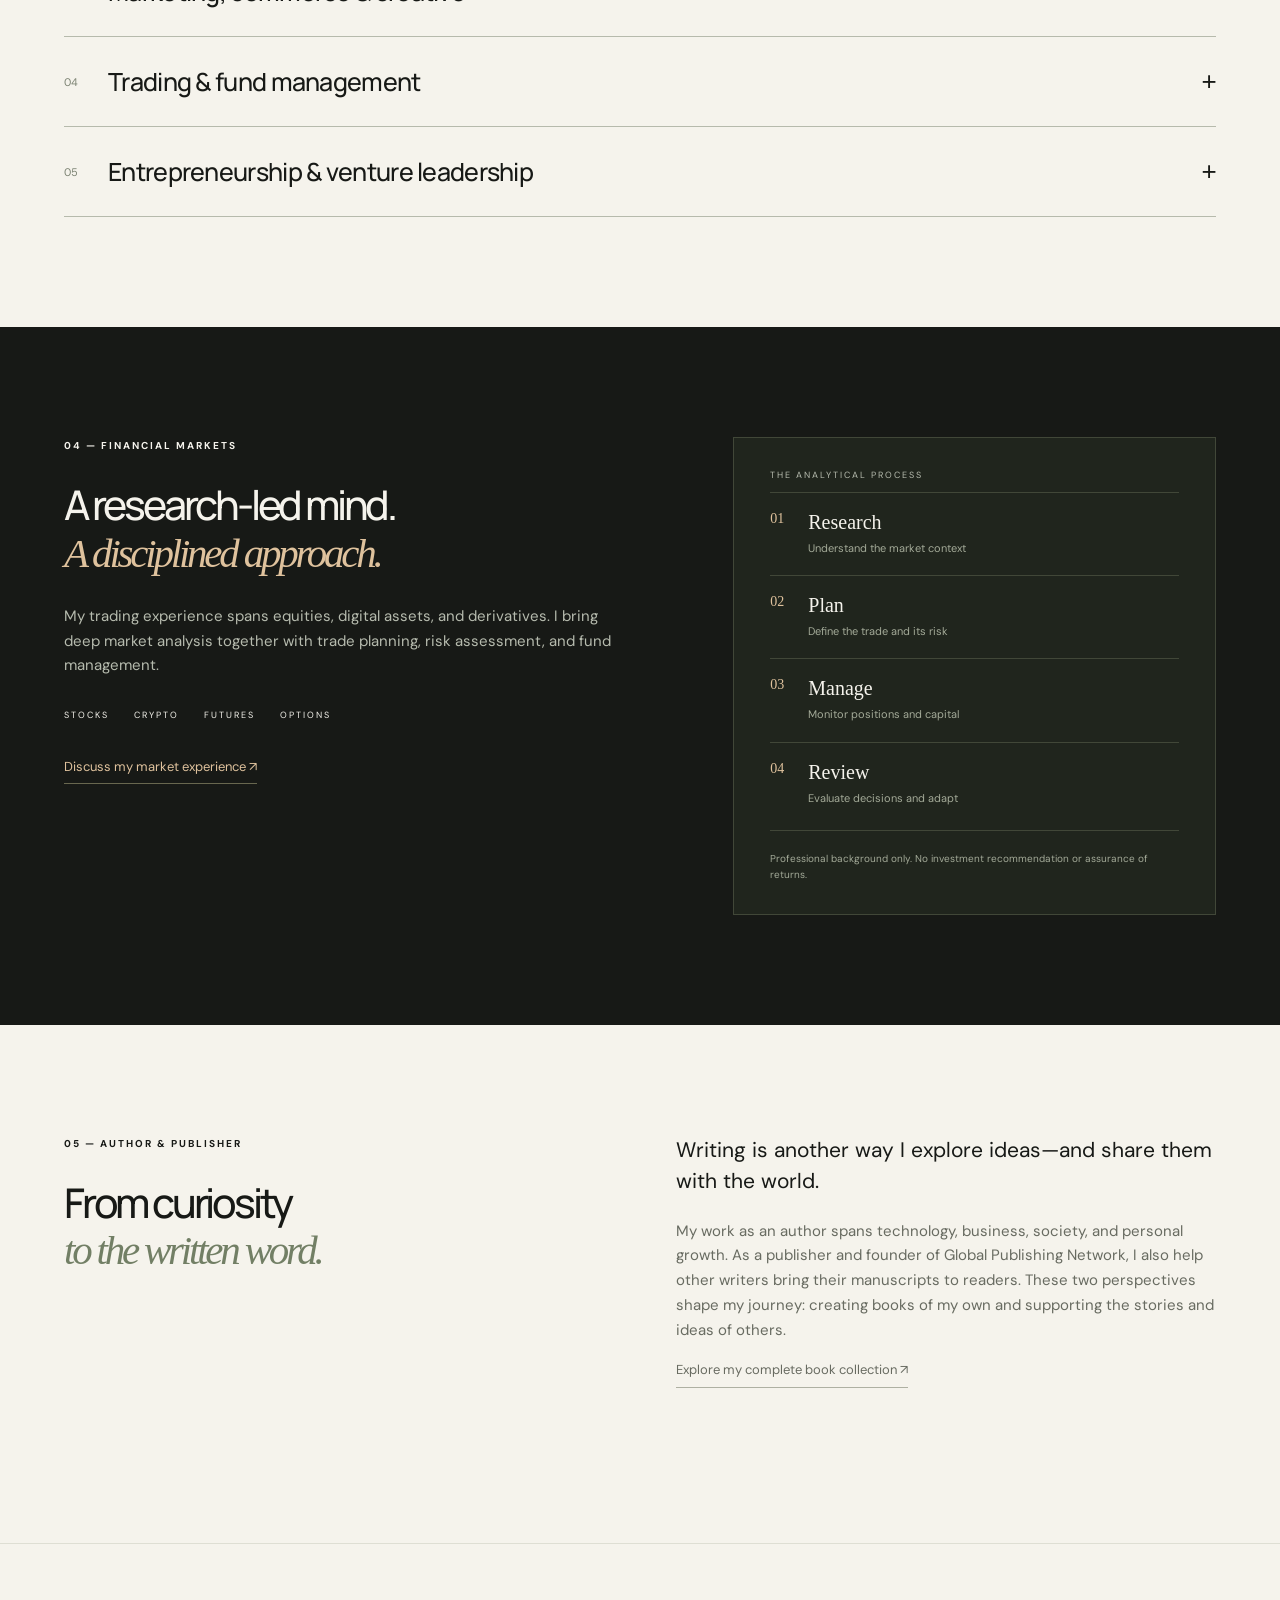
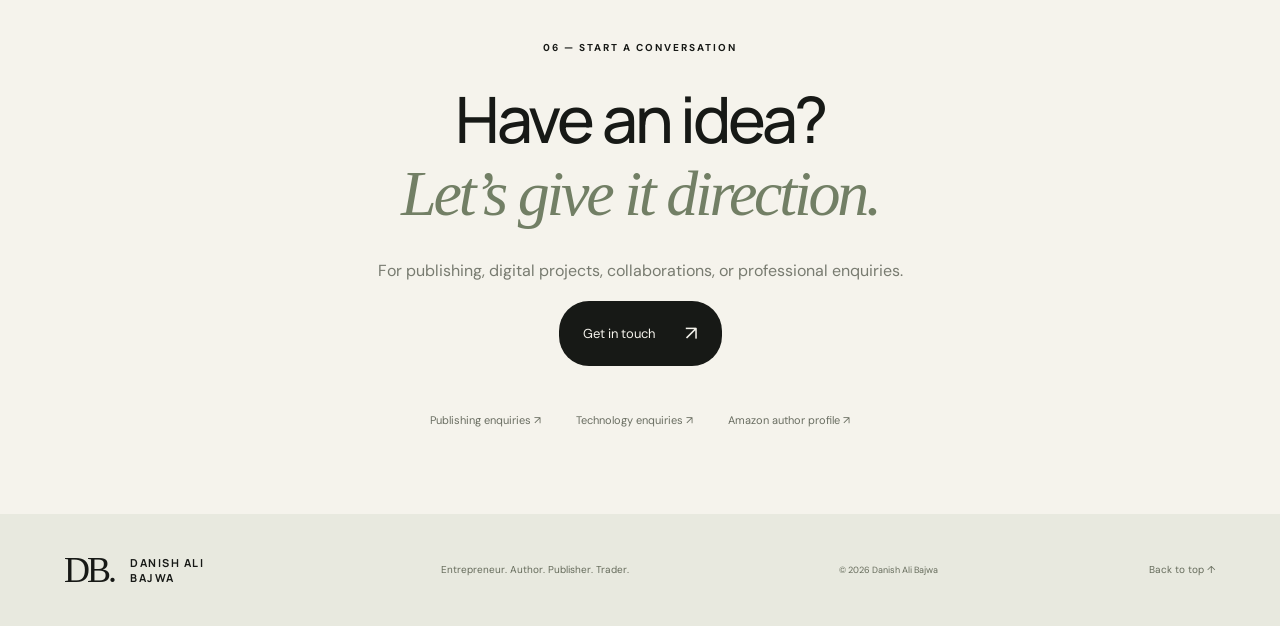
==== commit 61f25b73: "Add modern motion and dimensional venture cards" ====
--- a/index.html
+++ b/index.html
@@ -1,9 +1,9 @@
 <!doctype html>
-<html lang="en"><head><meta charset="utf-8"><meta name="viewport" content="width=device-width, initial-scale=1"><meta name="description" content="Danish Ali Bajwa — entrepreneur, founder of Global Publishing Network and NexGen Tech Hub, author, publisher and stock and crypto trader."><meta name="theme-color" content="#171916"><title>Danish Ali Bajwa | Entrepreneur, Author & Trader</title><link rel="icon" href="monogram.svg"><link rel="stylesheet" href="style.css?v=profile3"><script src="app.js" defer></script><link rel="canonical" href="https://danishalibajwa.github.io/"><meta property="og:type" content="website"><meta property="og:title" content="Danish Ali Bajwa | Entrepreneur, Author &amp; Trader"><meta property="og:description" content="Explore my ventures, publishing and technology expertise, market experience, and book library."><meta property="og:image" content="https://danishalibajwa.github.io/danish-headshot-v2.jpg"><meta property="og:url" content="https://danishalibajwa.github.io/"><meta name="twitter:card" content="summary_large_image"></head>
+<html lang="en"><head><meta charset="utf-8"><meta name="viewport" content="width=device-width, initial-scale=1"><meta name="description" content="Danish Ali Bajwa — entrepreneur, founder of Global Publishing Network and NexGen Tech Hub, author, publisher and stock and crypto trader."><meta name="theme-color" content="#171916"><title>Danish Ali Bajwa | Entrepreneur, Author & Trader</title><link rel="icon" href="monogram.svg"><link rel="stylesheet" href="style.css?v=modern4"><script src="app.js?v=modern4" defer></script><link rel="canonical" href="https://danishalibajwa.github.io/"><meta property="og:type" content="website"><meta property="og:title" content="Danish Ali Bajwa | Entrepreneur, Author &amp; Trader"><meta property="og:description" content="Explore my ventures, publishing and technology expertise, market experience, and book library."><meta property="og:image" content="https://danishalibajwa.github.io/danish-headshot-v2.jpg"><meta property="og:url" content="https://danishalibajwa.github.io/"><meta name="twitter:card" content="summary_large_image"></head>
 <body><a class="skip" href="#main">Skip to content</a><header><a class="brand" href="index.html"><span class="mark">DB.</span><span>DANISH ALI BAJWA</span></a><button class="menu" aria-expanded="false" aria-controls="navigation">Menu +</button><nav id="navigation" aria-label="Main navigation"><a href="#about">About</a><a href="#ventures">Ventures</a><a href="#expertise">Expertise</a><a href="books.html">Books</a><a class="nav-contact" href="#contact">Let’s connect ↗</a></nav></header>
-<main id="main"><section id="about" class="hero profile-hero"><div class="hero-copy"><p class="eyebrow"><span class="dot"></span> ENTREPRENEUR · AUTHOR · PUBLISHER · TRADER</p><h1>Danish Ali<br><em>Bajwa.</em></h1><p class="profile-title">Building ventures. Publishing ideas. Understanding markets.</p><div class="profile-bio"><p>I’m an entrepreneur, author, publisher, and stock and crypto trader, born in 1996 in Faisalabad, Pakistan. I founded <strong>Global Publishing Network</strong> and <strong>NexGen Tech Hub</strong>, bringing together my experience in publishing, technology, and business.</p><p>My publishing work focuses on bringing books to market and connecting authors with readers through global book distribution. I also write across technology, business, society, and personal growth.</p><p>Through NexGen Tech Hub, my work spans AI and automation, websites, digital marketing, Amazon e-commerce, branding, and creative media. In financial markets, I combine deep market analysis with stock and crypto trading, futures and options, risk management, and trading fund management.</p></div><div class="actions"><a class="button" href="#ventures">Explore my ventures <span>↘</span></a><a class="text-link" href="books.html">My author journey &amp; books ↗</a></div><div class="hero-note"><span>FAISALABAD, PAKISTAN · BORN 1996</span><span>BUILD · PUBLISH · ANALYZE</span></div></div><figure class="portrait"><img src="danish-headshot-v2.jpg" alt="Professional portrait of Danish Ali Bajwa" fetchpriority="high"><figcaption><span>Danish Ali Bajwa</span><small>FOUNDER · AUTHOR · PUBLISHER · TRADER</small></figcaption></figure></section>
+<main id="main"><section id="about" class="hero profile-hero"><div class="hero-copy"><p class="eyebrow"><span class="dot"></span> ENTREPRENEUR · AUTHOR · PUBLISHER · TRADER</p><h1>Danish Ali<br><em>Bajwa.</em></h1><p class="profile-title"><span>Building ventures.</span><span>Publishing ideas.</span><span>Understanding markets.</span></p><p class="bio-origin">Entrepreneur, author, publisher &amp; trader.<br>Born in 1996 · Faisalabad, Pakistan.</p><div class="profile-bio bio-cards"><a href="#ventures"><span class="bio-number">01 / VENTURES</span><strong>Founder with a global outlook.</strong><span>Global Publishing Network &amp; NexGen Tech Hub.</span></a><a href="#author"><span class="bio-number">02 / PUBLISHING</span><strong>Ideas deserve an audience.</strong><span>Authorship, publishing strategy &amp; worldwide book distribution across print, e-books and audio.</span></a><a href="#expertise"><span class="bio-number">03 / TECHNOLOGY</span><strong>Digital thinking. Practical growth.</strong><span>AI, automation, websites, digital marketing, Amazon e-commerce, branding &amp; creative media.</span></a><a href="#markets"><span class="bio-number">04 / MARKETS</span><strong>Research meets discipline.</strong><span>Stocks, crypto, futures &amp; options. Deep market analysis, risk management &amp; trading fund management.</span></a></div><div class="actions"><a class="button" href="#ventures">Explore my ventures <span>↘</span></a><a class="text-link" href="books.html">My author journey &amp; books ↗</a></div><div class="hero-note"><span>FAISALABAD, PAKISTAN · BORN 1996</span><span>BUILD · PUBLISH · ANALYZE</span></div></div><figure class="portrait"><img src="danish-headshot-v2.jpg" alt="Professional portrait of Danish Ali Bajwa" fetchpriority="high"><figcaption><span>Danish Ali Bajwa</span><small>FOUNDER · AUTHOR · PUBLISHER · TRADER</small></figcaption></figure></section>
 <div class="discipline-strip"><span>Entrepreneurship</span><b>✳</b><span>Publishing</span><b>✳</b><span>Technology</span><b>✳</b><span>Financial markets</span></div>
-<section id="ventures" class="section ventures"><div class="section-title"><div><p class="eyebrow">02 — VENTURES & PORTFOLIO</p><h2>Businesses built<br><em>around possibility.</em></h2></div><p>Two ventures. A shared drive to turn ambitious ideas into something people can use.</p></div><article class="venture publishing"><div class="venture-art company-logo"><img src="https://static.wixstatic.com/media/40222c_ba9d4e37f1ae4a968f61423fa95b2809~mv2.png" alt="Global Publishing Network official logo"></div><div class="venture-content"><p class="eyebrow">FOUNDER / PUBLISHING & GLOBAL BOOK DISTRIBUTION</p><h3>Global Publishing Network</h3><p>My publishing venture connects authors with readers around the world. My experience centers on publishing strategy, book launches, platform publishing, and global distribution across print, e-books, and audiobooks.</p><ul class="tags"><li>Book publishing</li><li>Global book distribution</li><li>Print &amp; e-books</li><li>Audiobook publishing</li><li>Author growth</li></ul><a class="text-link" href="https://www.globalpublishingnetwork.com/" target="_blank" rel="noopener">Explore Global Publishing Network ↗</a></div></article><article class="venture technology"><div class="venture-art company-logo"><img src="https://static.wixstatic.com/media/129a46_6061b0cbcad141c29deda202aa7c40fa~mv2.png" alt="NexGen Tech Hub official logo"></div><div class="venture-content"><p class="eyebrow">FOUNDER / TECHNOLOGY & DIGITAL GROWTH</p><h3>NexGen Tech Hub</h3><p>AI-powered business solutions, websites, digital marketing, Amazon e-commerce support, and creative media services designed around the needs of growing businesses.</p><ul class="tags"><li>AI & automation</li><li>Web development</li><li>SEO & PPC</li><li>Amazon e-commerce</li><li>Branding & media</li></ul><a class="text-link" href="https://www.nexgentechhub.com/" target="_blank" rel="noopener">Explore NexGen Tech Hub ↗</a></div></article></section>
+<section id="ventures" class="section ventures"><div class="section-title"><div><p class="eyebrow">02 — VENTURES & PORTFOLIO</p><h2>Businesses built<br><em>around possibility.</em></h2></div><p>Two ventures. A shared drive to turn ambitious ideas into something people can use.</p></div><article class="venture publishing"><div class="venture-art company-logo"><div class="logo-orbit" aria-hidden="true"></div><div class="logo-plinth"><img src="https://static.wixstatic.com/media/40222c_ba9d4e37f1ae4a968f61423fa95b2809~mv2.png" alt="Global Publishing Network official logo"></div><span class="logo-caption">FOUNDED BY DANISH ALI BAJWA</span></div><div class="venture-content"><p class="eyebrow">FOUNDER / PUBLISHING & GLOBAL BOOK DISTRIBUTION</p><h3>Books without<br><em>borders.</em></h3><p class="company-name">Global Publishing Network</p><p>My publishing venture connects authors with readers around the world. My experience centers on publishing strategy, book launches, platform publishing, and global distribution across print, e-books, and audiobooks.</p><ul class="tags"><li>Book publishing</li><li>Global book distribution</li><li>Print &amp; e-books</li><li>Audiobook publishing</li><li>Author growth</li></ul><a class="text-link" href="https://www.globalpublishingnetwork.com/" target="_blank" rel="noopener">Explore Global Publishing Network ↗</a></div></article><article class="venture technology"><div class="venture-art company-logo"><div class="logo-orbit" aria-hidden="true"></div><div class="logo-plinth"><img src="https://static.wixstatic.com/media/129a46_6061b0cbcad141c29deda202aa7c40fa~mv2.png" alt="NexGen Tech Hub official logo"></div><span class="logo-caption">FOUNDED BY DANISH ALI BAJWA</span></div><div class="venture-content"><p class="eyebrow">FOUNDER / TECHNOLOGY & DIGITAL GROWTH</p><h3>Built for<br><em>what’s next.</em></h3><p class="company-name">NexGen Tech Hub</p><p>AI-powered business solutions, websites, digital marketing, Amazon e-commerce support, and creative media services designed around the needs of growing businesses.</p><ul class="tags"><li>AI & automation</li><li>Web development</li><li>SEO & PPC</li><li>Amazon e-commerce</li><li>Branding & media</li></ul><a class="text-link" href="https://www.nexgentechhub.com/" target="_blank" rel="noopener">Explore NexGen Tech Hub ↗</a></div></article></section>
 <section id="expertise" class="section expertise"><div class="section-title"><div><p class="eyebrow">03 — EXPERTISE</p><h2>One perspective.<br><em>Many capabilities.</em></h2></div><p>Creative thinking, commercial understanding, and analytical discipline across the full journey.</p></div><div class="skill-list"><details open><summary><span>01</span>Publishing &amp; book distribution<b>+</b></summary><div><p>Publishing experience shaped by my work as an author and founder: bringing books to market, managing publishing platforms, and building paths to readers worldwide.</p><ul><li>Book publishing strategy &amp; launch planning</li><li>Global print &amp; e-book distribution</li><li>Amazon KDP, IngramSpark &amp; Apple Books</li><li>ISBN, barcode &amp; catalogue coordination</li><li>Audiobook publishing</li><li>Author development &amp; book marketing</li><li>Writing, research &amp; authorship</li><li>Publishing operations &amp; rights awareness</li></ul></div></details><details><summary><span>02</span>AI, websites & digital systems<b>+</b></summary><div><p>Practical digital solutions that connect technology with everyday business needs.</p><ul><li>AI chatbots & workflow automation</li><li>AI content generation & data analytics</li><li>Custom websites & online stores</li><li>Web management & maintenance</li><li>E-commerce experiences</li></ul></div></details><details><summary><span>03</span>Marketing, commerce & creative<b>+</b></summary><div><p>Connecting a strong brand with the right audience through digital campaigns and clear creative communication.</p><ul><li>Search engine optimization</li><li>PPC & digital advertising</li><li>Amazon account management & advertising</li><li>Product listing optimization</li><li>Graphic design & brand identity</li><li>Video editing & animation</li></ul></div></details><details><summary><span>04</span>Trading & fund management<b>+</b></summary><div><p>Market analysis and trading across stocks, cryptocurrencies, futures, and options, with attention to risk and capital allocation.</p><ul><li>Stock & crypto market analysis</li><li>Futures & options trading</li><li>Technical and market research</li><li>Trade planning & position management</li><li>Trading fund management</li><li>Risk assessment & capital allocation</li></ul></div></details><details><summary><span>05</span>Entrepreneurship & venture leadership<b>+</b></summary><div><p>Bringing strategy, service delivery, and creative execution together to build ventures with a clear purpose.</p><ul><li>Business development & service strategy</li><li>Client consultation</li><li>Cross-disciplinary project coordination</li><li>Digital business operations</li><li>Publishing & technology venture leadership</li></ul></div></details></div></section>
 <section id="markets" class="market section"><div><p class="eyebrow">04 — FINANCIAL MARKETS</p><h2>A research-led mind.<br><em>A disciplined approach.</em></h2><p>My trading experience spans equities, digital assets, and derivatives. I bring deep market analysis together with trade planning, risk assessment, and fund management.</p><div class="market-labels"><span>STOCKS</span><span>CRYPTO</span><span>FUTURES</span><span>OPTIONS</span></div><a class="text-link" href="mailto:champbajwa040@gmail.com?subject=Professional%20enquiry">Discuss my market experience ↗</a></div><div class="market-diagram"><p>THE ANALYTICAL PROCESS</p><ol><li><span>01</span><div><strong>Research</strong><small>Understand the market context</small></div></li><li><span>02</span><div><strong>Plan</strong><small>Define the trade and its risk</small></div></li><li><span>03</span><div><strong>Manage</strong><small>Monitor positions and capital</small></div></li><li><span>04</span><div><strong>Review</strong><small>Evaluate decisions and adapt</small></div></li></ol><small class="market-disclaimer">Professional background only. No investment recommendation or assurance of returns.</small></div></section>
 <section id="author" class="section selected-books"><div class="section-title"><div><p class="eyebrow">05 — AUTHOR &amp; PUBLISHER</p><h2>From curiosity<br><em>to the written word.</em></h2></div><div><p class="lead">Writing is another way I explore ideas—and share them with the world.</p><p>My work as an author spans technology, business, society, and personal growth. As a publisher and founder of Global Publishing Network, I also help other writers bring their manuscripts to readers. These two perspectives shape my journey: creating books of my own and supporting the stories and ideas of others.</p><a class="text-link" href="books.html">Explore my complete book collection ↗</a></div></div></section>
--- a/style.css
+++ b/style.css
@@ -12,3 +12,14 @@
 @media(max-width:760px){.profile-hero{grid-template-columns:1fr;padding-top:36px;gap:30px}.profile-hero h1{font-size:65px;letter-spacing:-3px}.profile-title{font-size:18px}.profile-bio{font-size:14px}.profile-hero .portrait{height:510px;max-width:440px}.company-logo{padding:40px}.selected-books .section-title>div:last-child{max-width:none}}
 
 .company-logo{forced-color-adjust:none;background:#fff!important}
+
+/* Motion, dimensional identity and venture storytelling */
+.profile-hero{gap:50px;grid-template-columns:1.25fr 1fr}.profile-hero h1{font-size:clamp(65px,6.3vw,92px)}.profile-title{display:flex;flex-wrap:wrap;gap:0 6px;font-size:16px}.profile-title span{animation:line-in .9s both}.profile-title span:nth-child(2){animation-delay:.12s}.profile-title span:nth-child(3){animation-delay:.24s}.bio-origin{color:var(--muted);font-size:12px;line-height:1.6}.bio-cards{display:grid;grid-template-columns:1fr 1fr;gap:12px;max-width:none}.bio-cards>a{display:flex;flex-direction:column;border:1px solid var(--line);padding:18px;border-radius:12px;background:#ffffff70;transition:transform .25s,box-shadow .25s}.bio-cards>a:hover{transform:translateY(-4px);box-shadow:0 10px 25px #17191612}.bio-cards strong{font:500 17px 'Manrope',sans-serif;line-height:1.4;margin:9px 0}.bio-cards span:last-child{font-size:11px;line-height:1.7}.bio-number{font-size:8px;letter-spacing:1.5px;color:#7b8868}.profile-hero .portrait{height:760px;box-shadow:0 25px 65px #17191624}.profile-hero h1{animation:line-in 1s both}.portrait{animation:portrait-in 1.2s both}.venture{border-radius:24px;overflow:hidden;box-shadow:0 15px 45px #1719160b;transition:box-shadow .4s,transform .4s;grid-template-columns:1fr 1.2fr;margin-top:35px}.venture:hover{box-shadow:0 25px 60px #1719161c}.venture h3{font-size:48px;letter-spacing:-2px;line-height:1.08;margin-bottom:18px}.venture h3 em{color:#687d58}.venture .company-name{font-size:13px!important;font-weight:700;letter-spacing:.5px;color:var(--ink)!important}.company-logo,.technology .company-logo{background:radial-gradient(ellipse at 50% 35%,#fff,#e5ede6)!important;perspective:900px;min-height:480px;isolation:isolate;forced-color-adjust:none}.technology .company-logo{background:radial-gradient(ellipse at 50% 35%,#edf4fb,#ccd9e5)!important}.logo-plinth{position:relative;display:grid;place-items:center;width:100%;max-width:340px;min-height:155px;padding:28px;background:linear-gradient(145deg,#fff,#e8eceb);border:1px solid #fff;border-radius:22px;box-shadow:0 12px 0 #b9c5bd,0 17px 0 #95a49b,0 40px 35px #21382835;transform:rotateX(12deg) rotateY(-14deg) rotateZ(-5deg);transform-style:preserve-3d;animation:logo-float 7s ease-in-out infinite;transition:transform .5s}.logo-plinth img{max-width:100%;transform:translateZ(35px);filter:drop-shadow(0 6px 4px #14302520)}.technology .logo-plinth{animation-delay:-3.5s}.logo-orbit{position:absolute;width:340px;height:340px;border:1px solid #9aacb655;border-radius:50%;transform:rotateX(58deg) rotateZ(-25deg);box-shadow:0 0 0 45px #aec1b318,0 0 0 90px #aec1b30b}.logo-caption{position:absolute;bottom:42px;font-size:8px;letter-spacing:2px;color:#52675c}.reveal{animation:section-in .8s both}.tags li{transition:transform .2s}.tags li:hover{transform:translateY(-3px)}.section-title h2{max-width:620px}.button{border-radius:30px}.discipline-strip{overflow:hidden}.discipline-strip b{animation:symbol-spin 18s linear infinite}.skill-list details{transition:background .25s}.skill-list details:hover{background:#dce2d22b}
+@keyframes line-in{from{opacity:0;transform:translateY(25px);filter:blur(5px)}to{opacity:1;transform:translateY(0);filter:blur(0)}}
+@keyframes portrait-in{from{opacity:0;transform:scale(.96)}to{opacity:1;transform:scale(1)}}
+@keyframes section-in{from{opacity:.35;transform:translateY(35px)}to{opacity:1;transform:translateY(0)}}
+@keyframes logo-float{0%,100%{transform:translateY(0) rotateX(12deg) rotateY(-14deg) rotateZ(-5deg)}50%{transform:translateY(-16px) rotateX(6deg) rotateY(10deg) rotateZ(2deg)}}
+@keyframes symbol-spin{to{transform:rotate(360deg)}}
+@media(max-width:1050px){.profile-hero{gap:30px}.bio-cards>a{padding:13px}.bio-cards strong{font-size:15px}.profile-hero .portrait{height:740px}.company-logo{padding:35px}.venture h3{font-size:40px}}
+@media(max-width:760px){.profile-hero{grid-template-columns:1fr}.profile-hero h1{font-size:66px}.profile-hero .portrait{height:530px}.bio-cards{gap:10px}.bio-cards>a{padding:15px}.bio-cards strong{font-size:16px}.venture{border-radius:20px;grid-template-columns:1fr}.company-logo,.technology .company-logo{min-height:320px;padding:45px}.logo-plinth{max-width:290px;min-height:135px}.logo-orbit{width:240px;height:240px}.logo-caption{bottom:25px}.venture h3{font-size:43px}.profile-title{font-size:15px}.logo-plinth{animation-duration:9s}}
+@media(prefers-reduced-motion:reduce){*,*::before,*::after{animation:none!important;transition:none!important;scroll-behavior:auto!important}}
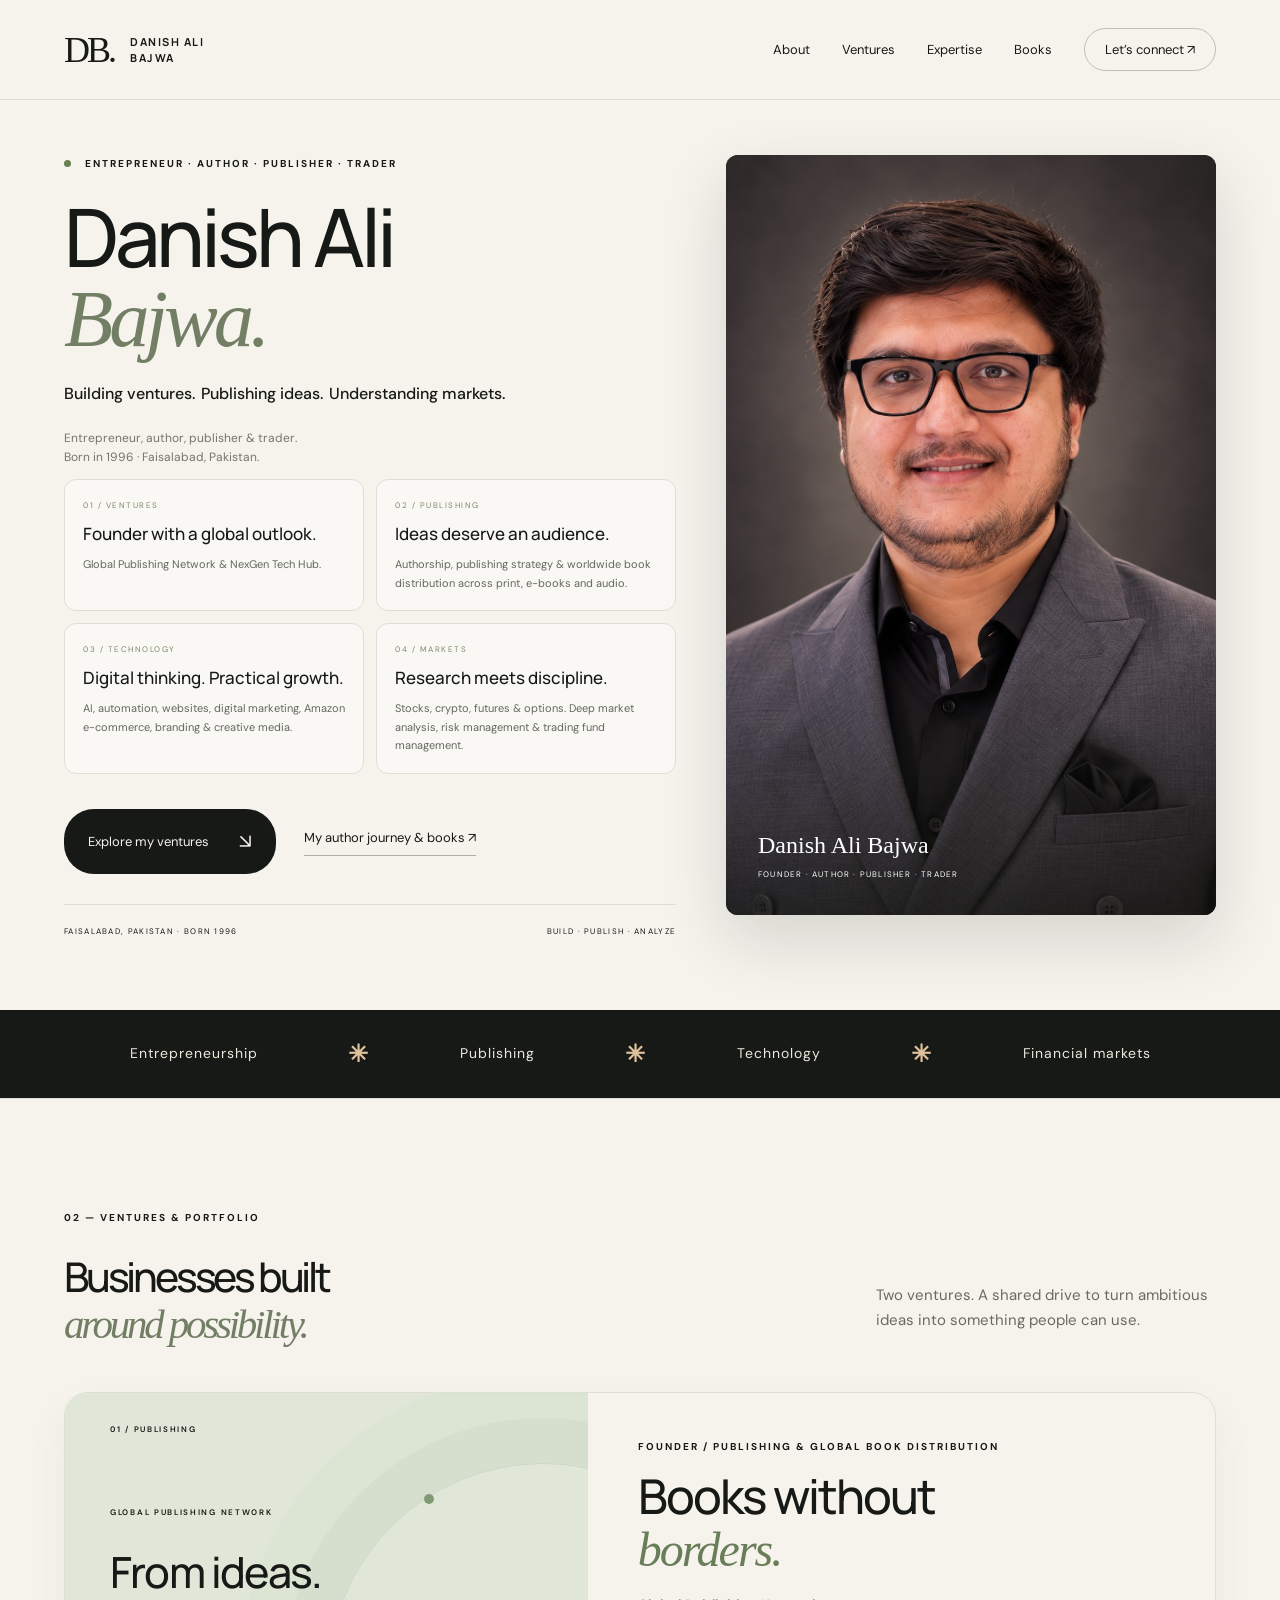
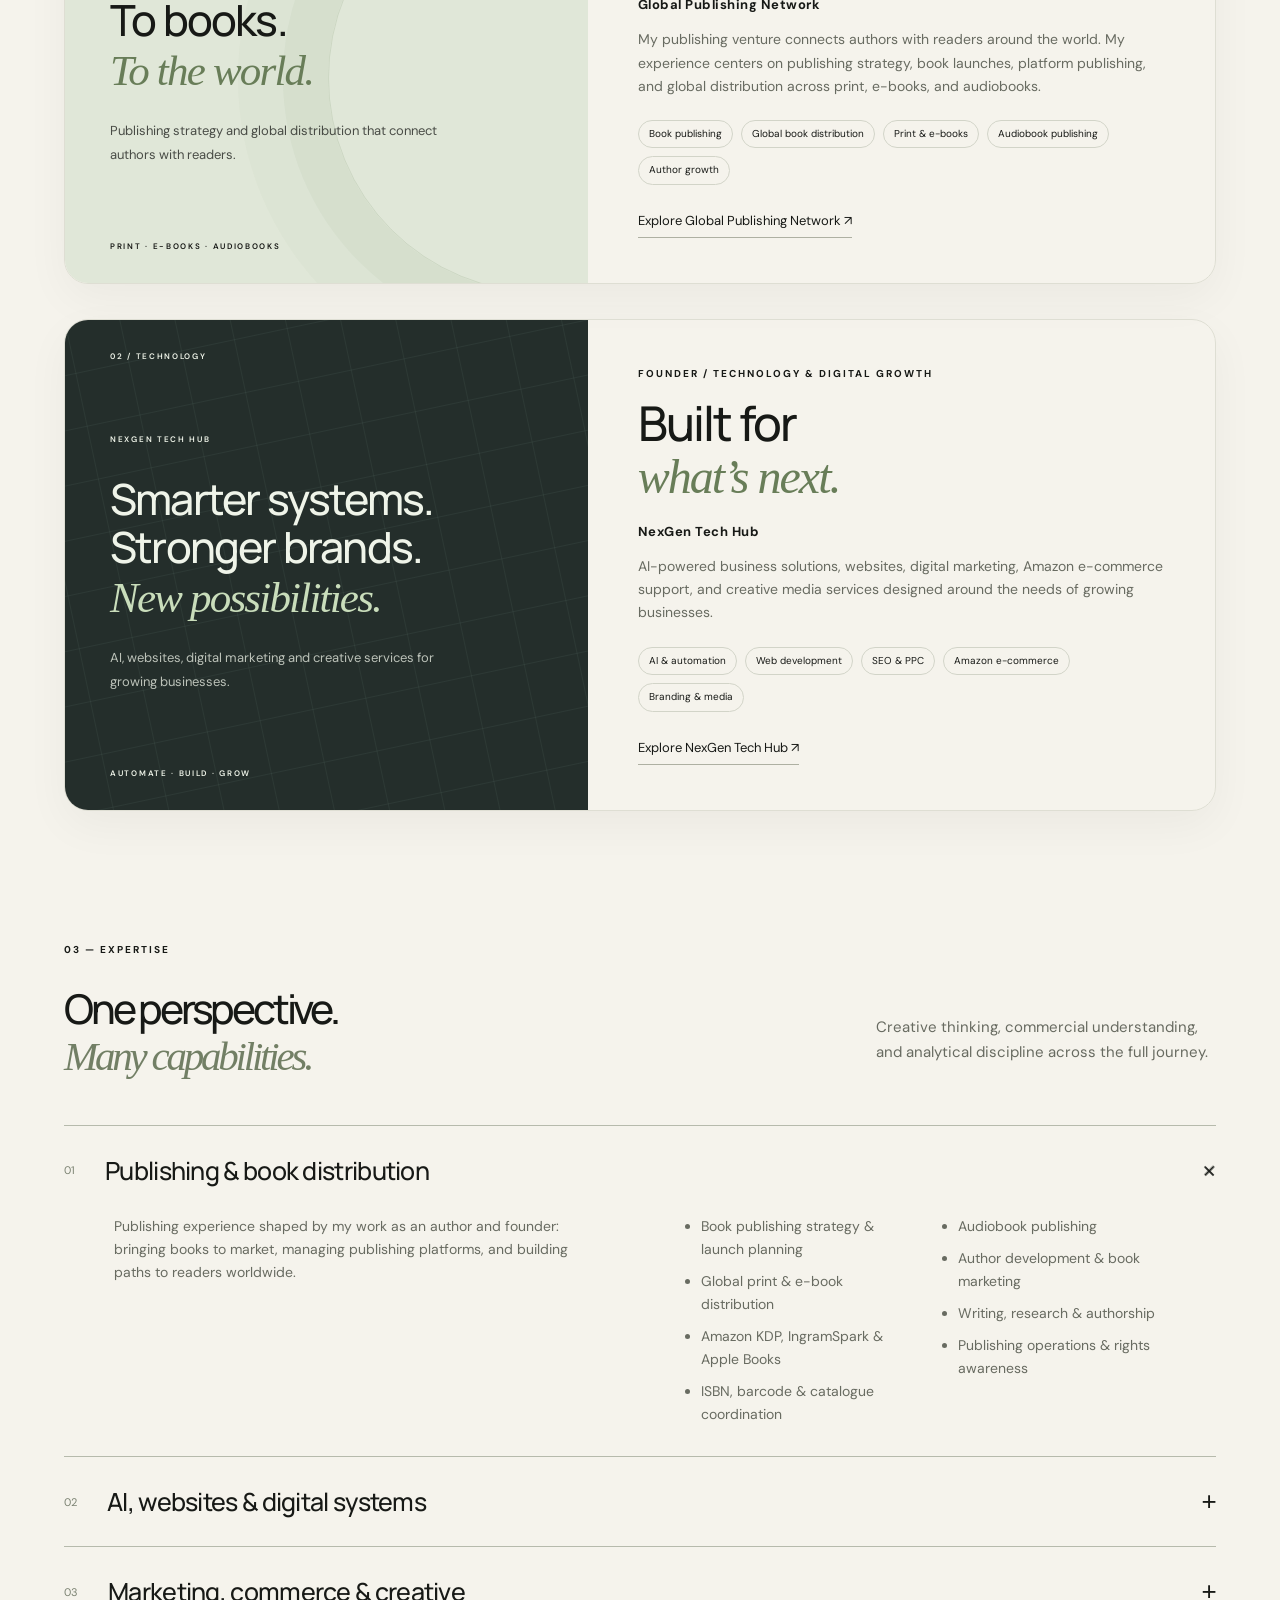
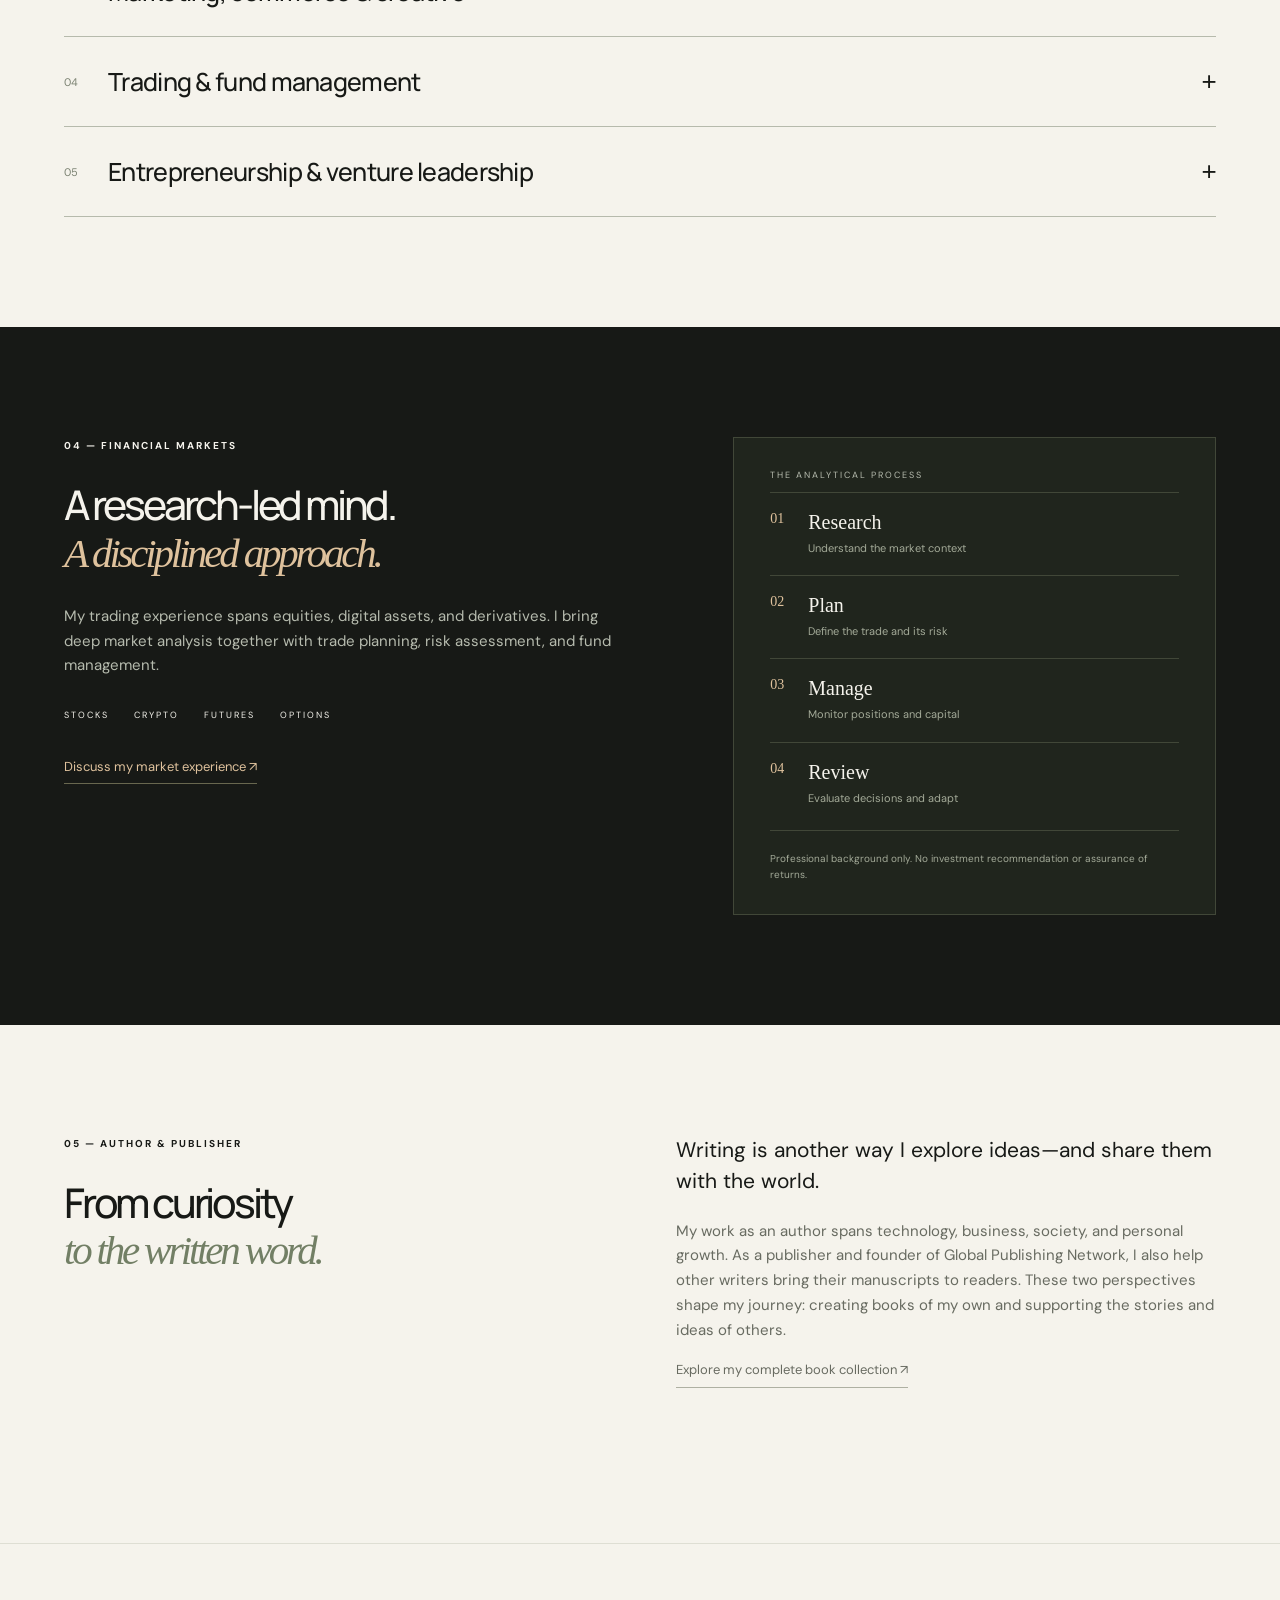
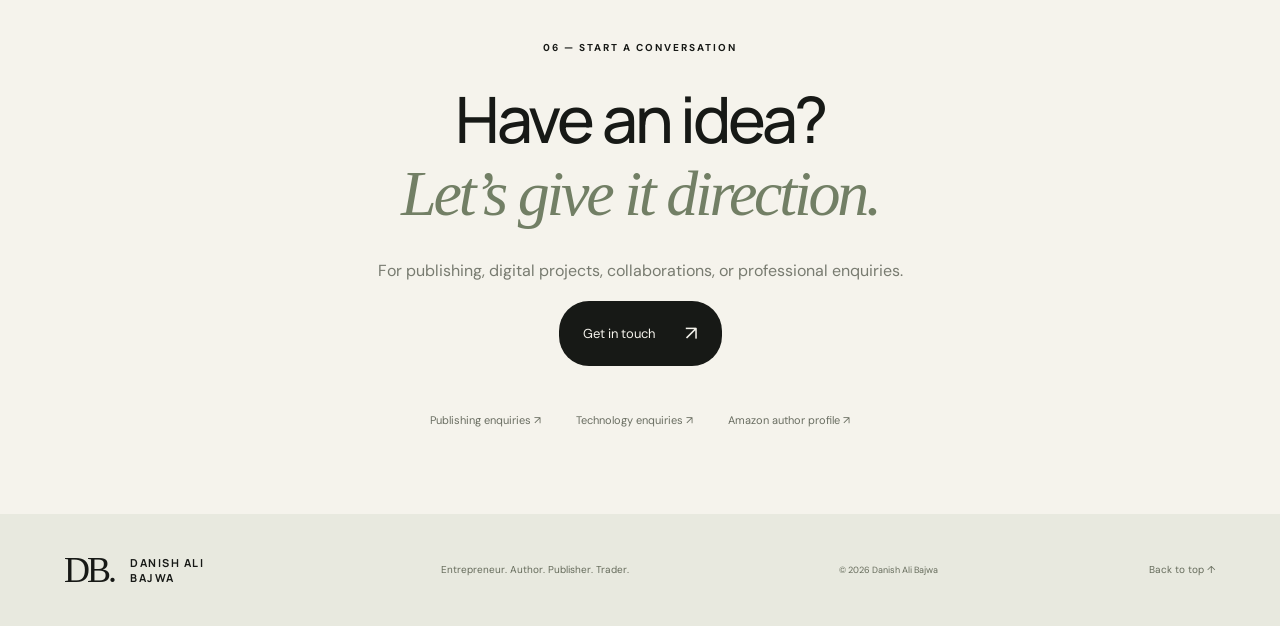
==== commit 8c5f5590: "Replace logos with business storytelling design" ====
--- a/index.html
+++ b/index.html
@@ -1,9 +1,9 @@
 <!doctype html>
-<html lang="en"><head><meta charset="utf-8"><meta name="viewport" content="width=device-width, initial-scale=1"><meta name="description" content="Danish Ali Bajwa — entrepreneur, founder of Global Publishing Network and NexGen Tech Hub, author, publisher and stock and crypto trader."><meta name="theme-color" content="#171916"><title>Danish Ali Bajwa | Entrepreneur, Author & Trader</title><link rel="icon" href="monogram.svg"><link rel="stylesheet" href="style.css?v=modern4"><script src="app.js?v=modern4" defer></script><link rel="canonical" href="https://danishalibajwa.github.io/"><meta property="og:type" content="website"><meta property="og:title" content="Danish Ali Bajwa | Entrepreneur, Author &amp; Trader"><meta property="og:description" content="Explore my ventures, publishing and technology expertise, market experience, and book library."><meta property="og:image" content="https://danishalibajwa.github.io/danish-headshot-v2.jpg"><meta property="og:url" content="https://danishalibajwa.github.io/"><meta name="twitter:card" content="summary_large_image"></head>
+<html lang="en"><head><meta charset="utf-8"><meta name="viewport" content="width=device-width, initial-scale=1"><meta name="description" content="Danish Ali Bajwa — entrepreneur, founder of Global Publishing Network and NexGen Tech Hub, author, publisher and stock and crypto trader."><meta name="theme-color" content="#171916"><title>Danish Ali Bajwa | Entrepreneur, Author & Trader</title><link rel="icon" href="monogram.svg"><link rel="stylesheet" href="style.css?v=business5"><script src="app.js?v=business5" defer></script><link rel="canonical" href="https://danishalibajwa.github.io/"><meta property="og:type" content="website"><meta property="og:title" content="Danish Ali Bajwa | Entrepreneur, Author &amp; Trader"><meta property="og:description" content="Explore my ventures, publishing and technology expertise, market experience, and book library."><meta property="og:image" content="https://danishalibajwa.github.io/danish-headshot-v2.jpg"><meta property="og:url" content="https://danishalibajwa.github.io/"><meta name="twitter:card" content="summary_large_image"></head>
 <body><a class="skip" href="#main">Skip to content</a><header><a class="brand" href="index.html"><span class="mark">DB.</span><span>DANISH ALI BAJWA</span></a><button class="menu" aria-expanded="false" aria-controls="navigation">Menu +</button><nav id="navigation" aria-label="Main navigation"><a href="#about">About</a><a href="#ventures">Ventures</a><a href="#expertise">Expertise</a><a href="books.html">Books</a><a class="nav-contact" href="#contact">Let’s connect ↗</a></nav></header>
 <main id="main"><section id="about" class="hero profile-hero"><div class="hero-copy"><p class="eyebrow"><span class="dot"></span> ENTREPRENEUR · AUTHOR · PUBLISHER · TRADER</p><h1>Danish Ali<br><em>Bajwa.</em></h1><p class="profile-title"><span>Building ventures.</span><span>Publishing ideas.</span><span>Understanding markets.</span></p><p class="bio-origin">Entrepreneur, author, publisher &amp; trader.<br>Born in 1996 · Faisalabad, Pakistan.</p><div class="profile-bio bio-cards"><a href="#ventures"><span class="bio-number">01 / VENTURES</span><strong>Founder with a global outlook.</strong><span>Global Publishing Network &amp; NexGen Tech Hub.</span></a><a href="#author"><span class="bio-number">02 / PUBLISHING</span><strong>Ideas deserve an audience.</strong><span>Authorship, publishing strategy &amp; worldwide book distribution across print, e-books and audio.</span></a><a href="#expertise"><span class="bio-number">03 / TECHNOLOGY</span><strong>Digital thinking. Practical growth.</strong><span>AI, automation, websites, digital marketing, Amazon e-commerce, branding &amp; creative media.</span></a><a href="#markets"><span class="bio-number">04 / MARKETS</span><strong>Research meets discipline.</strong><span>Stocks, crypto, futures &amp; options. Deep market analysis, risk management &amp; trading fund management.</span></a></div><div class="actions"><a class="button" href="#ventures">Explore my ventures <span>↘</span></a><a class="text-link" href="books.html">My author journey &amp; books ↗</a></div><div class="hero-note"><span>FAISALABAD, PAKISTAN · BORN 1996</span><span>BUILD · PUBLISH · ANALYZE</span></div></div><figure class="portrait"><img src="danish-headshot-v2.jpg" alt="Professional portrait of Danish Ali Bajwa" fetchpriority="high"><figcaption><span>Danish Ali Bajwa</span><small>FOUNDER · AUTHOR · PUBLISHER · TRADER</small></figcaption></figure></section>
 <div class="discipline-strip"><span>Entrepreneurship</span><b>✳</b><span>Publishing</span><b>✳</b><span>Technology</span><b>✳</b><span>Financial markets</span></div>
-<section id="ventures" class="section ventures"><div class="section-title"><div><p class="eyebrow">02 — VENTURES & PORTFOLIO</p><h2>Businesses built<br><em>around possibility.</em></h2></div><p>Two ventures. A shared drive to turn ambitious ideas into something people can use.</p></div><article class="venture publishing"><div class="venture-art company-logo"><div class="logo-orbit" aria-hidden="true"></div><div class="logo-plinth"><img src="https://static.wixstatic.com/media/40222c_ba9d4e37f1ae4a968f61423fa95b2809~mv2.png" alt="Global Publishing Network official logo"></div><span class="logo-caption">FOUNDED BY DANISH ALI BAJWA</span></div><div class="venture-content"><p class="eyebrow">FOUNDER / PUBLISHING & GLOBAL BOOK DISTRIBUTION</p><h3>Books without<br><em>borders.</em></h3><p class="company-name">Global Publishing Network</p><p>My publishing venture connects authors with readers around the world. My experience centers on publishing strategy, book launches, platform publishing, and global distribution across print, e-books, and audiobooks.</p><ul class="tags"><li>Book publishing</li><li>Global book distribution</li><li>Print &amp; e-books</li><li>Audiobook publishing</li><li>Author growth</li></ul><a class="text-link" href="https://www.globalpublishingnetwork.com/" target="_blank" rel="noopener">Explore Global Publishing Network ↗</a></div></article><article class="venture technology"><div class="venture-art company-logo"><div class="logo-orbit" aria-hidden="true"></div><div class="logo-plinth"><img src="https://static.wixstatic.com/media/129a46_6061b0cbcad141c29deda202aa7c40fa~mv2.png" alt="NexGen Tech Hub official logo"></div><span class="logo-caption">FOUNDED BY DANISH ALI BAJWA</span></div><div class="venture-content"><p class="eyebrow">FOUNDER / TECHNOLOGY & DIGITAL GROWTH</p><h3>Built for<br><em>what’s next.</em></h3><p class="company-name">NexGen Tech Hub</p><p>AI-powered business solutions, websites, digital marketing, Amazon e-commerce support, and creative media services designed around the needs of growing businesses.</p><ul class="tags"><li>AI & automation</li><li>Web development</li><li>SEO & PPC</li><li>Amazon e-commerce</li><li>Branding & media</li></ul><a class="text-link" href="https://www.nexgentechhub.com/" target="_blank" rel="noopener">Explore NexGen Tech Hub ↗</a></div></article></section>
+<section id="ventures" class="section ventures"><div class="section-title"><div><p class="eyebrow">02 — VENTURES & PORTFOLIO</p><h2>Businesses built<br><em>around possibility.</em></h2></div><p>Two ventures. A shared drive to turn ambitious ideas into something people can use.</p></div><article class="venture publishing"><div class="venture-art business-story publishing-story"><span class="story-index">01 / PUBLISHING</span><div class="story-rings" aria-hidden="true"></div><div class="story-copy"><span class="story-kicker">GLOBAL PUBLISHING NETWORK</span><h3>From ideas.<br>To books.<br><em>To the world.</em></h3><p>Publishing strategy and global distribution that connect authors with readers.</p></div><span class="story-foot">PRINT · E-BOOKS · AUDIOBOOKS</span></div><div class="venture-content"><p class="eyebrow">FOUNDER / PUBLISHING & GLOBAL BOOK DISTRIBUTION</p><h3>Books without<br><em>borders.</em></h3><p class="company-name">Global Publishing Network</p><p>My publishing venture connects authors with readers around the world. My experience centers on publishing strategy, book launches, platform publishing, and global distribution across print, e-books, and audiobooks.</p><ul class="tags"><li>Book publishing</li><li>Global book distribution</li><li>Print &amp; e-books</li><li>Audiobook publishing</li><li>Author growth</li></ul><a class="text-link" href="https://www.globalpublishingnetwork.com/" target="_blank" rel="noopener">Explore Global Publishing Network ↗</a></div></article><article class="venture technology"><div class="venture-art business-story technology-story"><span class="story-index">02 / TECHNOLOGY</span><div class="story-grid" aria-hidden="true"></div><div class="story-copy"><span class="story-kicker">NEXGEN TECH HUB</span><h3>Smarter systems.<br>Stronger brands.<br><em>New possibilities.</em></h3><p>AI, websites, digital marketing and creative services for growing businesses.</p></div><span class="story-foot">AUTOMATE · BUILD · GROW</span></div><div class="venture-content"><p class="eyebrow">FOUNDER / TECHNOLOGY & DIGITAL GROWTH</p><h3>Built for<br><em>what’s next.</em></h3><p class="company-name">NexGen Tech Hub</p><p>AI-powered business solutions, websites, digital marketing, Amazon e-commerce support, and creative media services designed around the needs of growing businesses.</p><ul class="tags"><li>AI & automation</li><li>Web development</li><li>SEO & PPC</li><li>Amazon e-commerce</li><li>Branding & media</li></ul><a class="text-link" href="https://www.nexgentechhub.com/" target="_blank" rel="noopener">Explore NexGen Tech Hub ↗</a></div></article></section>
 <section id="expertise" class="section expertise"><div class="section-title"><div><p class="eyebrow">03 — EXPERTISE</p><h2>One perspective.<br><em>Many capabilities.</em></h2></div><p>Creative thinking, commercial understanding, and analytical discipline across the full journey.</p></div><div class="skill-list"><details open><summary><span>01</span>Publishing &amp; book distribution<b>+</b></summary><div><p>Publishing experience shaped by my work as an author and founder: bringing books to market, managing publishing platforms, and building paths to readers worldwide.</p><ul><li>Book publishing strategy &amp; launch planning</li><li>Global print &amp; e-book distribution</li><li>Amazon KDP, IngramSpark &amp; Apple Books</li><li>ISBN, barcode &amp; catalogue coordination</li><li>Audiobook publishing</li><li>Author development &amp; book marketing</li><li>Writing, research &amp; authorship</li><li>Publishing operations &amp; rights awareness</li></ul></div></details><details><summary><span>02</span>AI, websites & digital systems<b>+</b></summary><div><p>Practical digital solutions that connect technology with everyday business needs.</p><ul><li>AI chatbots & workflow automation</li><li>AI content generation & data analytics</li><li>Custom websites & online stores</li><li>Web management & maintenance</li><li>E-commerce experiences</li></ul></div></details><details><summary><span>03</span>Marketing, commerce & creative<b>+</b></summary><div><p>Connecting a strong brand with the right audience through digital campaigns and clear creative communication.</p><ul><li>Search engine optimization</li><li>PPC & digital advertising</li><li>Amazon account management & advertising</li><li>Product listing optimization</li><li>Graphic design & brand identity</li><li>Video editing & animation</li></ul></div></details><details><summary><span>04</span>Trading & fund management<b>+</b></summary><div><p>Market analysis and trading across stocks, cryptocurrencies, futures, and options, with attention to risk and capital allocation.</p><ul><li>Stock & crypto market analysis</li><li>Futures & options trading</li><li>Technical and market research</li><li>Trade planning & position management</li><li>Trading fund management</li><li>Risk assessment & capital allocation</li></ul></div></details><details><summary><span>05</span>Entrepreneurship & venture leadership<b>+</b></summary><div><p>Bringing strategy, service delivery, and creative execution together to build ventures with a clear purpose.</p><ul><li>Business development & service strategy</li><li>Client consultation</li><li>Cross-disciplinary project coordination</li><li>Digital business operations</li><li>Publishing & technology venture leadership</li></ul></div></details></div></section>
 <section id="markets" class="market section"><div><p class="eyebrow">04 — FINANCIAL MARKETS</p><h2>A research-led mind.<br><em>A disciplined approach.</em></h2><p>My trading experience spans equities, digital assets, and derivatives. I bring deep market analysis together with trade planning, risk assessment, and fund management.</p><div class="market-labels"><span>STOCKS</span><span>CRYPTO</span><span>FUTURES</span><span>OPTIONS</span></div><a class="text-link" href="mailto:champbajwa040@gmail.com?subject=Professional%20enquiry">Discuss my market experience ↗</a></div><div class="market-diagram"><p>THE ANALYTICAL PROCESS</p><ol><li><span>01</span><div><strong>Research</strong><small>Understand the market context</small></div></li><li><span>02</span><div><strong>Plan</strong><small>Define the trade and its risk</small></div></li><li><span>03</span><div><strong>Manage</strong><small>Monitor positions and capital</small></div></li><li><span>04</span><div><strong>Review</strong><small>Evaluate decisions and adapt</small></div></li></ol><small class="market-disclaimer">Professional background only. No investment recommendation or assurance of returns.</small></div></section>
 <section id="author" class="section selected-books"><div class="section-title"><div><p class="eyebrow">05 — AUTHOR &amp; PUBLISHER</p><h2>From curiosity<br><em>to the written word.</em></h2></div><div><p class="lead">Writing is another way I explore ideas—and share them with the world.</p><p>My work as an author spans technology, business, society, and personal growth. As a publisher and founder of Global Publishing Network, I also help other writers bring their manuscripts to readers. These two perspectives shape my journey: creating books of my own and supporting the stories and ideas of others.</p><a class="text-link" href="books.html">Explore my complete book collection ↗</a></div></div></section>
--- a/style.css
+++ b/style.css
@@ -23,3 +23,5 @@
 @media(max-width:1050px){.profile-hero{gap:30px}.bio-cards>a{padding:13px}.bio-cards strong{font-size:15px}.profile-hero .portrait{height:740px}.company-logo{padding:35px}.venture h3{font-size:40px}}
 @media(max-width:760px){.profile-hero{grid-template-columns:1fr}.profile-hero h1{font-size:66px}.profile-hero .portrait{height:530px}.bio-cards{gap:10px}.bio-cards>a{padding:15px}.bio-cards strong{font-size:16px}.venture{border-radius:20px;grid-template-columns:1fr}.company-logo,.technology .company-logo{min-height:320px;padding:45px}.logo-plinth{max-width:290px;min-height:135px}.logo-orbit{width:240px;height:240px}.logo-caption{bottom:25px}.venture h3{font-size:43px}.profile-title{font-size:15px}.logo-plinth{animation-duration:9s}}
 @media(prefers-reduced-motion:reduce){*,*::before,*::after{animation:none!important;transition:none!important;scroll-behavior:auto!important}}
+
+.business-story{padding:45px;align-items:center;justify-content:flex-start;min-height:480px;isolation:isolate;background:#e0e7d8;position:relative}.technology .business-story{background:#242e2b;color:#eff4e9}.story-copy{position:relative;z-index:1;max-width:360px}.story-kicker,.story-index,.story-foot{font-size:8px;letter-spacing:1.7px;font-weight:600}.story-index{position:absolute;top:30px;left:45px}.story-foot{position:absolute;bottom:30px;left:45px}.business-story .story-copy h3{font-size:43px;line-height:1.13;letter-spacing:-1.8px;margin:24px 0}.business-story .story-copy p{font-size:13px;color:inherit;opacity:.75;line-height:1.8}.technology-story h3 em{color:#c9ddbb}.story-rings{position:absolute;width:430px;height:430px;border:1px solid #82997635;border-radius:50%;right:-170px;top:70px;box-shadow:0 0 0 45px #82997612,0 0 0 90px #8299760b;animation:symbol-spin 30s linear infinite}.story-rings:after{content:'';position:absolute;width:10px;height:10px;background:#829976;border-radius:50%;top:30px;left:95px}.story-grid{position:absolute;inset:0;background-image:linear-gradient(#96bcaa14 1px,transparent 1px),linear-gradient(90deg,#96bcaa14 1px,transparent 1px);background-size:45px 45px;transform:rotate(-12deg) scale(1.2);z-index:-1}.story-copy{animation:line-in .9s both}@media(max-width:760px){.business-story{padding:60px 30px;min-height:370px}.story-index,.story-foot{left:30px}.business-story .story-copy h3{font-size:35px}.story-copy{max-width:310px}}@media(prefers-reduced-motion:reduce){.story-rings,.story-copy{animation:none}}
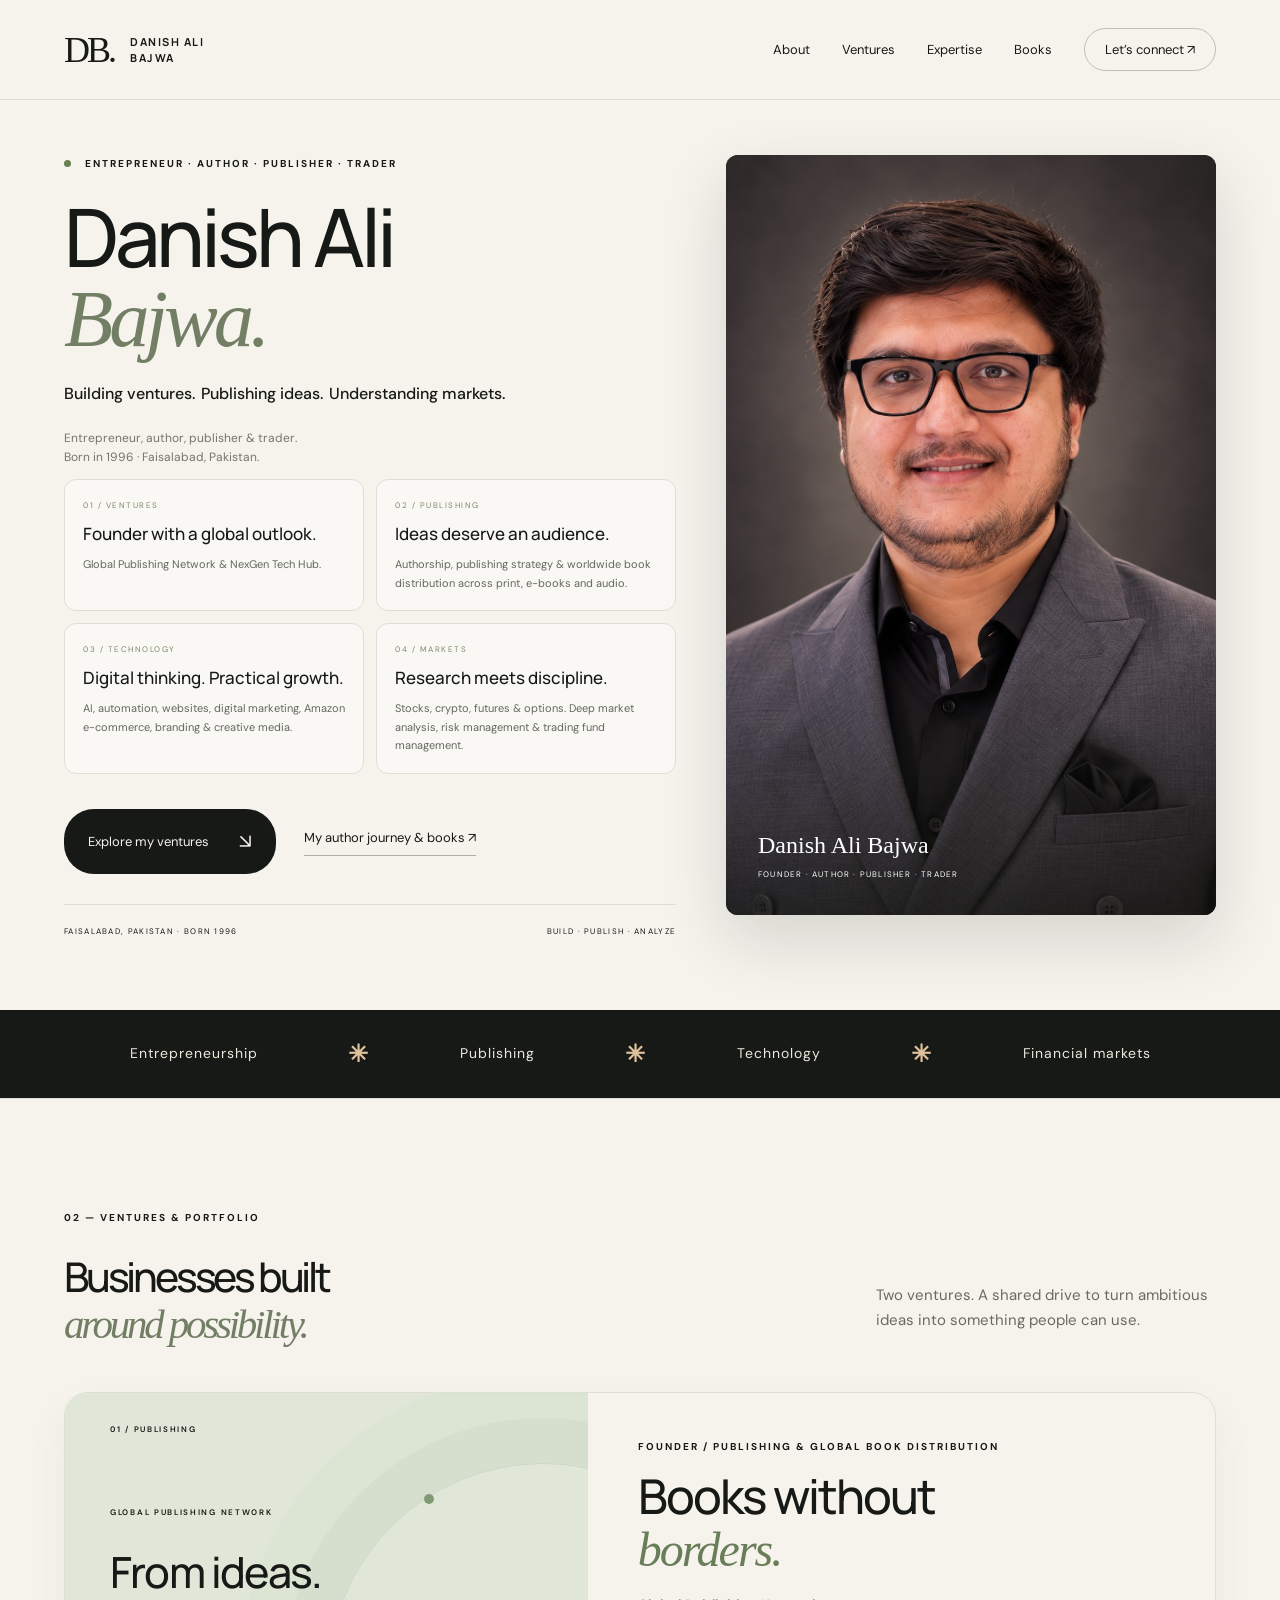
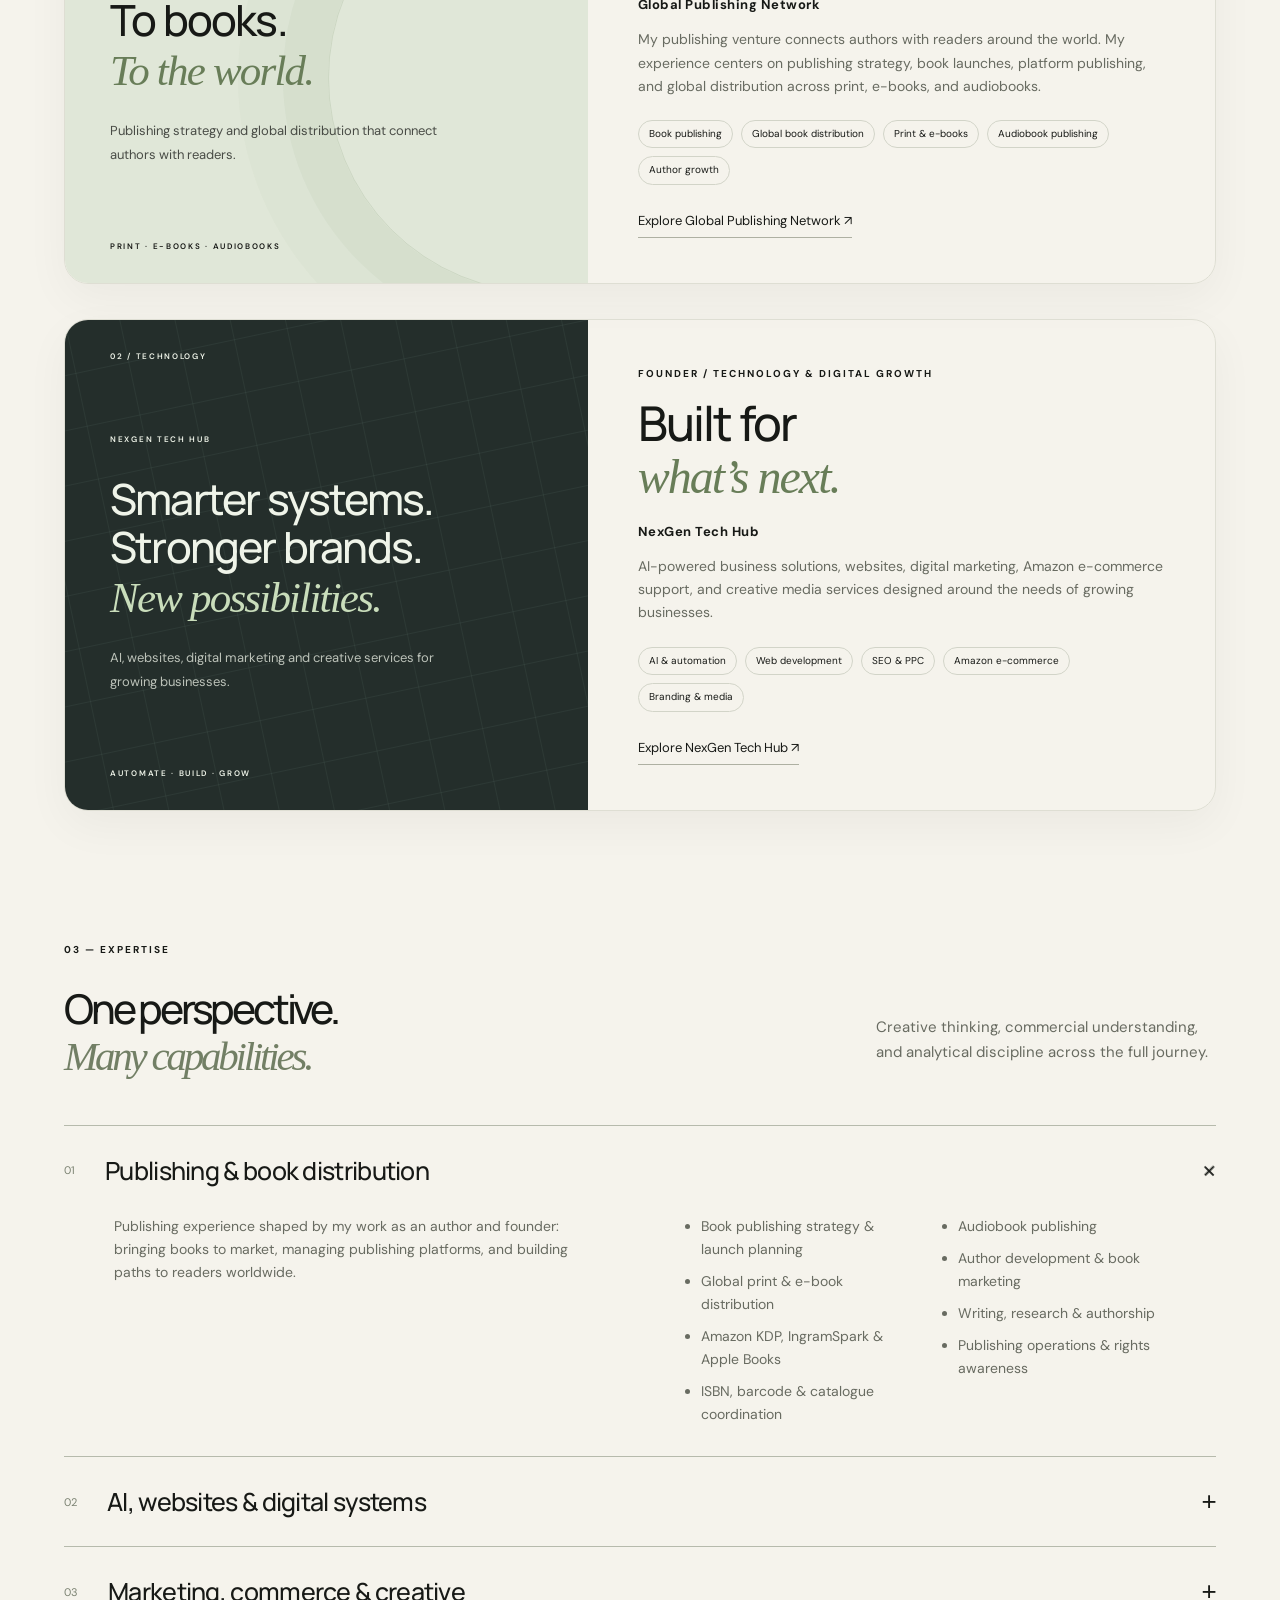
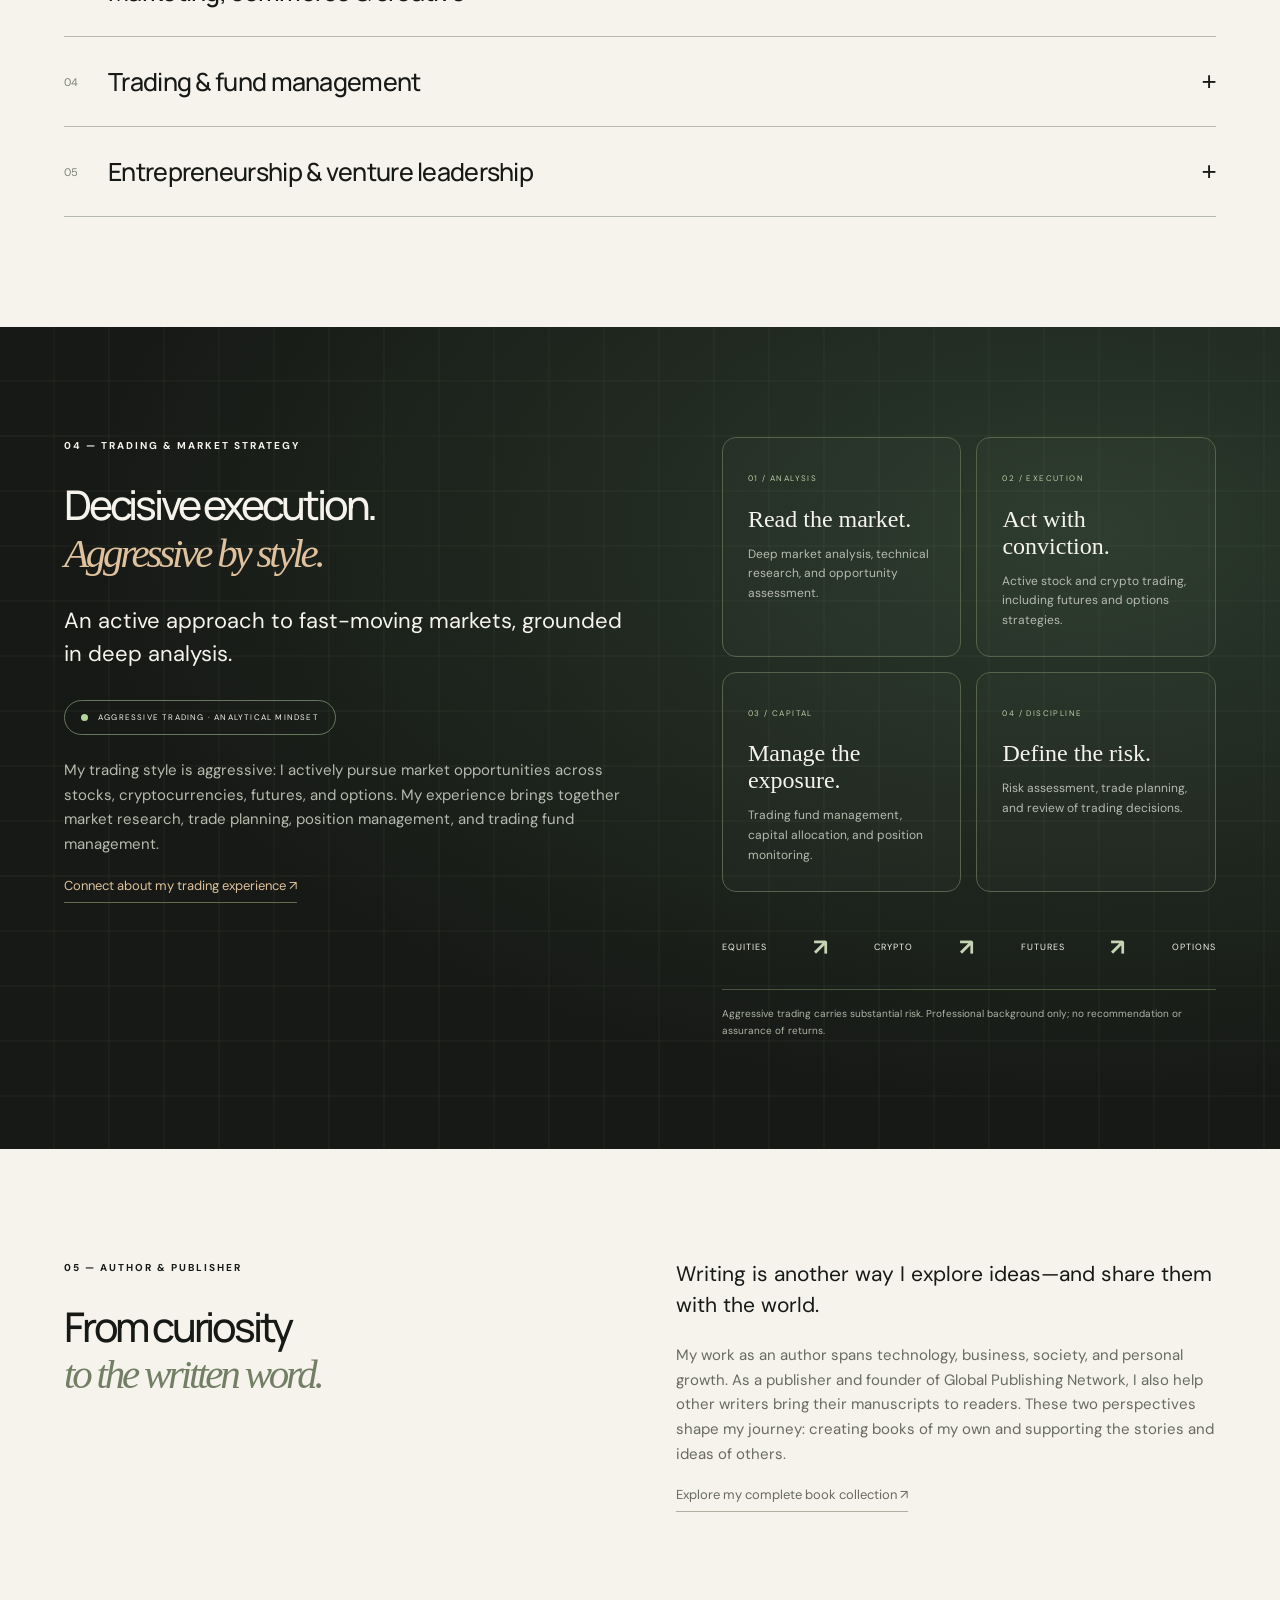
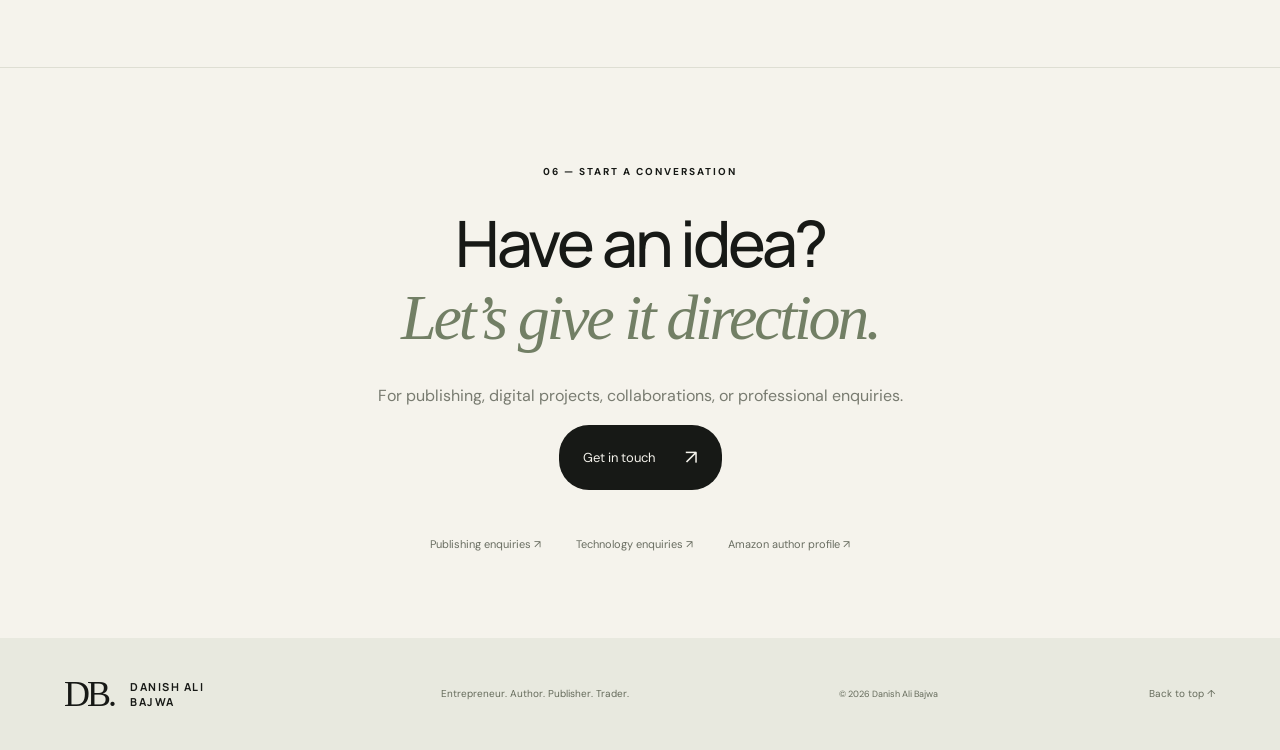
==== commit 620ac33b: "Highlight aggressive trading style and market skills" ====
--- a/index.html
+++ b/index.html
@@ -1,11 +1,11 @@
 <!doctype html>
-<html lang="en"><head><meta charset="utf-8"><meta name="viewport" content="width=device-width, initial-scale=1"><meta name="description" content="Danish Ali Bajwa — entrepreneur, founder of Global Publishing Network and NexGen Tech Hub, author, publisher and stock and crypto trader."><meta name="theme-color" content="#171916"><title>Danish Ali Bajwa | Entrepreneur, Author & Trader</title><link rel="icon" href="monogram.svg"><link rel="stylesheet" href="style.css?v=business5"><script src="app.js?v=business5" defer></script><link rel="canonical" href="https://danishalibajwa.github.io/"><meta property="og:type" content="website"><meta property="og:title" content="Danish Ali Bajwa | Entrepreneur, Author &amp; Trader"><meta property="og:description" content="Explore my ventures, publishing and technology expertise, market experience, and book library."><meta property="og:image" content="https://danishalibajwa.github.io/danish-headshot-v2.jpg"><meta property="og:url" content="https://danishalibajwa.github.io/"><meta name="twitter:card" content="summary_large_image"></head>
+<html lang="en"><head><meta charset="utf-8"><meta name="viewport" content="width=device-width, initial-scale=1"><meta name="description" content="Danish Ali Bajwa — entrepreneur, founder of Global Publishing Network and NexGen Tech Hub, author, publisher and stock and crypto trader."><meta name="theme-color" content="#171916"><title>Danish Ali Bajwa | Entrepreneur, Author & Trader</title><link rel="icon" href="monogram.svg"><link rel="stylesheet" href="style.css?v=trading6"><script src="app.js?v=trading6" defer></script><link rel="canonical" href="https://danishalibajwa.github.io/"><meta property="og:type" content="website"><meta property="og:title" content="Danish Ali Bajwa | Entrepreneur, Author &amp; Trader"><meta property="og:description" content="Explore my ventures, publishing and technology expertise, market experience, and book library."><meta property="og:image" content="https://danishalibajwa.github.io/danish-headshot-v2.jpg"><meta property="og:url" content="https://danishalibajwa.github.io/"><meta name="twitter:card" content="summary_large_image"></head>
 <body><a class="skip" href="#main">Skip to content</a><header><a class="brand" href="index.html"><span class="mark">DB.</span><span>DANISH ALI BAJWA</span></a><button class="menu" aria-expanded="false" aria-controls="navigation">Menu +</button><nav id="navigation" aria-label="Main navigation"><a href="#about">About</a><a href="#ventures">Ventures</a><a href="#expertise">Expertise</a><a href="books.html">Books</a><a class="nav-contact" href="#contact">Let’s connect ↗</a></nav></header>
 <main id="main"><section id="about" class="hero profile-hero"><div class="hero-copy"><p class="eyebrow"><span class="dot"></span> ENTREPRENEUR · AUTHOR · PUBLISHER · TRADER</p><h1>Danish Ali<br><em>Bajwa.</em></h1><p class="profile-title"><span>Building ventures.</span><span>Publishing ideas.</span><span>Understanding markets.</span></p><p class="bio-origin">Entrepreneur, author, publisher &amp; trader.<br>Born in 1996 · Faisalabad, Pakistan.</p><div class="profile-bio bio-cards"><a href="#ventures"><span class="bio-number">01 / VENTURES</span><strong>Founder with a global outlook.</strong><span>Global Publishing Network &amp; NexGen Tech Hub.</span></a><a href="#author"><span class="bio-number">02 / PUBLISHING</span><strong>Ideas deserve an audience.</strong><span>Authorship, publishing strategy &amp; worldwide book distribution across print, e-books and audio.</span></a><a href="#expertise"><span class="bio-number">03 / TECHNOLOGY</span><strong>Digital thinking. Practical growth.</strong><span>AI, automation, websites, digital marketing, Amazon e-commerce, branding &amp; creative media.</span></a><a href="#markets"><span class="bio-number">04 / MARKETS</span><strong>Research meets discipline.</strong><span>Stocks, crypto, futures &amp; options. Deep market analysis, risk management &amp; trading fund management.</span></a></div><div class="actions"><a class="button" href="#ventures">Explore my ventures <span>↘</span></a><a class="text-link" href="books.html">My author journey &amp; books ↗</a></div><div class="hero-note"><span>FAISALABAD, PAKISTAN · BORN 1996</span><span>BUILD · PUBLISH · ANALYZE</span></div></div><figure class="portrait"><img src="danish-headshot-v2.jpg" alt="Professional portrait of Danish Ali Bajwa" fetchpriority="high"><figcaption><span>Danish Ali Bajwa</span><small>FOUNDER · AUTHOR · PUBLISHER · TRADER</small></figcaption></figure></section>
 <div class="discipline-strip"><span>Entrepreneurship</span><b>✳</b><span>Publishing</span><b>✳</b><span>Technology</span><b>✳</b><span>Financial markets</span></div>
 <section id="ventures" class="section ventures"><div class="section-title"><div><p class="eyebrow">02 — VENTURES & PORTFOLIO</p><h2>Businesses built<br><em>around possibility.</em></h2></div><p>Two ventures. A shared drive to turn ambitious ideas into something people can use.</p></div><article class="venture publishing"><div class="venture-art business-story publishing-story"><span class="story-index">01 / PUBLISHING</span><div class="story-rings" aria-hidden="true"></div><div class="story-copy"><span class="story-kicker">GLOBAL PUBLISHING NETWORK</span><h3>From ideas.<br>To books.<br><em>To the world.</em></h3><p>Publishing strategy and global distribution that connect authors with readers.</p></div><span class="story-foot">PRINT · E-BOOKS · AUDIOBOOKS</span></div><div class="venture-content"><p class="eyebrow">FOUNDER / PUBLISHING & GLOBAL BOOK DISTRIBUTION</p><h3>Books without<br><em>borders.</em></h3><p class="company-name">Global Publishing Network</p><p>My publishing venture connects authors with readers around the world. My experience centers on publishing strategy, book launches, platform publishing, and global distribution across print, e-books, and audiobooks.</p><ul class="tags"><li>Book publishing</li><li>Global book distribution</li><li>Print &amp; e-books</li><li>Audiobook publishing</li><li>Author growth</li></ul><a class="text-link" href="https://www.globalpublishingnetwork.com/" target="_blank" rel="noopener">Explore Global Publishing Network ↗</a></div></article><article class="venture technology"><div class="venture-art business-story technology-story"><span class="story-index">02 / TECHNOLOGY</span><div class="story-grid" aria-hidden="true"></div><div class="story-copy"><span class="story-kicker">NEXGEN TECH HUB</span><h3>Smarter systems.<br>Stronger brands.<br><em>New possibilities.</em></h3><p>AI, websites, digital marketing and creative services for growing businesses.</p></div><span class="story-foot">AUTOMATE · BUILD · GROW</span></div><div class="venture-content"><p class="eyebrow">FOUNDER / TECHNOLOGY & DIGITAL GROWTH</p><h3>Built for<br><em>what’s next.</em></h3><p class="company-name">NexGen Tech Hub</p><p>AI-powered business solutions, websites, digital marketing, Amazon e-commerce support, and creative media services designed around the needs of growing businesses.</p><ul class="tags"><li>AI & automation</li><li>Web development</li><li>SEO & PPC</li><li>Amazon e-commerce</li><li>Branding & media</li></ul><a class="text-link" href="https://www.nexgentechhub.com/" target="_blank" rel="noopener">Explore NexGen Tech Hub ↗</a></div></article></section>
 <section id="expertise" class="section expertise"><div class="section-title"><div><p class="eyebrow">03 — EXPERTISE</p><h2>One perspective.<br><em>Many capabilities.</em></h2></div><p>Creative thinking, commercial understanding, and analytical discipline across the full journey.</p></div><div class="skill-list"><details open><summary><span>01</span>Publishing &amp; book distribution<b>+</b></summary><div><p>Publishing experience shaped by my work as an author and founder: bringing books to market, managing publishing platforms, and building paths to readers worldwide.</p><ul><li>Book publishing strategy &amp; launch planning</li><li>Global print &amp; e-book distribution</li><li>Amazon KDP, IngramSpark &amp; Apple Books</li><li>ISBN, barcode &amp; catalogue coordination</li><li>Audiobook publishing</li><li>Author development &amp; book marketing</li><li>Writing, research &amp; authorship</li><li>Publishing operations &amp; rights awareness</li></ul></div></details><details><summary><span>02</span>AI, websites & digital systems<b>+</b></summary><div><p>Practical digital solutions that connect technology with everyday business needs.</p><ul><li>AI chatbots & workflow automation</li><li>AI content generation & data analytics</li><li>Custom websites & online stores</li><li>Web management & maintenance</li><li>E-commerce experiences</li></ul></div></details><details><summary><span>03</span>Marketing, commerce & creative<b>+</b></summary><div><p>Connecting a strong brand with the right audience through digital campaigns and clear creative communication.</p><ul><li>Search engine optimization</li><li>PPC & digital advertising</li><li>Amazon account management & advertising</li><li>Product listing optimization</li><li>Graphic design & brand identity</li><li>Video editing & animation</li></ul></div></details><details><summary><span>04</span>Trading & fund management<b>+</b></summary><div><p>Market analysis and trading across stocks, cryptocurrencies, futures, and options, with attention to risk and capital allocation.</p><ul><li>Stock & crypto market analysis</li><li>Futures & options trading</li><li>Technical and market research</li><li>Trade planning & position management</li><li>Trading fund management</li><li>Risk assessment & capital allocation</li></ul></div></details><details><summary><span>05</span>Entrepreneurship & venture leadership<b>+</b></summary><div><p>Bringing strategy, service delivery, and creative execution together to build ventures with a clear purpose.</p><ul><li>Business development & service strategy</li><li>Client consultation</li><li>Cross-disciplinary project coordination</li><li>Digital business operations</li><li>Publishing & technology venture leadership</li></ul></div></details></div></section>
-<section id="markets" class="market section"><div><p class="eyebrow">04 — FINANCIAL MARKETS</p><h2>A research-led mind.<br><em>A disciplined approach.</em></h2><p>My trading experience spans equities, digital assets, and derivatives. I bring deep market analysis together with trade planning, risk assessment, and fund management.</p><div class="market-labels"><span>STOCKS</span><span>CRYPTO</span><span>FUTURES</span><span>OPTIONS</span></div><a class="text-link" href="mailto:champbajwa040@gmail.com?subject=Professional%20enquiry">Discuss my market experience ↗</a></div><div class="market-diagram"><p>THE ANALYTICAL PROCESS</p><ol><li><span>01</span><div><strong>Research</strong><small>Understand the market context</small></div></li><li><span>02</span><div><strong>Plan</strong><small>Define the trade and its risk</small></div></li><li><span>03</span><div><strong>Manage</strong><small>Monitor positions and capital</small></div></li><li><span>04</span><div><strong>Review</strong><small>Evaluate decisions and adapt</small></div></li></ol><small class="market-disclaimer">Professional background only. No investment recommendation or assurance of returns.</small></div></section>
+<section id="markets" class="market section trading-feature"><div><p class="eyebrow">04 — TRADING &amp; MARKET STRATEGY</p><h2>Decisive execution.<br><em>Aggressive by style.</em></h2><p class="trading-lead">An active approach to fast-moving markets, grounded in deep analysis.</p><div class="trading-style"><span class="dot"></span> AGGRESSIVE TRADING · ANALYTICAL MINDSET</div><p>My trading style is aggressive: I actively pursue market opportunities across stocks, cryptocurrencies, futures, and options. My experience brings together market research, trade planning, position management, and trading fund management.</p><a class="text-link" href="mailto:champbajwa040@gmail.com?subject=Trading%20experience%20enquiry">Connect about my trading experience ↗</a></div><div class="trading-grid"><article><span>01 / ANALYSIS</span><h3>Read the market.</h3><p>Deep market analysis, technical research, and opportunity assessment.</p></article><article><span>02 / EXECUTION</span><h3>Act with conviction.</h3><p>Active stock and crypto trading, including futures and options strategies.</p></article><article><span>03 / CAPITAL</span><h3>Manage the exposure.</h3><p>Trading fund management, capital allocation, and position monitoring.</p></article><article><span>04 / DISCIPLINE</span><h3>Define the risk.</h3><p>Risk assessment, trade planning, and review of trading decisions.</p></article><div class="market-ticker" aria-label="Trading markets"><span>EQUITIES</span><b>↗</b><span>CRYPTO</span><b>↗</b><span>FUTURES</span><b>↗</b><span>OPTIONS</span></div><small class="market-disclaimer">Aggressive trading carries substantial risk. Professional background only; no recommendation or assurance of returns.</small></div></section>
 <section id="author" class="section selected-books"><div class="section-title"><div><p class="eyebrow">05 — AUTHOR &amp; PUBLISHER</p><h2>From curiosity<br><em>to the written word.</em></h2></div><div><p class="lead">Writing is another way I explore ideas—and share them with the world.</p><p>My work as an author spans technology, business, society, and personal growth. As a publisher and founder of Global Publishing Network, I also help other writers bring their manuscripts to readers. These two perspectives shape my journey: creating books of my own and supporting the stories and ideas of others.</p><a class="text-link" href="books.html">Explore my complete book collection ↗</a></div></div></section>
 <section id="contact" class="section contact"><p class="eyebrow">06 — START A CONVERSATION</p><h2>Have an idea?<br><em>Let’s give it direction.</em></h2><p>For publishing, digital projects, collaborations, or professional enquiries.</p><a class="button" href="mailto:champbajwa040@gmail.com">Get in touch <span>↗</span></a><div class="contact-links"><a href="mailto:info@globalpublishingnetwork.com">Publishing enquiries ↗</a><a href="mailto:info@nexgentechhub.com">Technology enquiries ↗</a><a href="https://www.amazon.com/Danish-Ali-Bajwa/e/B0HK6L9YPQ" target="_blank" rel="noopener">Amazon author profile ↗</a></div></section></main>
 <footer><a class="brand" href="index.html"><span class="mark">DB.</span><span>DANISH ALI BAJWA</span></a><p>Entrepreneur. Author. Publisher. Trader.</p><small>© <span id="year">2026</span> Danish Ali Bajwa</small><a href="#main">Back to top ↑</a></footer></body></html>
--- a/style.css
+++ b/style.css
@@ -25,3 +25,5 @@
 @media(prefers-reduced-motion:reduce){*,*::before,*::after{animation:none!important;transition:none!important;scroll-behavior:auto!important}}
 
 .business-story{padding:45px;align-items:center;justify-content:flex-start;min-height:480px;isolation:isolate;background:#e0e7d8;position:relative}.technology .business-story{background:#242e2b;color:#eff4e9}.story-copy{position:relative;z-index:1;max-width:360px}.story-kicker,.story-index,.story-foot{font-size:8px;letter-spacing:1.7px;font-weight:600}.story-index{position:absolute;top:30px;left:45px}.story-foot{position:absolute;bottom:30px;left:45px}.business-story .story-copy h3{font-size:43px;line-height:1.13;letter-spacing:-1.8px;margin:24px 0}.business-story .story-copy p{font-size:13px;color:inherit;opacity:.75;line-height:1.8}.technology-story h3 em{color:#c9ddbb}.story-rings{position:absolute;width:430px;height:430px;border:1px solid #82997635;border-radius:50%;right:-170px;top:70px;box-shadow:0 0 0 45px #82997612,0 0 0 90px #8299760b;animation:symbol-spin 30s linear infinite}.story-rings:after{content:'';position:absolute;width:10px;height:10px;background:#829976;border-radius:50%;top:30px;left:95px}.story-grid{position:absolute;inset:0;background-image:linear-gradient(#96bcaa14 1px,transparent 1px),linear-gradient(90deg,#96bcaa14 1px,transparent 1px);background-size:45px 45px;transform:rotate(-12deg) scale(1.2);z-index:-1}.story-copy{animation:line-in .9s both}@media(max-width:760px){.business-story{padding:60px 30px;min-height:370px}.story-index,.story-foot{left:30px}.business-story .story-copy h3{font-size:35px}.story-copy{max-width:310px}}@media(prefers-reduced-motion:reduce){.story-rings,.story-copy{animation:none}}
+
+.trading-feature{position:relative;overflow:hidden;background:radial-gradient(ellipse at 85% 25%,#2a392b,#171916 65%);gap:65px}.trading-feature:before{content:'';position:absolute;inset:0;background:linear-gradient(transparent 97%,#8ca2770b 97%),linear-gradient(90deg,transparent 97%,#8ca2770b 97%);background-size:55px 55px;pointer-events:none}.trading-feature>div{position:relative}.trading-feature .trading-lead{font-size:22px!important;color:var(--paper)!important;line-height:1.5;max-width:480px}.trading-style{display:inline-flex;align-items:center;border:1px solid #66775c;border-radius:30px;padding:10px 16px;font-size:8px;letter-spacing:1.2px;margin:8px 0 23px}.trading-style .dot{background:#b3d49a;animation:pulse-dot 2.5s infinite}.trading-grid{display:grid;grid-template-columns:1fr 1fr;gap:15px}.trading-grid article{padding:25px;border:1px solid #56624a;border-radius:14px;background:#ffffff05;transition:transform .3s,background .3s}.trading-grid article:hover{transform:translateY(-5px);background:#ffffff0c}.trading-grid article>span{font-size:8px;letter-spacing:1.4px;color:#b8cda5}.trading-grid h3{font:24px Georgia,serif;margin:16px 0 12px}.trading-grid p{font-size:12px!important;margin:0}.market-ticker{grid-column:1/-1;display:flex;justify-content:space-between;align-items:center;gap:10px;font-size:9px;letter-spacing:1px;padding:22px 0;border-bottom:1px solid #4a573e}.market-ticker b{color:#c5d5b3;font-size:23px;animation:arrow-lift 3s ease-in-out infinite}.trading-grid .market-disclaimer{grid-column:1/-1;border:0;padding-top:0;color:#adb4a4;line-height:1.7}@keyframes pulse-dot{50%{box-shadow:0 0 0 5px #b3d49a20}}@keyframes arrow-lift{50%{transform:translate(2px,-3px)}}@media(max-width:760px){.trading-feature{gap:30px}.trading-grid{gap:12px}.trading-grid article{padding:18px}.trading-grid h3{font-size:21px}.trading-feature .trading-lead{font-size:19px!important}.market-ticker{font-size:8px;letter-spacing:0}.trading-style{font-size:7px}}@media(prefers-reduced-motion:reduce){.trading-style .dot,.market-ticker b{animation:none}}
